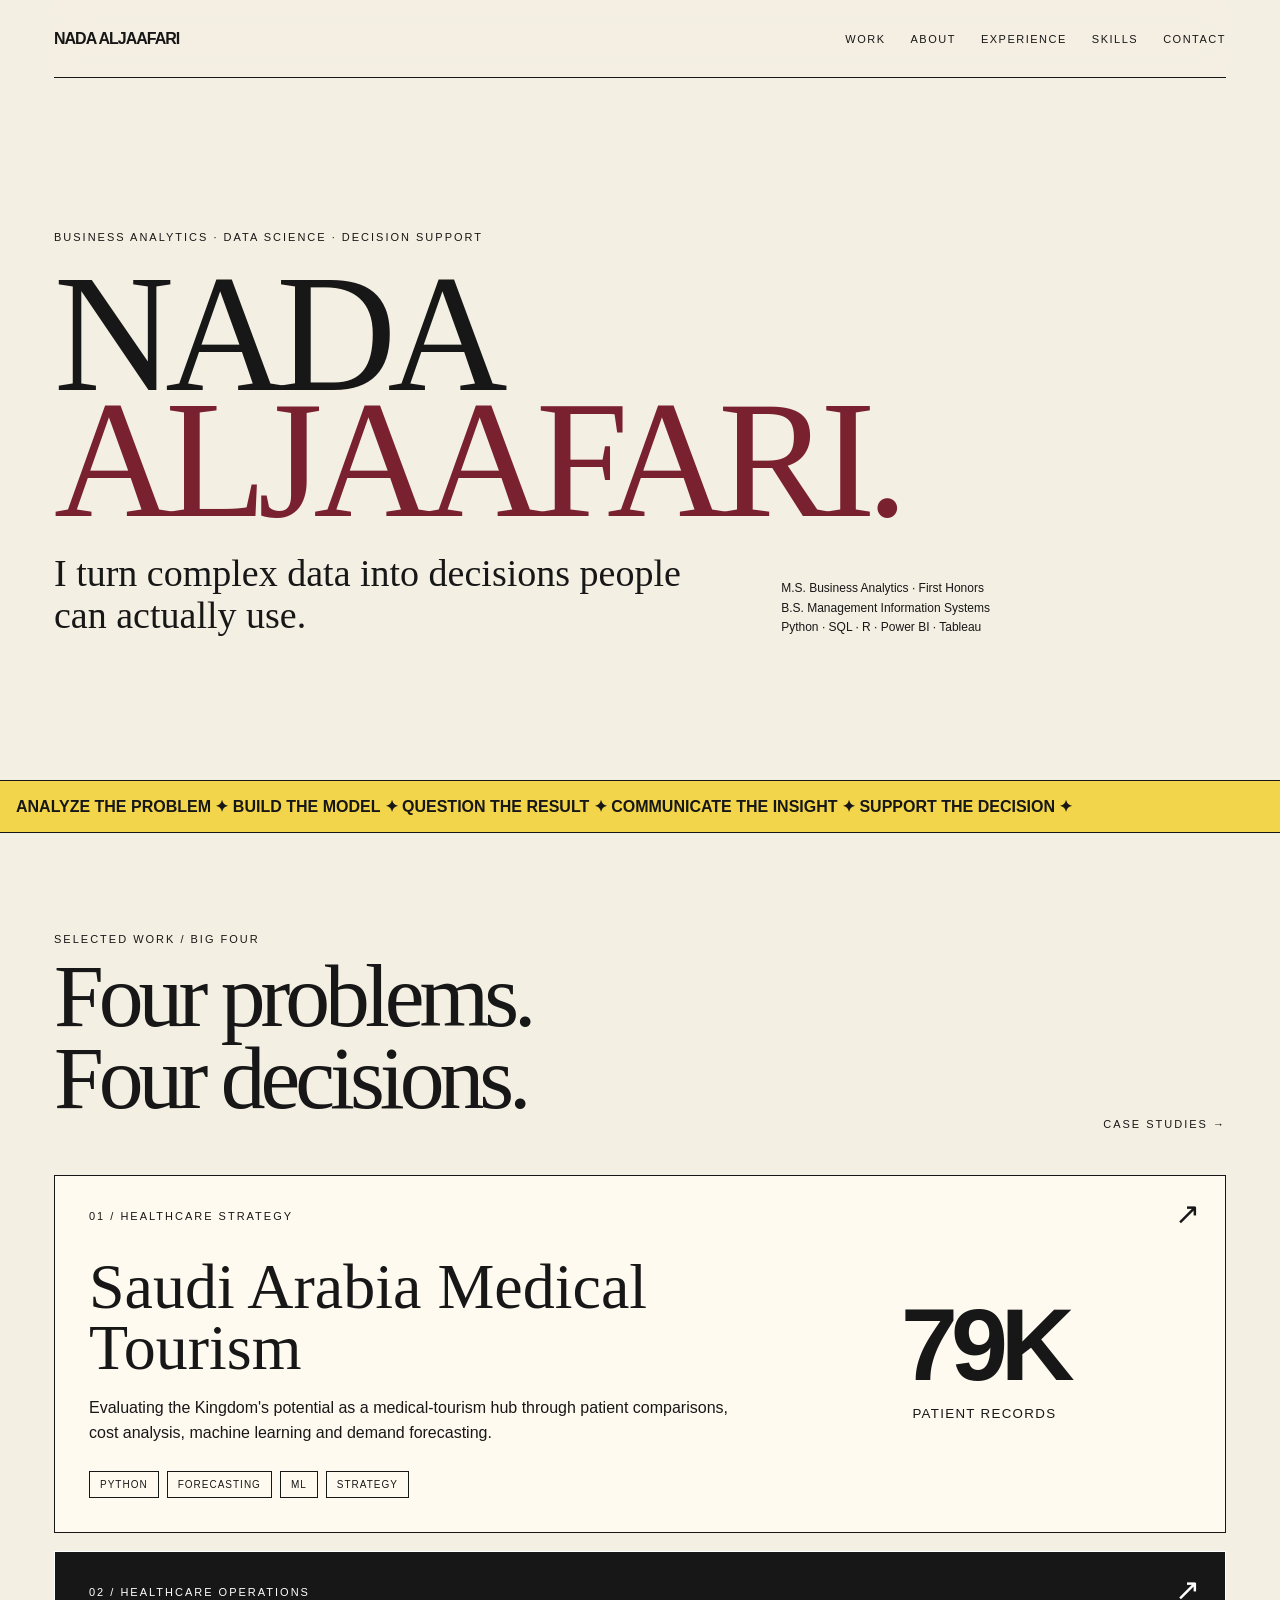
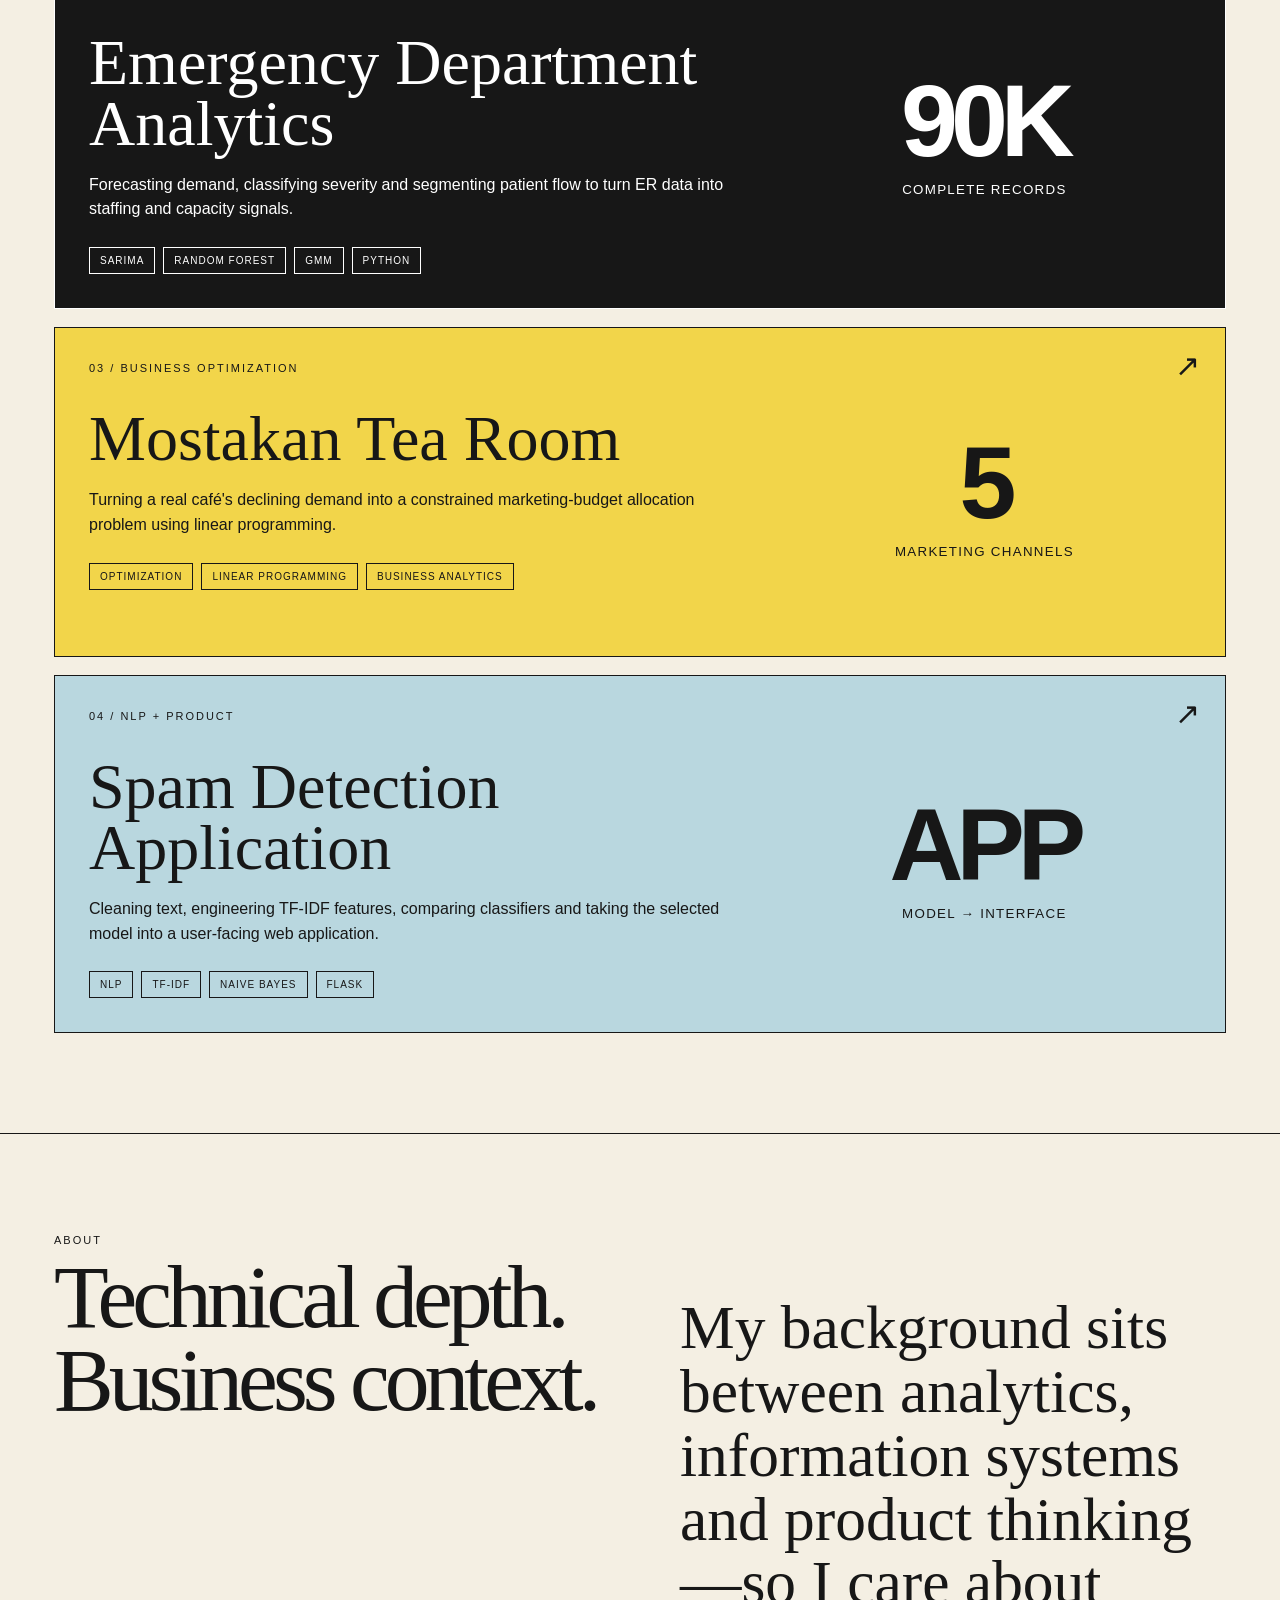
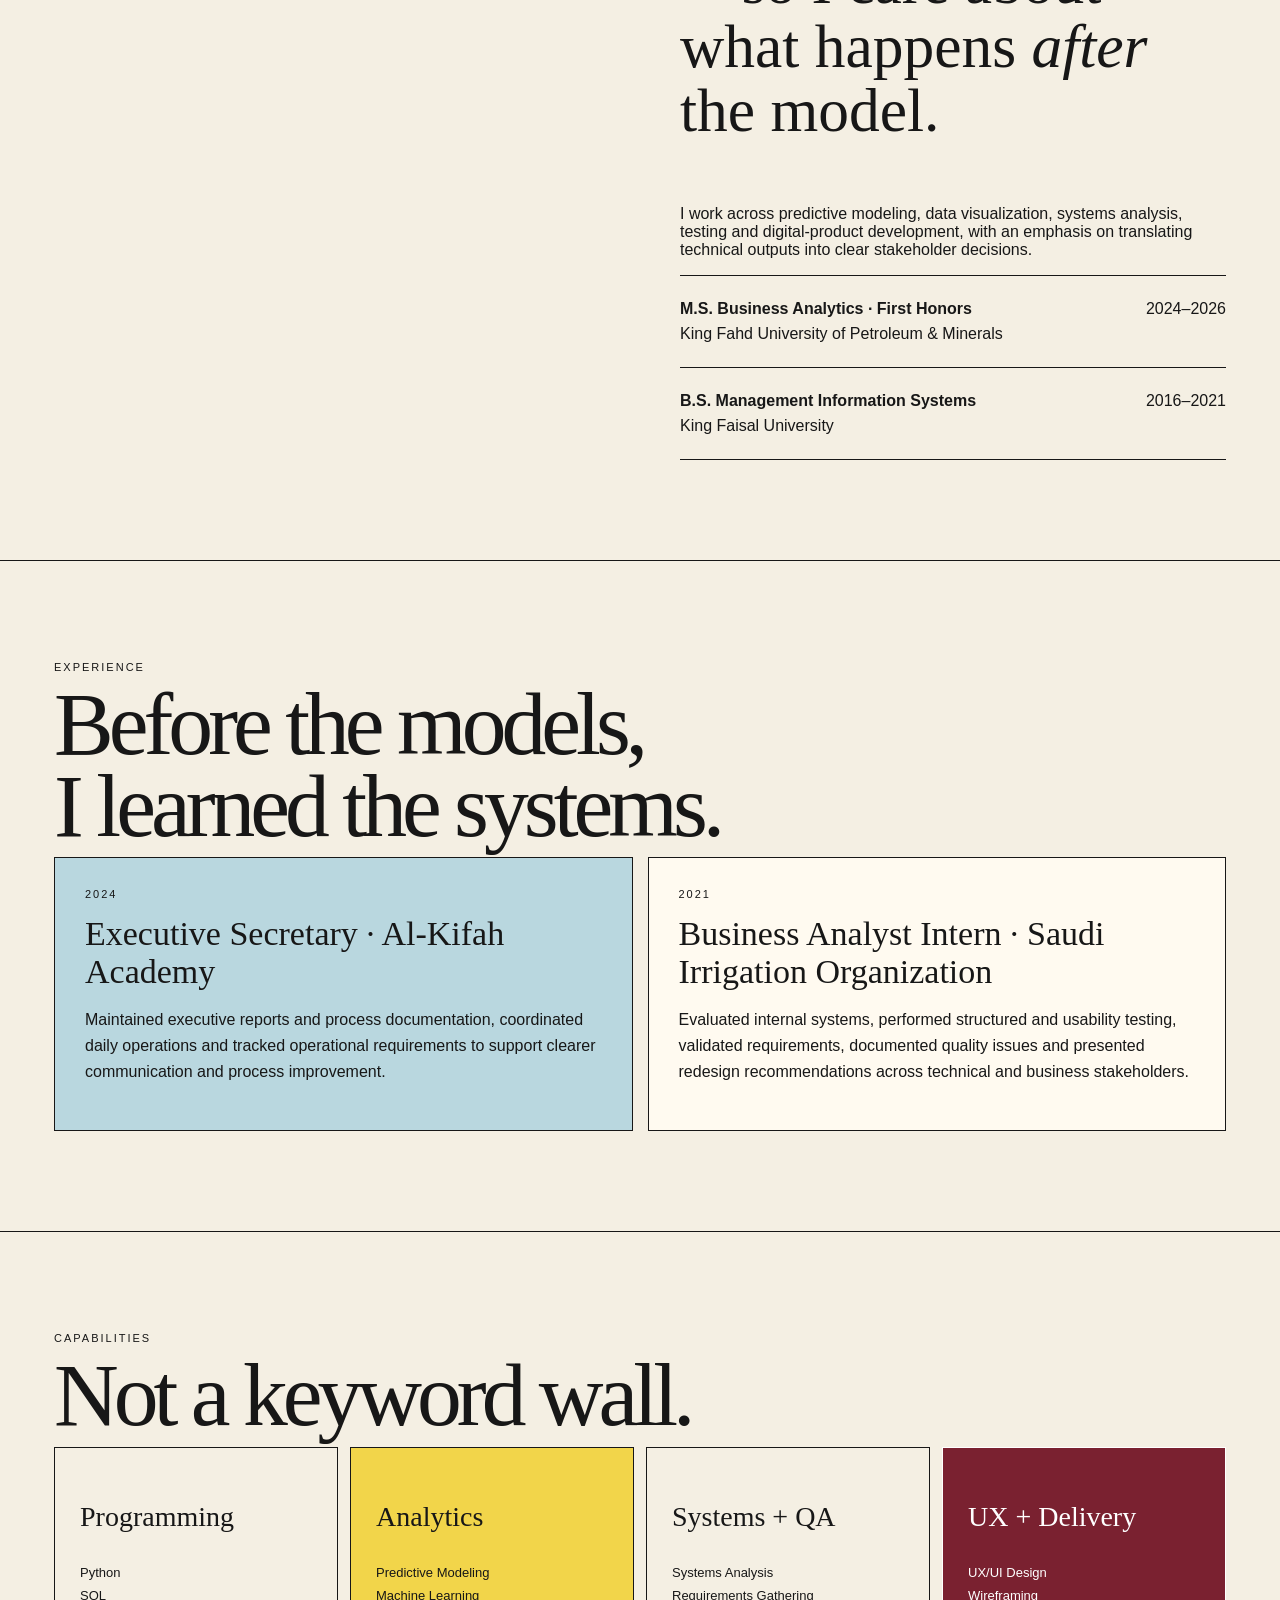
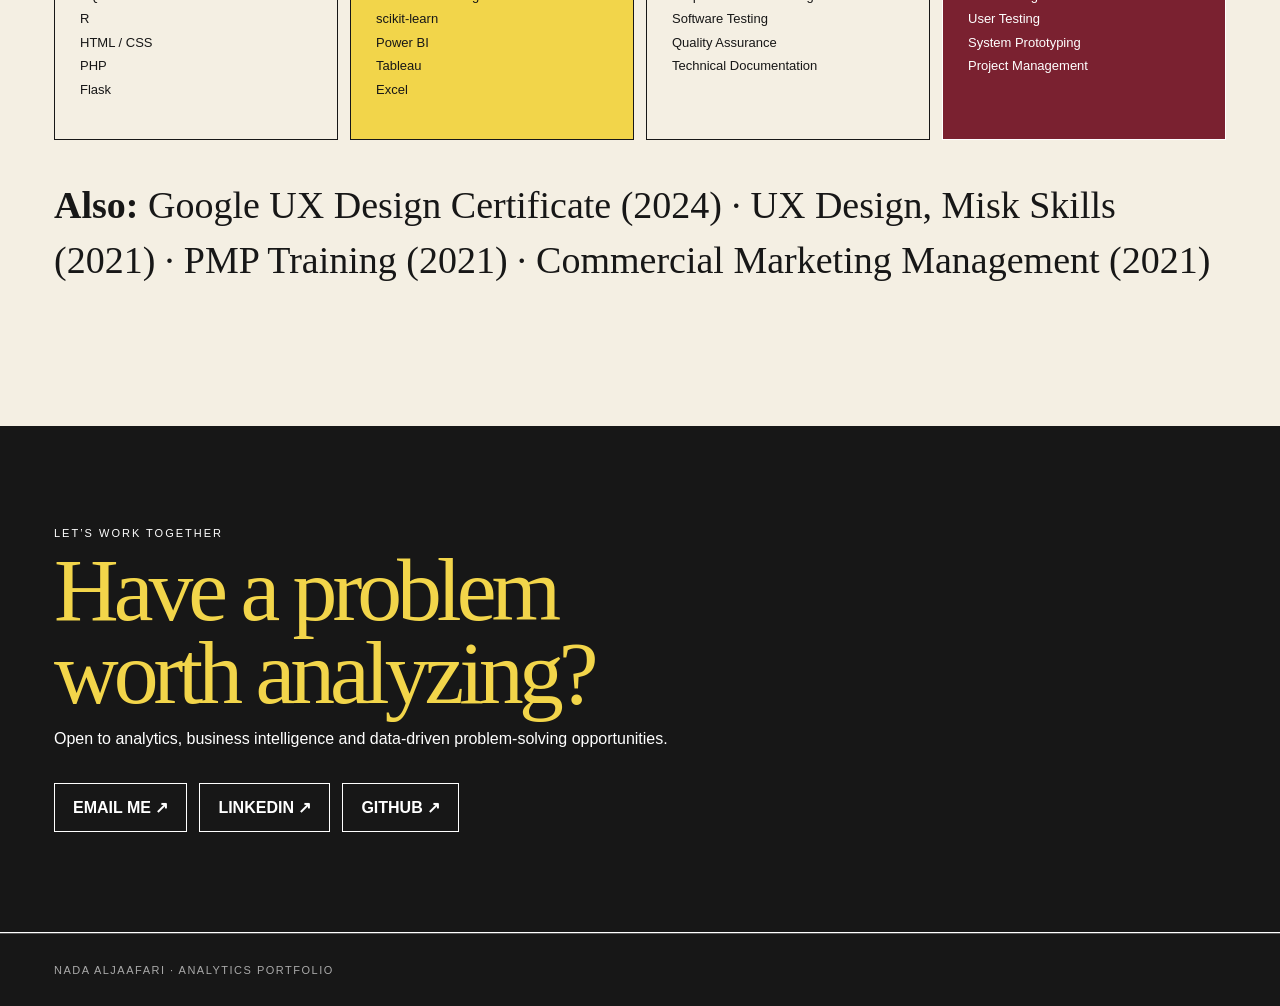
==== index.html @ ccdcbb14 "Launch Nada Analytics Portfolio" ====
<!doctype html>
<html lang="en">
<head>
<meta charset="utf-8"><meta name="viewport" content="width=device-width,initial-scale=1">
<title>Nada Aljaafari — Analytics Portfolio</title>
<meta name="description" content="Nada Aljaafari — Business Analytics, Data Science and Decision Support portfolio.">
<style>
:root{--cream:#f4efe3;--ink:#171717;--yellow:#f2d54a;--burg:#7a2130;--blue:#b9d7df;--white:#fffaf0}
*{box-sizing:border-box}html{scroll-behavior:smooth}body{margin:0;background:var(--cream);color:var(--ink);font-family:Arial,Helvetica,sans-serif}a{color:inherit;text-decoration:none}
.wrap{max-width:1240px;margin:auto;padding:0 34px}nav{height:78px;border-bottom:1px solid;display:flex;align-items:center;justify-content:space-between;position:sticky;top:0;background:rgba(244,239,227,.94);backdrop-filter:blur(12px);z-index:20}
.logo{font-weight:900;letter-spacing:-1px}.navlinks{display:flex;gap:25px;font-size:11px;text-transform:uppercase;letter-spacing:1.5px}
.hero{padding:75px 0 65px;min-height:78vh;display:flex;flex-direction:column;justify-content:center}.eyebrow{font-size:11px;text-transform:uppercase;letter-spacing:2px}
h1{font-family:Georgia,serif;font-weight:400;font-size:clamp(75px,13vw,180px);line-height:.76;letter-spacing:-9px;margin:28px 0}.accent{color:var(--burg)}
.intro{display:grid;grid-template-columns:1.5fr 1fr;gap:60px;align-items:end}.intro p{font-family:Georgia,serif;font-size:clamp(23px,3vw,38px);line-height:1.12;margin:0}.mini{font-size:12px;line-height:1.6}
.ticker{background:var(--yellow);border-top:1px solid;border-bottom:1px solid;padding:16px;overflow:hidden;white-space:nowrap;font-weight:800}
section{padding:100px 0;border-bottom:1px solid}.sectiontop{display:flex;justify-content:space-between;align-items:end;margin-bottom:45px}.label{font-size:11px;text-transform:uppercase;letter-spacing:2px}
h2{font-family:Georgia,serif;font-weight:400;font-size:clamp(48px,7vw,92px);letter-spacing:-5px;line-height:.92;margin:10px 0}
.projects{display:grid;gap:18px}.project{border:1px solid;padding:34px;min-height:330px;display:grid;grid-template-columns:1.25fr .75fr;position:relative;transition:.2s}.project:hover{transform:translateY(-5px);box-shadow:9px 9px 0 var(--ink)}
.project:nth-child(1){background:var(--white)}.project:nth-child(2){background:var(--ink);color:white}.project:nth-child(3){background:var(--yellow)}.project:nth-child(4){background:var(--blue)}
.num{font-size:11px;letter-spacing:2px}.project h3{font-family:Georgia,serif;font-size:clamp(38px,5vw,67px);font-weight:400;line-height:.95;margin:35px 0 18px}.project p{max-width:650px;line-height:1.55}.tags{display:flex;gap:8px;flex-wrap:wrap;margin-top:25px}.tag{border:1px solid;padding:7px 10px;font-size:10px;text-transform:uppercase;letter-spacing:1px}
.metric{align-self:center;justify-self:center;text-align:center}.metric b{font-size:clamp(60px,8vw,110px);letter-spacing:-7px;display:block}.metric small{text-transform:uppercase;letter-spacing:1.3px}.arrow{position:absolute;right:25px;top:20px;font-size:30px}
.aboutgrid{display:grid;grid-template-columns:1fr 1fr;gap:80px}.statement{font-family:Georgia,serif;font-size:clamp(34px,4.8vw,62px);line-height:1.04}.edu{border-top:1px solid}.row{padding:24px 0;border-bottom:1px solid;display:grid;grid-template-columns:1fr auto;gap:20px}.row b{display:block;margin-bottom:7px}
.experience{display:grid;grid-template-columns:1fr 1fr;gap:15px}.job{border:1px solid;padding:30px;min-height:260px}.job:first-child{background:var(--blue)}.job:last-child{background:var(--white)}.job h3{font-family:Georgia,serif;font-size:34px;font-weight:400;margin:15px 0}.job p{line-height:1.6}
.skills{display:grid;grid-template-columns:repeat(4,1fr);gap:12px}.skill{border:1px solid;padding:25px;min-height:220px}.skill:nth-child(2){background:var(--yellow)}.skill:nth-child(4){background:var(--burg);color:white}.skill h3{font-family:Georgia,serif;font-size:28px;font-weight:400}.skill p{line-height:1.8;font-size:13px}
.certline{font-family:Georgia,serif;font-size:clamp(25px,3vw,38px);line-height:1.45}
.contact{background:var(--ink);color:white;padding:100px 0}.contact h2{color:var(--yellow)}.buttons{display:flex;gap:12px;flex-wrap:wrap;margin-top:35px}.btn{border:1px solid white;padding:14px 18px;font-weight:800}.btn:hover{background:white;color:var(--ink)}
footer{background:var(--ink);color:#aaa;padding:30px 0;border-top:1px solid #555;font-size:11px;text-transform:uppercase;letter-spacing:1.5px}
@media(max-width:800px){.navlinks{display:none}.intro,.project,.aboutgrid,.experience,.skills{grid-template-columns:1fr}.metric{justify-self:start;text-align:left}.project{min-height:430px}h1{letter-spacing:-5px}}
</style>
</head>
<body>
<div class="wrap">
<nav><a class="logo" href="#">NADA ALJAAFARI</a><div class="navlinks"><a href="#work">Work</a><a href="#about">About</a><a href="#experience">Experience</a><a href="#skills">Skills</a><a href="#contact">Contact</a></div></nav>
<header class="hero">
<div class="eyebrow">Business Analytics · Data Science · Decision Support</div>
<h1>NADA<br><span class="accent">ALJAAFARI.</span></h1>
<div class="intro"><p>I turn complex data into decisions people can actually use.</p><div class="mini">M.S. Business Analytics · First Honors<br>B.S. Management Information Systems<br>Python · SQL · R · Power BI · Tableau</div></div>
</header>
</div>
<div class="ticker">ANALYZE THE PROBLEM ✦ BUILD THE MODEL ✦ QUESTION THE RESULT ✦ COMMUNICATE THE INSIGHT ✦ SUPPORT THE DECISION ✦</div>

<main>
<section id="work"><div class="wrap"><div class="sectiontop"><div><div class="label">Selected Work / Big Four</div><h2>Four problems.<br>Four decisions.</h2></div><div class="label">Case studies →</div></div>
<div class="projects">
<a class="project" href="medical-tourism.html"><span class="arrow">↗</span><div><div class="num">01 / HEALTHCARE STRATEGY</div><h3>Saudi Arabia Medical Tourism</h3><p>Evaluating the Kingdom's potential as a medical-tourism hub through patient comparisons, cost analysis, machine learning and demand forecasting.</p><div class="tags"><span class="tag">Python</span><span class="tag">Forecasting</span><span class="tag">ML</span><span class="tag">Strategy</span></div></div><div class="metric"><b>79K</b><small>patient records</small></div></a>
<a class="project" href="emergency-department.html"><span class="arrow">↗</span><div><div class="num">02 / HEALTHCARE OPERATIONS</div><h3>Emergency Department Analytics</h3><p>Forecasting demand, classifying severity and segmenting patient flow to turn ER data into staffing and capacity signals.</p><div class="tags"><span class="tag">SARIMA</span><span class="tag">Random Forest</span><span class="tag">GMM</span><span class="tag">Python</span></div></div><div class="metric"><b>90K</b><small>complete records</small></div></a>
<a class="project" href="mostakan.html"><span class="arrow">↗</span><div><div class="num">03 / BUSINESS OPTIMIZATION</div><h3>Mostakan Tea Room</h3><p>Turning a real café's declining demand into a constrained marketing-budget allocation problem using linear programming.</p><div class="tags"><span class="tag">Optimization</span><span class="tag">Linear Programming</span><span class="tag">Business Analytics</span></div></div><div class="metric"><b>5</b><small>marketing channels</small></div></a>
<a class="project" href="spam-detector.html"><span class="arrow">↗</span><div><div class="num">04 / NLP + PRODUCT</div><h3>Spam Detection Application</h3><p>Cleaning text, engineering TF-IDF features, comparing classifiers and taking the selected model into a user-facing web application.</p><div class="tags"><span class="tag">NLP</span><span class="tag">TF-IDF</span><span class="tag">Naive Bayes</span><span class="tag">Flask</span></div></div><div class="metric"><b>APP</b><small>model → interface</small></div></a>
</div></div></section>

<section id="about"><div class="wrap aboutgrid"><div><div class="label">About</div><h2>Technical depth.<br>Business context.</h2></div><div><p class="statement">My background sits between analytics, information systems and product thinking—so I care about what happens <i>after</i> the model.</p><p>I work across predictive modeling, data visualization, systems analysis, testing and digital-product development, with an emphasis on translating technical outputs into clear stakeholder decisions.</p>
<div class="edu"><div class="row"><div><b>M.S. Business Analytics · First Honors</b>King Fahd University of Petroleum & Minerals</div><span>2024–2026</span></div><div class="row"><div><b>B.S. Management Information Systems</b>King Faisal University</div><span>2016–2021</span></div></div></div></div></section>

<section id="experience"><div class="wrap"><div class="label">Experience</div><h2>Before the models,<br>I learned the systems.</h2><div class="experience">
<div class="job"><div class="label">2024</div><h3>Executive Secretary · Al-Kifah Academy</h3><p>Maintained executive reports and process documentation, coordinated daily operations and tracked operational requirements to support clearer communication and process improvement.</p></div>
<div class="job"><div class="label">2021</div><h3>Business Analyst Intern · Saudi Irrigation Organization</h3><p>Evaluated internal systems, performed structured and usability testing, validated requirements, documented quality issues and presented redesign recommendations across technical and business stakeholders.</p></div>
</div></div></section>

<section id="skills"><div class="wrap"><div class="label">Capabilities</div><h2>Not a keyword wall.</h2><div class="skills">
<div class="skill"><h3>Programming</h3><p>Python<br>SQL<br>R<br>HTML / CSS<br>PHP<br>Flask</p></div>
<div class="skill"><h3>Analytics</h3><p>Predictive Modeling<br>Machine Learning<br>scikit-learn<br>Power BI<br>Tableau<br>Excel</p></div>
<div class="skill"><h3>Systems + QA</h3><p>Systems Analysis<br>Requirements Gathering<br>Software Testing<br>Quality Assurance<br>Technical Documentation</p></div>
<div class="skill"><h3>UX + Delivery</h3><p>UX/UI Design<br>Wireframing<br>User Testing<br>System Prototyping<br>Project Management</p></div>
</div>
<p class="certline"><b>Also:</b> Google UX Design Certificate (2024) · UX Design, Misk Skills (2021) · PMP Training (2021) · Commercial Marketing Management (2021)</p>
</div></section>
</main>

<section class="contact" id="contact"><div class="wrap"><div class="label">Let’s work together</div><h2>Have a problem<br>worth analyzing?</h2><p>Open to analytics, business intelligence and data-driven problem-solving opportunities.</p><div class="buttons"><a class="btn" href="mailto:nadaljaafari@gmail.com">EMAIL ME ↗</a><a class="btn" href="https://www.linkedin.com/in/nadaaljaafari" target="_blank">LINKEDIN ↗</a><a class="btn" href="https://github.com/NadaMIS" target="_blank">GITHUB ↗</a></div></div></section>
<footer><div class="wrap">Nada Aljaafari · Analytics Portfolio</div></footer>
</body></html>
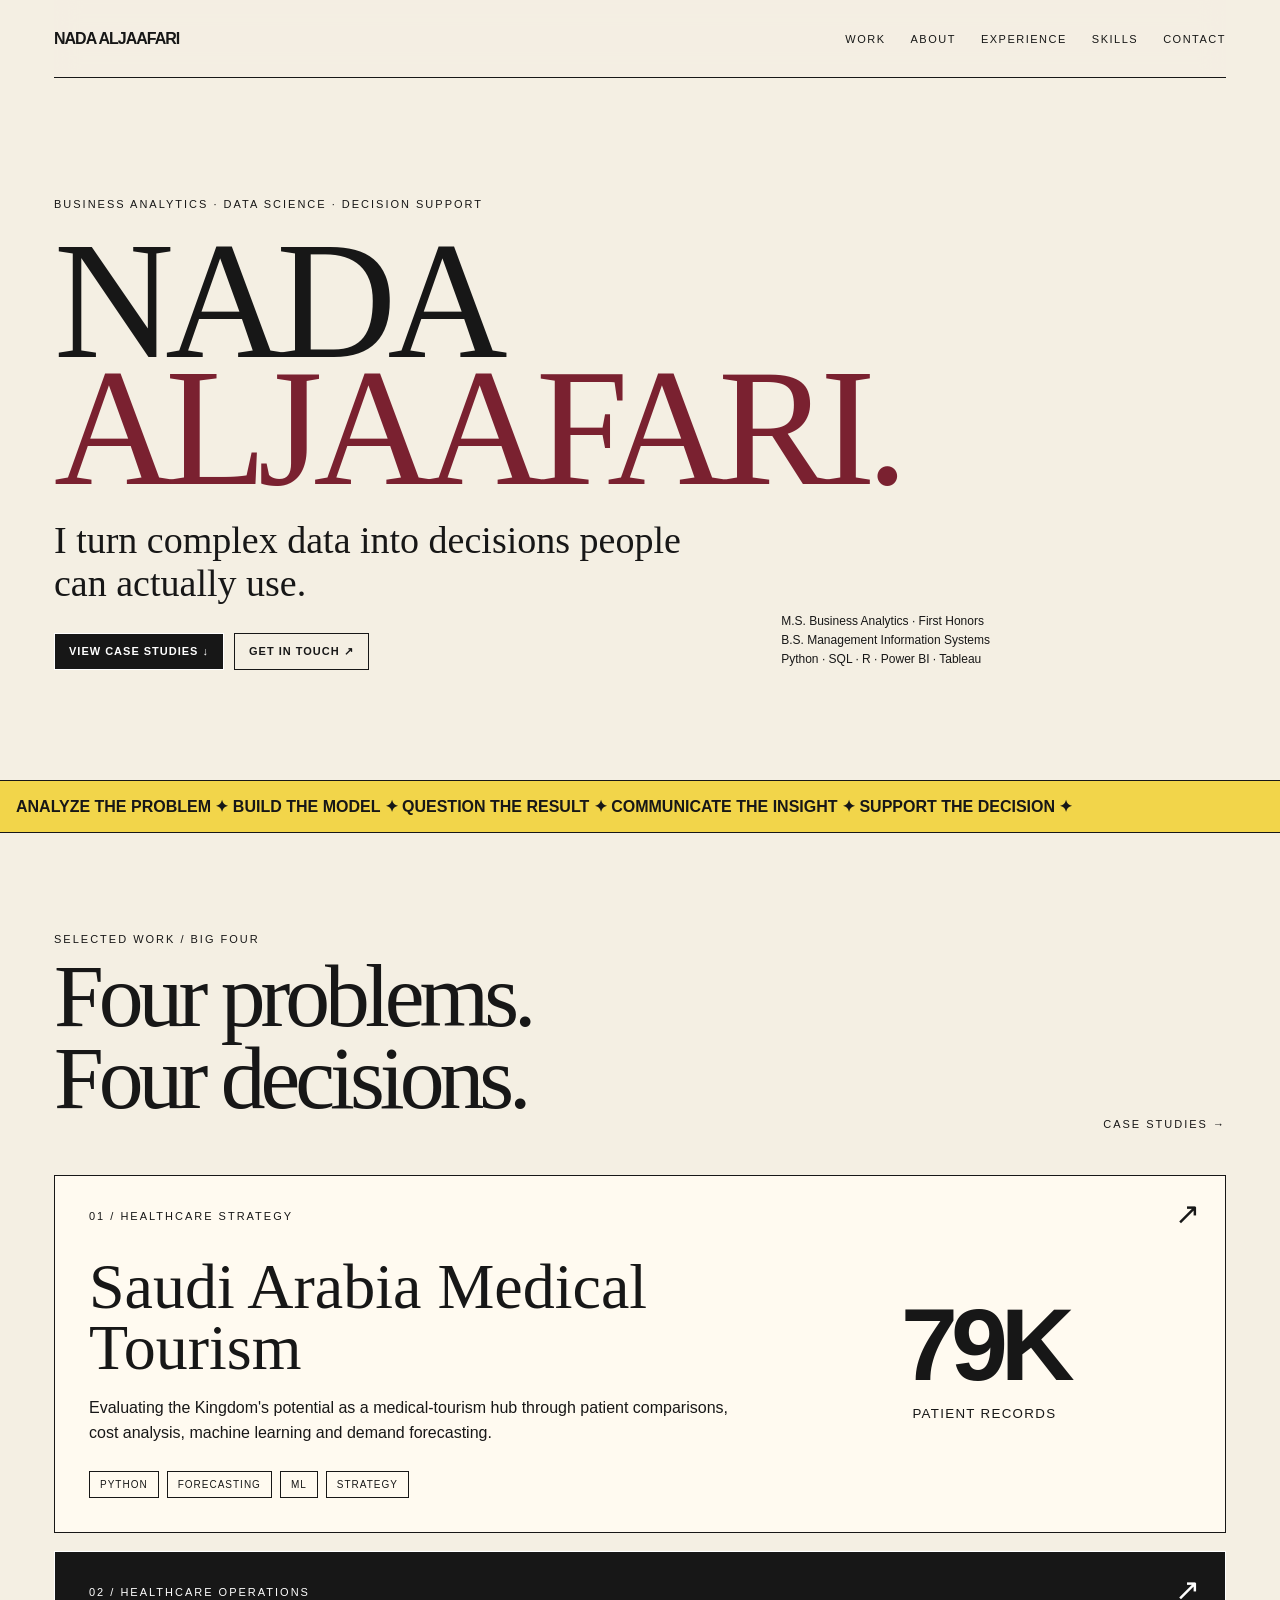
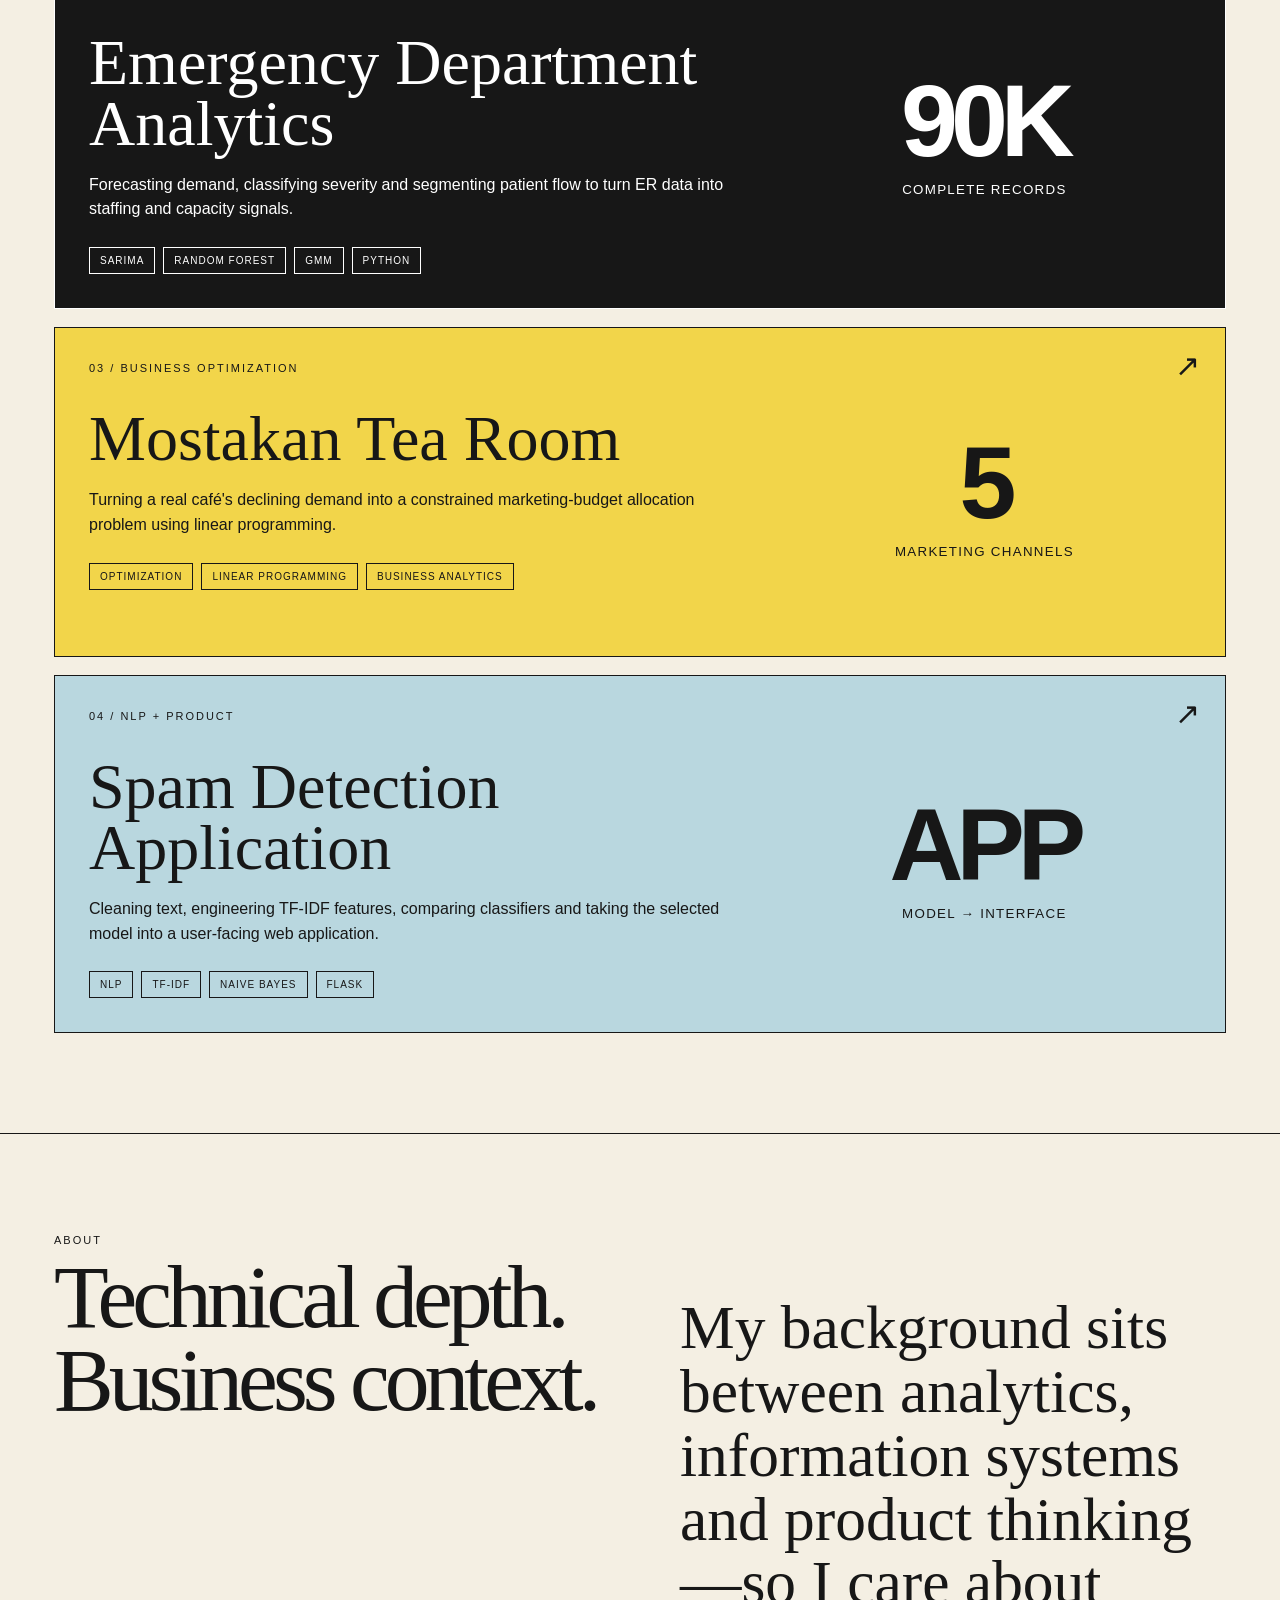
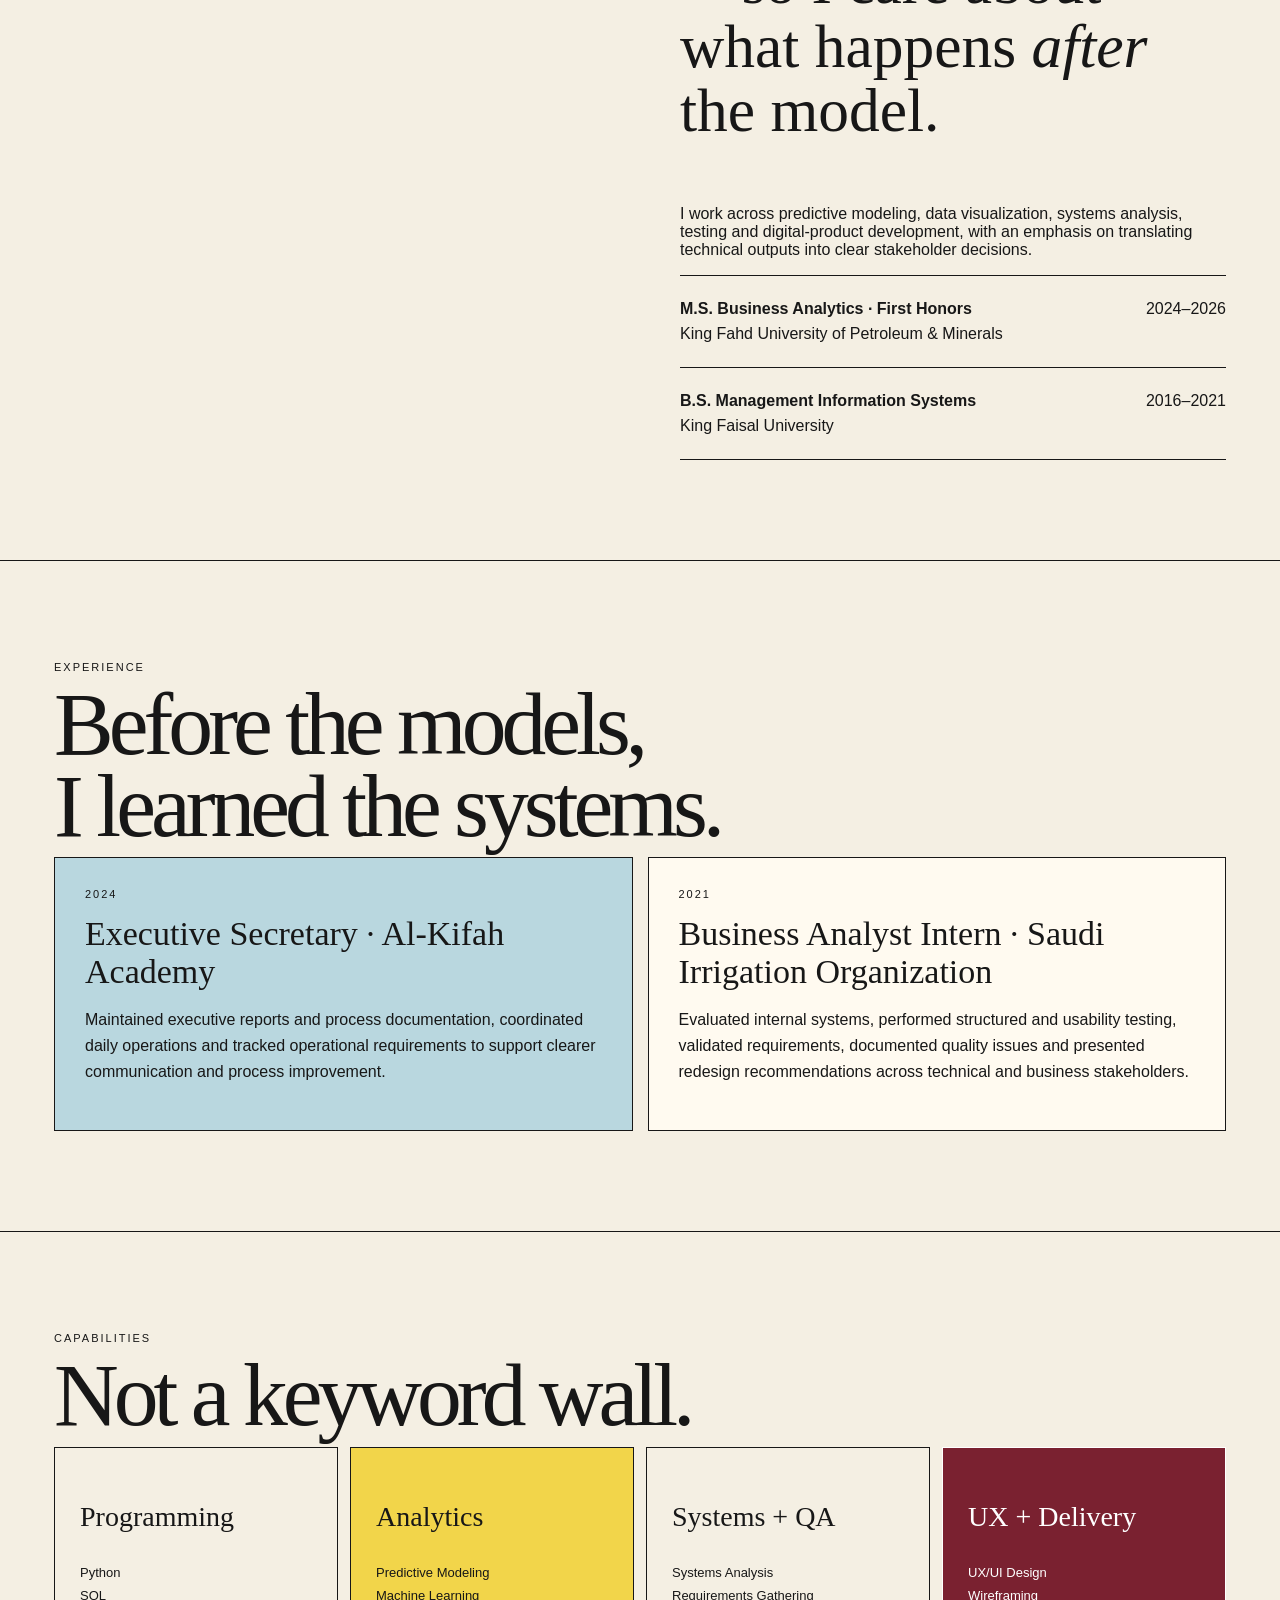
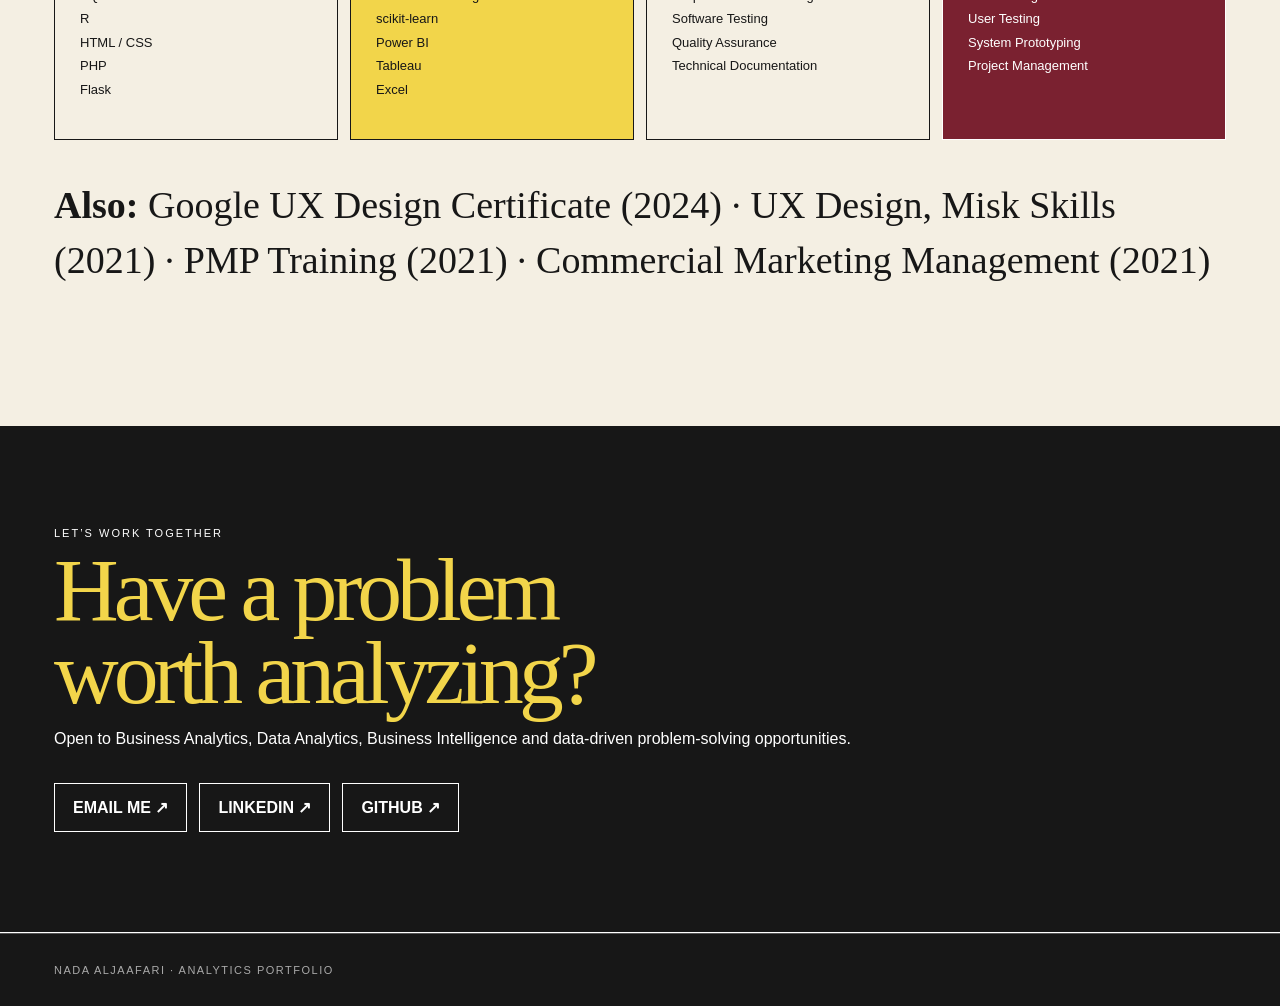
==== commit aefeb66d: "Add files via upload" ====
--- a/index.html
+++ b/index.html
@@ -3,7 +3,12 @@
 <head>
 <meta charset="utf-8"><meta name="viewport" content="width=device-width,initial-scale=1">
 <title>Nada Aljaafari — Analytics Portfolio</title>
-<meta name="description" content="Nada Aljaafari — Business Analytics, Data Science and Decision Support portfolio.">
+<meta name="description" content="Nada Aljaafari — Business Analytics and Data Science portfolio focused on healthcare analytics, forecasting, optimization, NLP and decision support.">
+<meta name="theme-color" content="#f4efe3">
+<meta property="og:title" content="Nada Aljaafari — Analytics Portfolio">
+<meta property="og:description" content="Business Analytics · Data Science · Decision Support. Selected case studies in healthcare strategy, operations, optimization and NLP.">
+<meta property="og:type" content="website">
+<meta property="og:url" content="https://nadamis.github.io/nada-portfolio/">
 <style>
 :root{--cream:#f4efe3;--ink:#171717;--yellow:#f2d54a;--burg:#7a2130;--blue:#b9d7df;--white:#fffaf0}
 *{box-sizing:border-box}html{scroll-behavior:smooth}body{margin:0;background:var(--cream);color:var(--ink);font-family:Arial,Helvetica,sans-serif}a{color:inherit;text-decoration:none}
@@ -23,7 +28,7 @@
 .experience{display:grid;grid-template-columns:1fr 1fr;gap:15px}.job{border:1px solid;padding:30px;min-height:260px}.job:first-child{background:var(--blue)}.job:last-child{background:var(--white)}.job h3{font-family:Georgia,serif;font-size:34px;font-weight:400;margin:15px 0}.job p{line-height:1.6}
 .skills{display:grid;grid-template-columns:repeat(4,1fr);gap:12px}.skill{border:1px solid;padding:25px;min-height:220px}.skill:nth-child(2){background:var(--yellow)}.skill:nth-child(4){background:var(--burg);color:white}.skill h3{font-family:Georgia,serif;font-size:28px;font-weight:400}.skill p{line-height:1.8;font-size:13px}
 .certline{font-family:Georgia,serif;font-size:clamp(25px,3vw,38px);line-height:1.45}
-.contact{background:var(--ink);color:white;padding:100px 0}.contact h2{color:var(--yellow)}.buttons{display:flex;gap:12px;flex-wrap:wrap;margin-top:35px}.btn{border:1px solid white;padding:14px 18px;font-weight:800}.btn:hover{background:white;color:var(--ink)}
+.contact{background:var(--ink);color:white;padding:100px 0}.contact h2{color:var(--yellow)}.buttons{display:flex;gap:12px;flex-wrap:wrap;margin-top:35px}.btn{border:1px solid white;padding:14px 18px;font-weight:800}.btn:hover{background:white;color:var(--ink)}.herocta{display:flex;gap:10px;flex-wrap:wrap;margin-top:28px}.herocta a{border:1px solid;padding:11px 14px;font-size:11px;font-weight:800;text-transform:uppercase;letter-spacing:1px}.herocta a:first-child{background:var(--ink);color:white}.herocta a:hover{transform:translateY(-2px)}
 footer{background:var(--ink);color:#aaa;padding:30px 0;border-top:1px solid #555;font-size:11px;text-transform:uppercase;letter-spacing:1.5px}
 @media(max-width:800px){.navlinks{display:none}.intro,.project,.aboutgrid,.experience,.skills{grid-template-columns:1fr}.metric{justify-self:start;text-align:left}.project{min-height:430px}h1{letter-spacing:-5px}}
 </style>
@@ -34,7 +39,7 @@
 <header class="hero">
 <div class="eyebrow">Business Analytics · Data Science · Decision Support</div>
 <h1>NADA<br><span class="accent">ALJAAFARI.</span></h1>
-<div class="intro"><p>I turn complex data into decisions people can actually use.</p><div class="mini">M.S. Business Analytics · First Honors<br>B.S. Management Information Systems<br>Python · SQL · R · Power BI · Tableau</div></div>
+<div class="intro"><div><p>I turn complex data into decisions people can actually use.</p><div class="herocta"><a href="#work">VIEW CASE STUDIES ↓</a><a href="#contact">GET IN TOUCH ↗</a></div></div><div class="mini">M.S. Business Analytics · First Honors<br>B.S. Management Information Systems<br>Python · SQL · R · Power BI · Tableau</div></div>
 </header>
 </div>
 <div class="ticker">ANALYZE THE PROBLEM ✦ BUILD THE MODEL ✦ QUESTION THE RESULT ✦ COMMUNICATE THE INSIGHT ✦ SUPPORT THE DECISION ✦</div>
@@ -66,6 +71,6 @@
 </div></section>
 </main>
 
-<section class="contact" id="contact"><div class="wrap"><div class="label">Let’s work together</div><h2>Have a problem<br>worth analyzing?</h2><p>Open to analytics, business intelligence and data-driven problem-solving opportunities.</p><div class="buttons"><a class="btn" href="mailto:nadaljaafari@gmail.com">EMAIL ME ↗</a><a class="btn" href="https://www.linkedin.com/in/nadaaljaafari" target="_blank">LINKEDIN ↗</a><a class="btn" href="https://github.com/NadaMIS" target="_blank">GITHUB ↗</a></div></div></section>
+<section class="contact" id="contact"><div class="wrap"><div class="label">Let’s work together</div><h2>Have a problem<br>worth analyzing?</h2><p>Open to Business Analytics, Data Analytics, Business Intelligence and data-driven problem-solving opportunities.</p><div class="buttons"><a class="btn" href="mailto:nadaljaafari@gmail.com">EMAIL ME ↗</a><a class="btn" href="https://www.linkedin.com/in/nadaaljaafari" target="_blank">LINKEDIN ↗</a><a class="btn" href="https://github.com/NadaMIS" target="_blank">GITHUB ↗</a></div></div></section>
 <footer><div class="wrap">Nada Aljaafari · Analytics Portfolio</div></footer>
 </body></html>
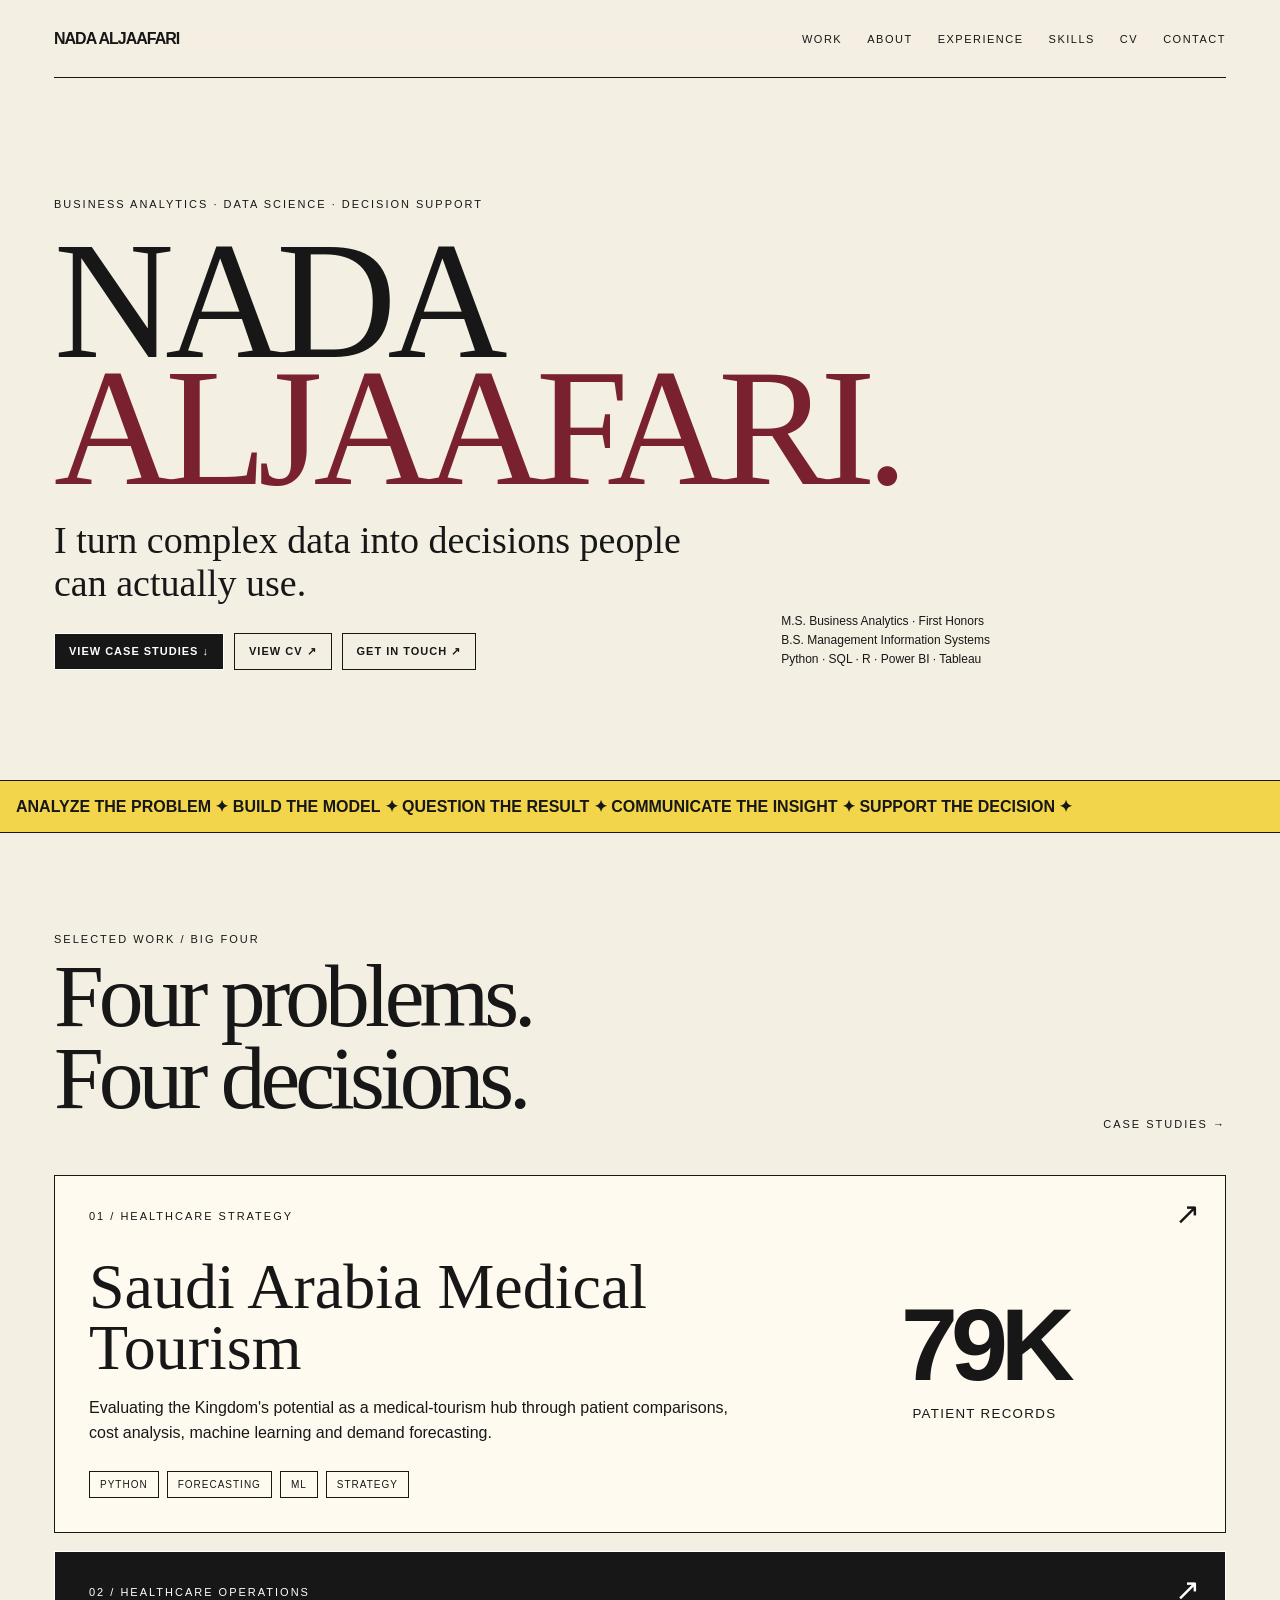
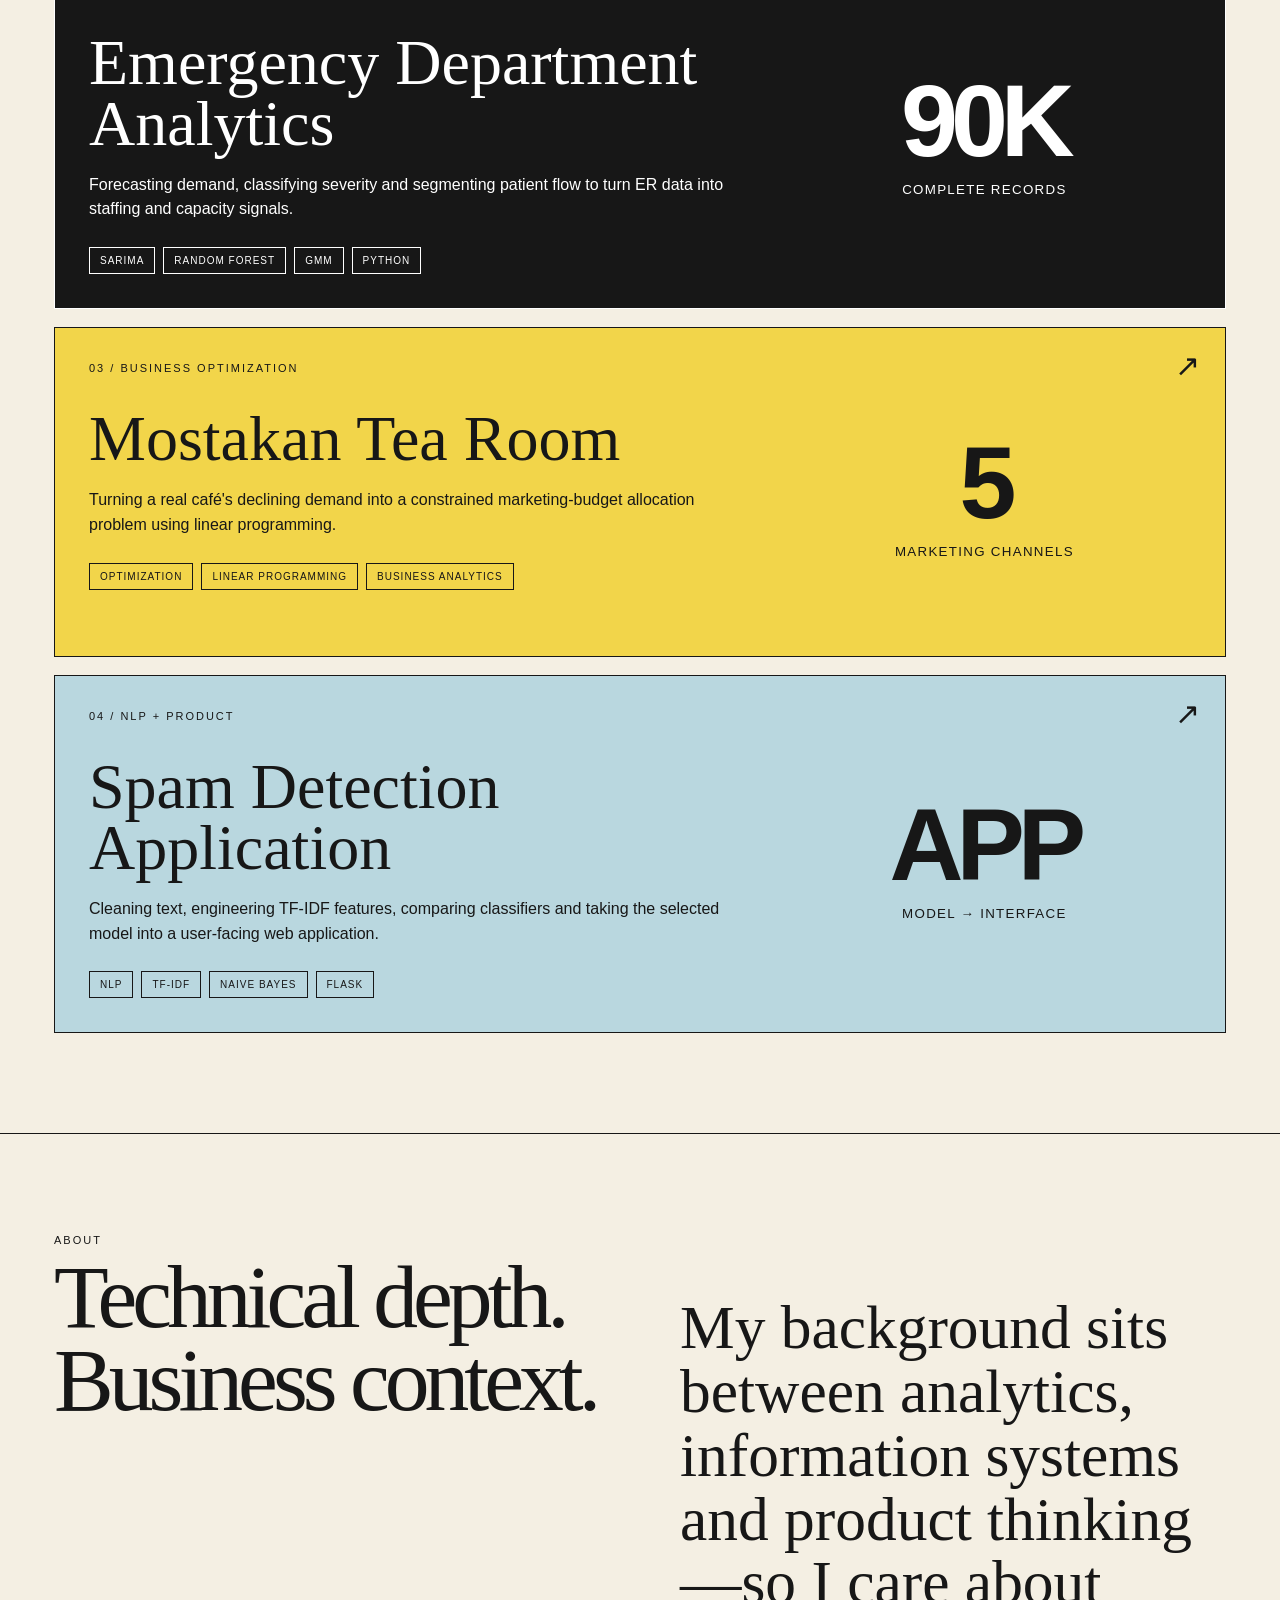
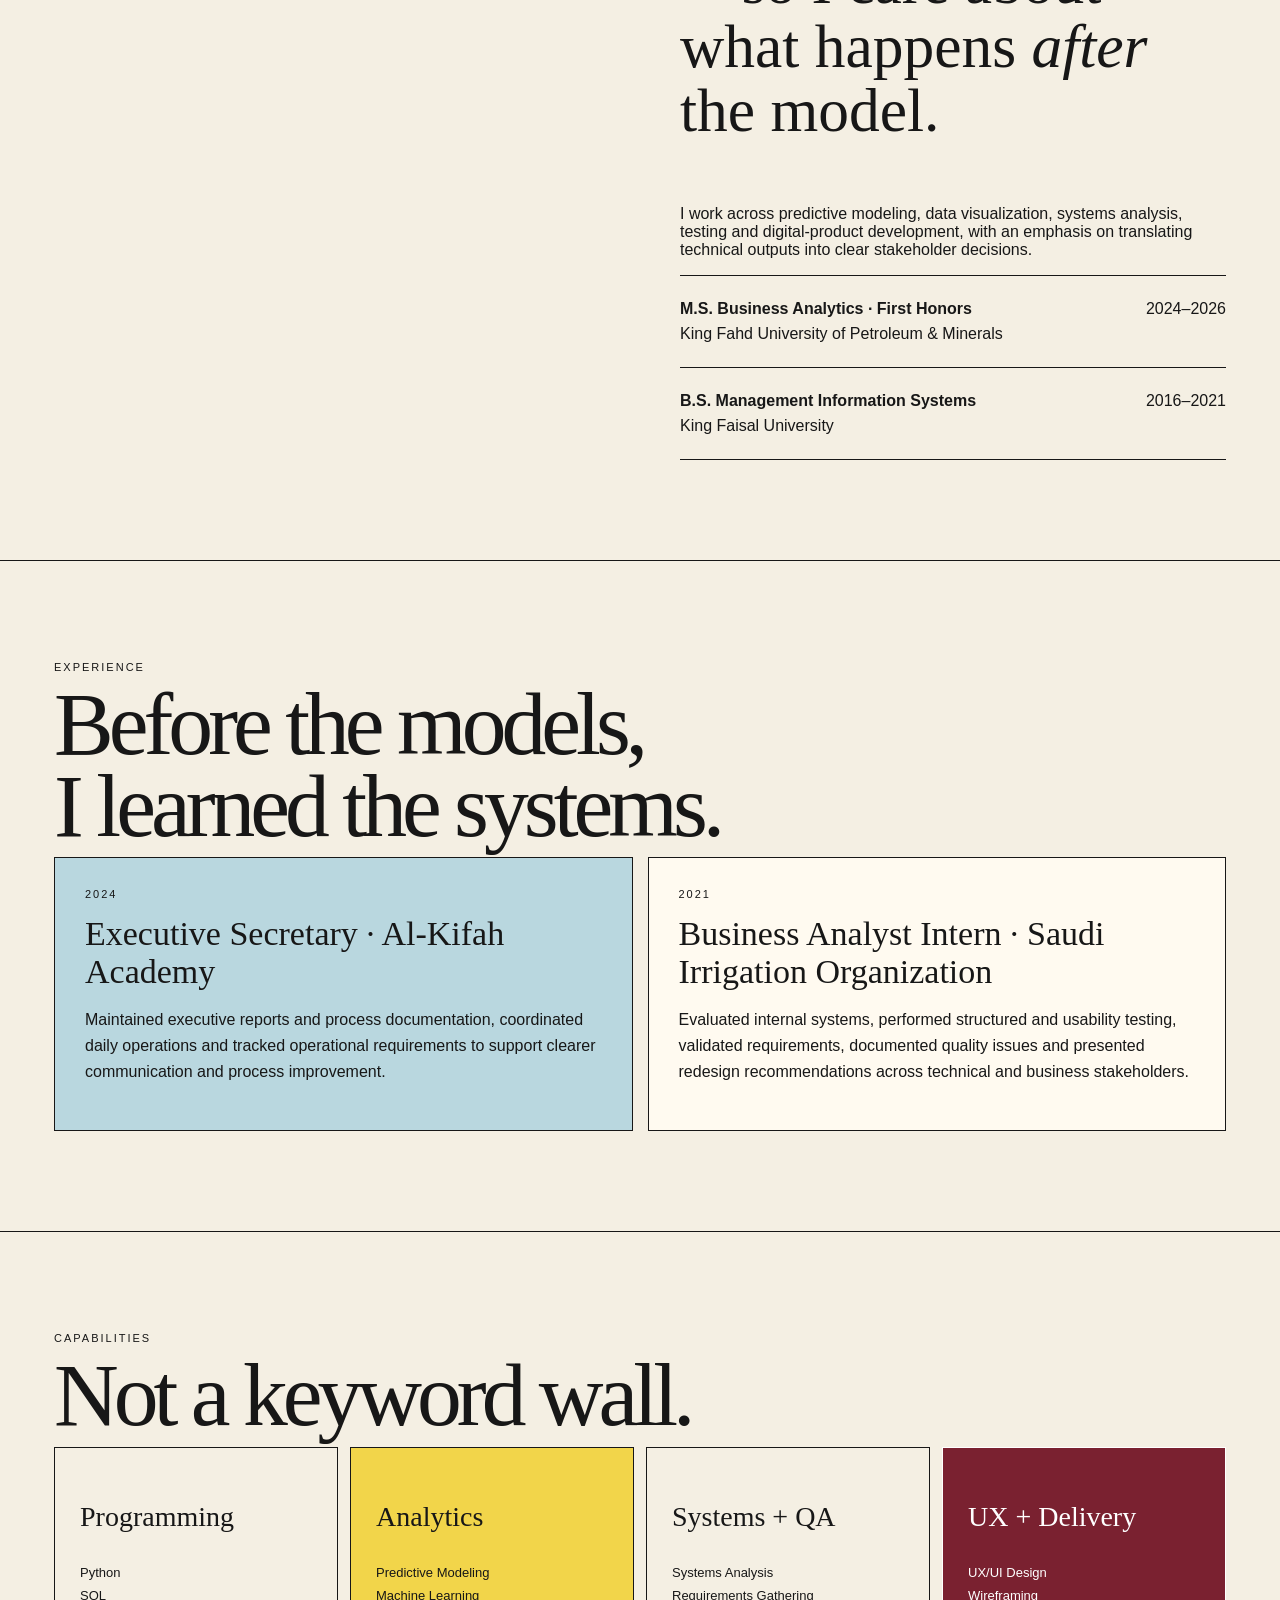
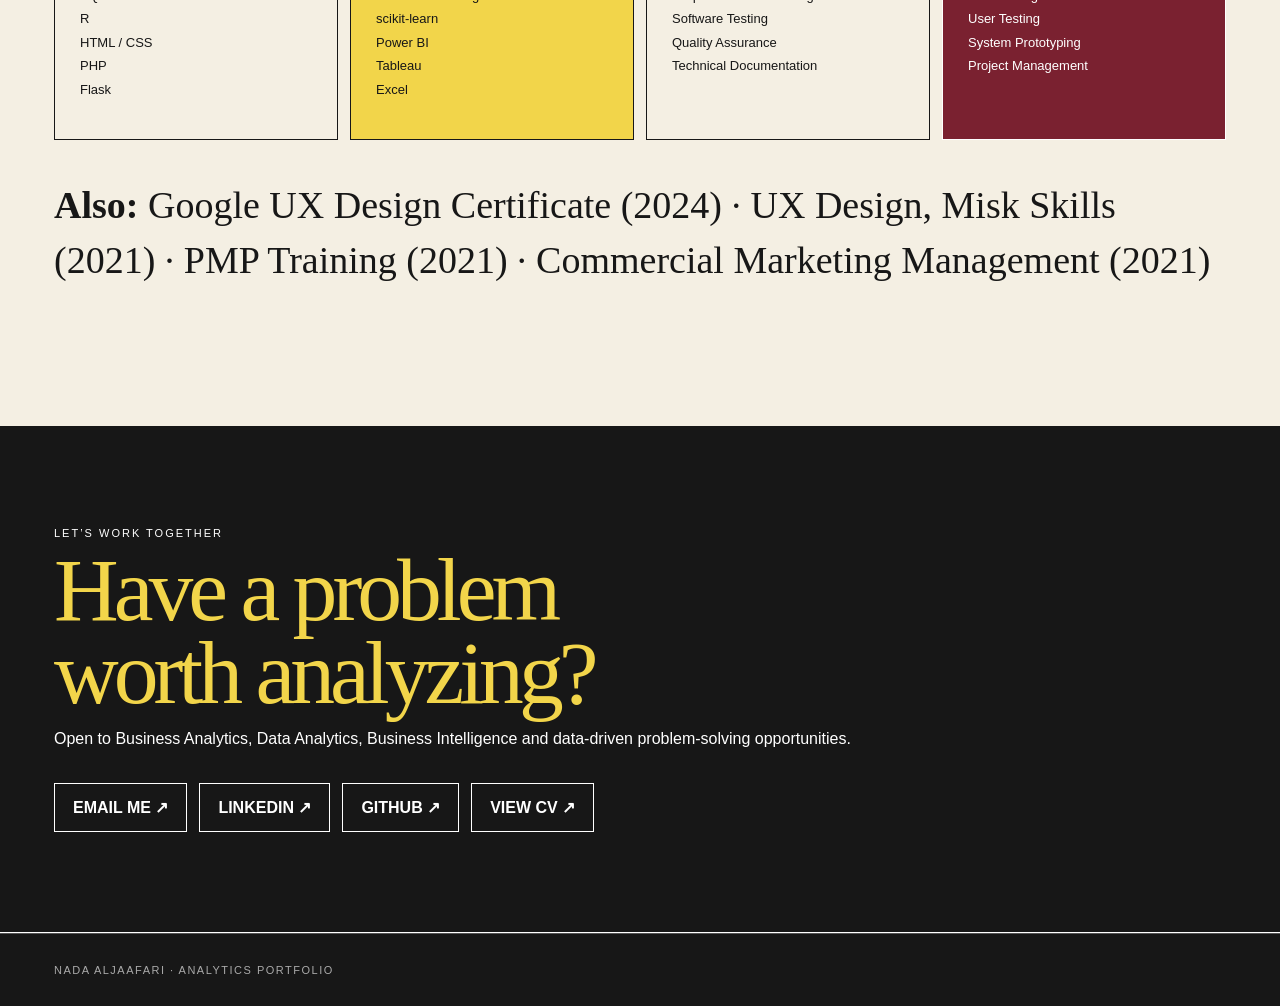
==== commit 80b1cdcc: "Last version" ====
--- a/index.html
+++ b/index.html
@@ -35,11 +35,11 @@
 </head>
 <body>
 <div class="wrap">
-<nav><a class="logo" href="#">NADA ALJAAFARI</a><div class="navlinks"><a href="#work">Work</a><a href="#about">About</a><a href="#experience">Experience</a><a href="#skills">Skills</a><a href="#contact">Contact</a></div></nav>
+<nav><a class="logo" href="#">NADA ALJAAFARI</a><div class="navlinks"><a href="#work">Work</a><a href="#about">About</a><a href="#experience">Experience</a><a href="#skills">Skills</a><a href="Nada_Aljaafari_CV.pdf" target="_blank">CV</a><a href="#contact">Contact</a></div></nav>
 <header class="hero">
 <div class="eyebrow">Business Analytics · Data Science · Decision Support</div>
 <h1>NADA<br><span class="accent">ALJAAFARI.</span></h1>
-<div class="intro"><div><p>I turn complex data into decisions people can actually use.</p><div class="herocta"><a href="#work">VIEW CASE STUDIES ↓</a><a href="#contact">GET IN TOUCH ↗</a></div></div><div class="mini">M.S. Business Analytics · First Honors<br>B.S. Management Information Systems<br>Python · SQL · R · Power BI · Tableau</div></div>
+<div class="intro"><div><p>I turn complex data into decisions people can actually use.</p><div class="herocta"><a href="#work">VIEW CASE STUDIES ↓</a><a href="Nada_Aljaafari_CV.pdf" target="_blank">VIEW CV ↗</a><a href="#contact">GET IN TOUCH ↗</a></div></div><div class="mini">M.S. Business Analytics · First Honors<br>B.S. Management Information Systems<br>Python · SQL · R · Power BI · Tableau</div></div>
 </header>
 </div>
 <div class="ticker">ANALYZE THE PROBLEM ✦ BUILD THE MODEL ✦ QUESTION THE RESULT ✦ COMMUNICATE THE INSIGHT ✦ SUPPORT THE DECISION ✦</div>
@@ -71,6 +71,6 @@
 </div></section>
 </main>
 
-<section class="contact" id="contact"><div class="wrap"><div class="label">Let’s work together</div><h2>Have a problem<br>worth analyzing?</h2><p>Open to Business Analytics, Data Analytics, Business Intelligence and data-driven problem-solving opportunities.</p><div class="buttons"><a class="btn" href="mailto:nadaljaafari@gmail.com">EMAIL ME ↗</a><a class="btn" href="https://www.linkedin.com/in/nadaaljaafari" target="_blank">LINKEDIN ↗</a><a class="btn" href="https://github.com/NadaMIS" target="_blank">GITHUB ↗</a></div></div></section>
+<section class="contact" id="contact"><div class="wrap"><div class="label">Let’s work together</div><h2>Have a problem<br>worth analyzing?</h2><p>Open to Business Analytics, Data Analytics, Business Intelligence and data-driven problem-solving opportunities.</p><div class="buttons"><a class="btn" href="mailto:nadaljaafari@gmail.com">EMAIL ME ↗</a><a class="btn" href="https://www.linkedin.com/in/nadaaljaafari" target="_blank">LINKEDIN ↗</a><a class="btn" href="https://github.com/NadaMIS" target="_blank">GITHUB ↗</a><a class="btn" href="Nada_Aljaafari_CV.pdf" target="_blank">VIEW CV ↗</a></div></div></section>
 <footer><div class="wrap">Nada Aljaafari · Analytics Portfolio</div></footer>
 </body></html>
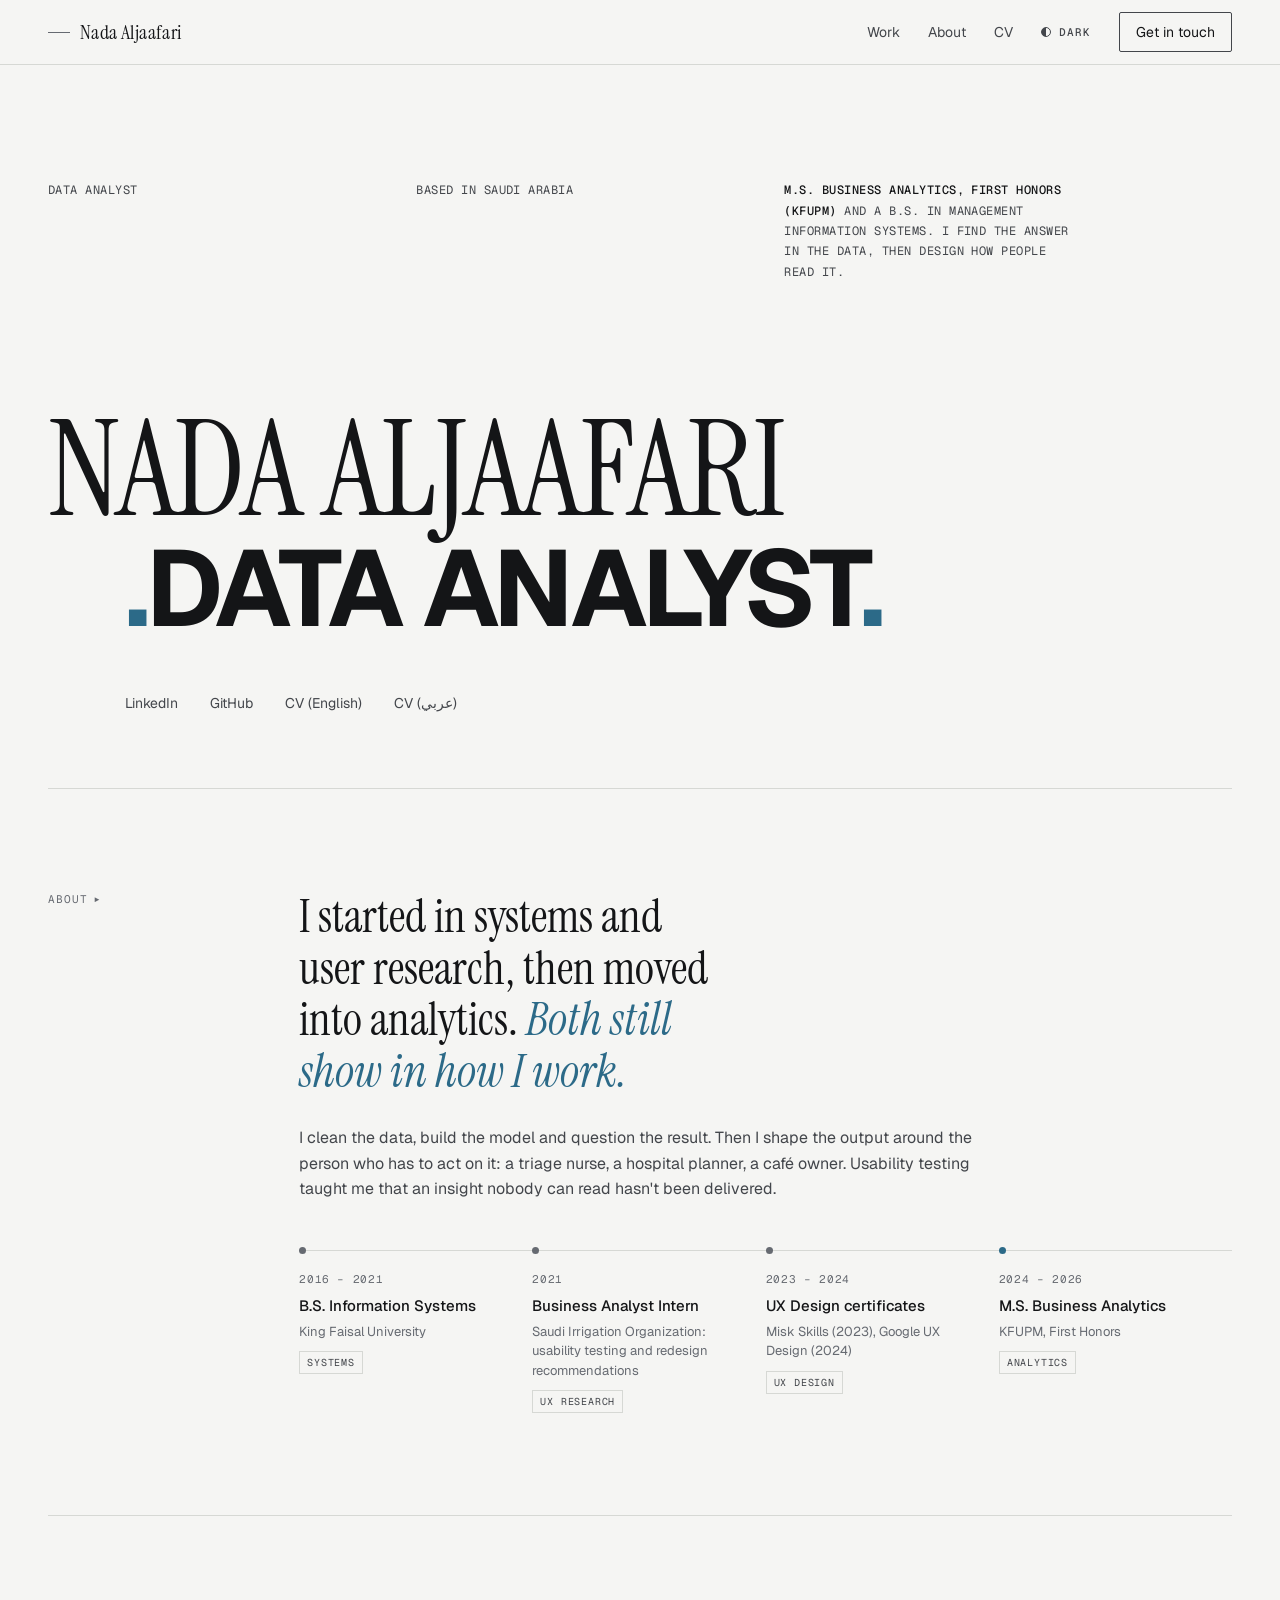
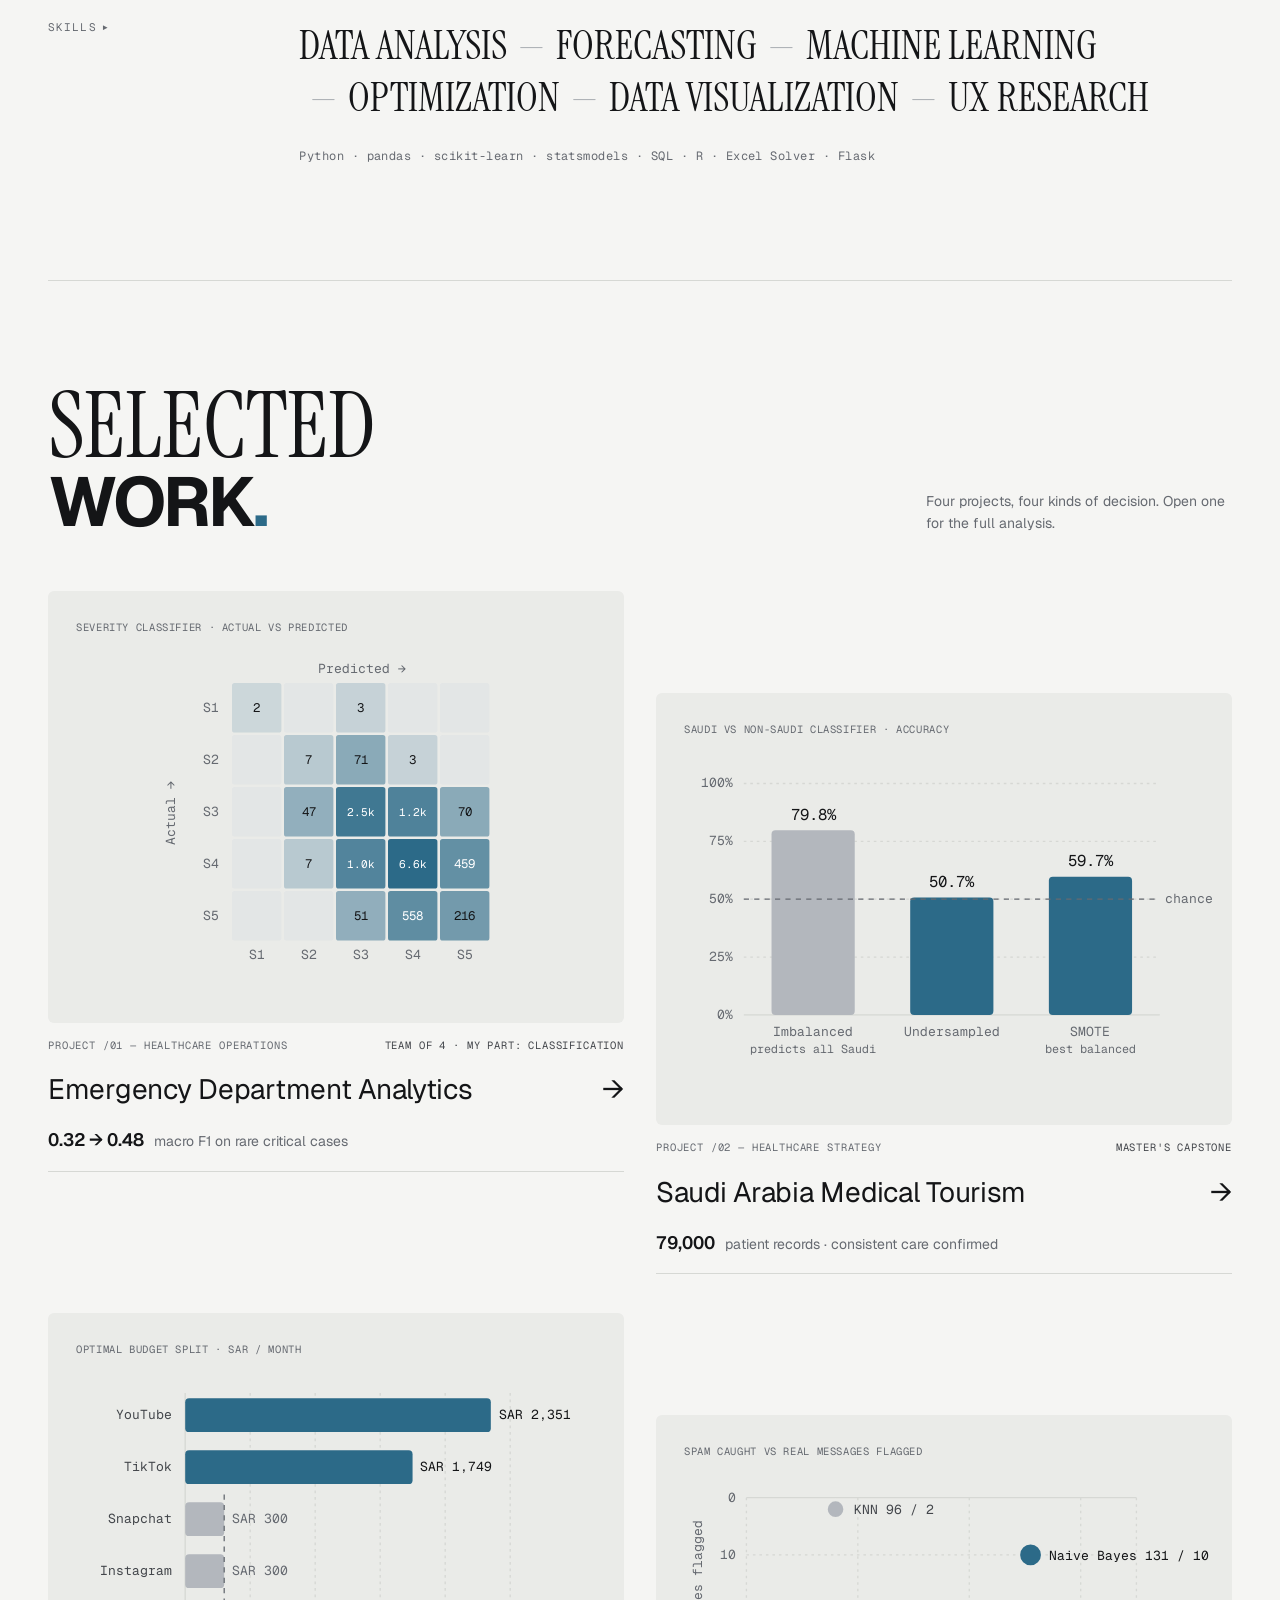
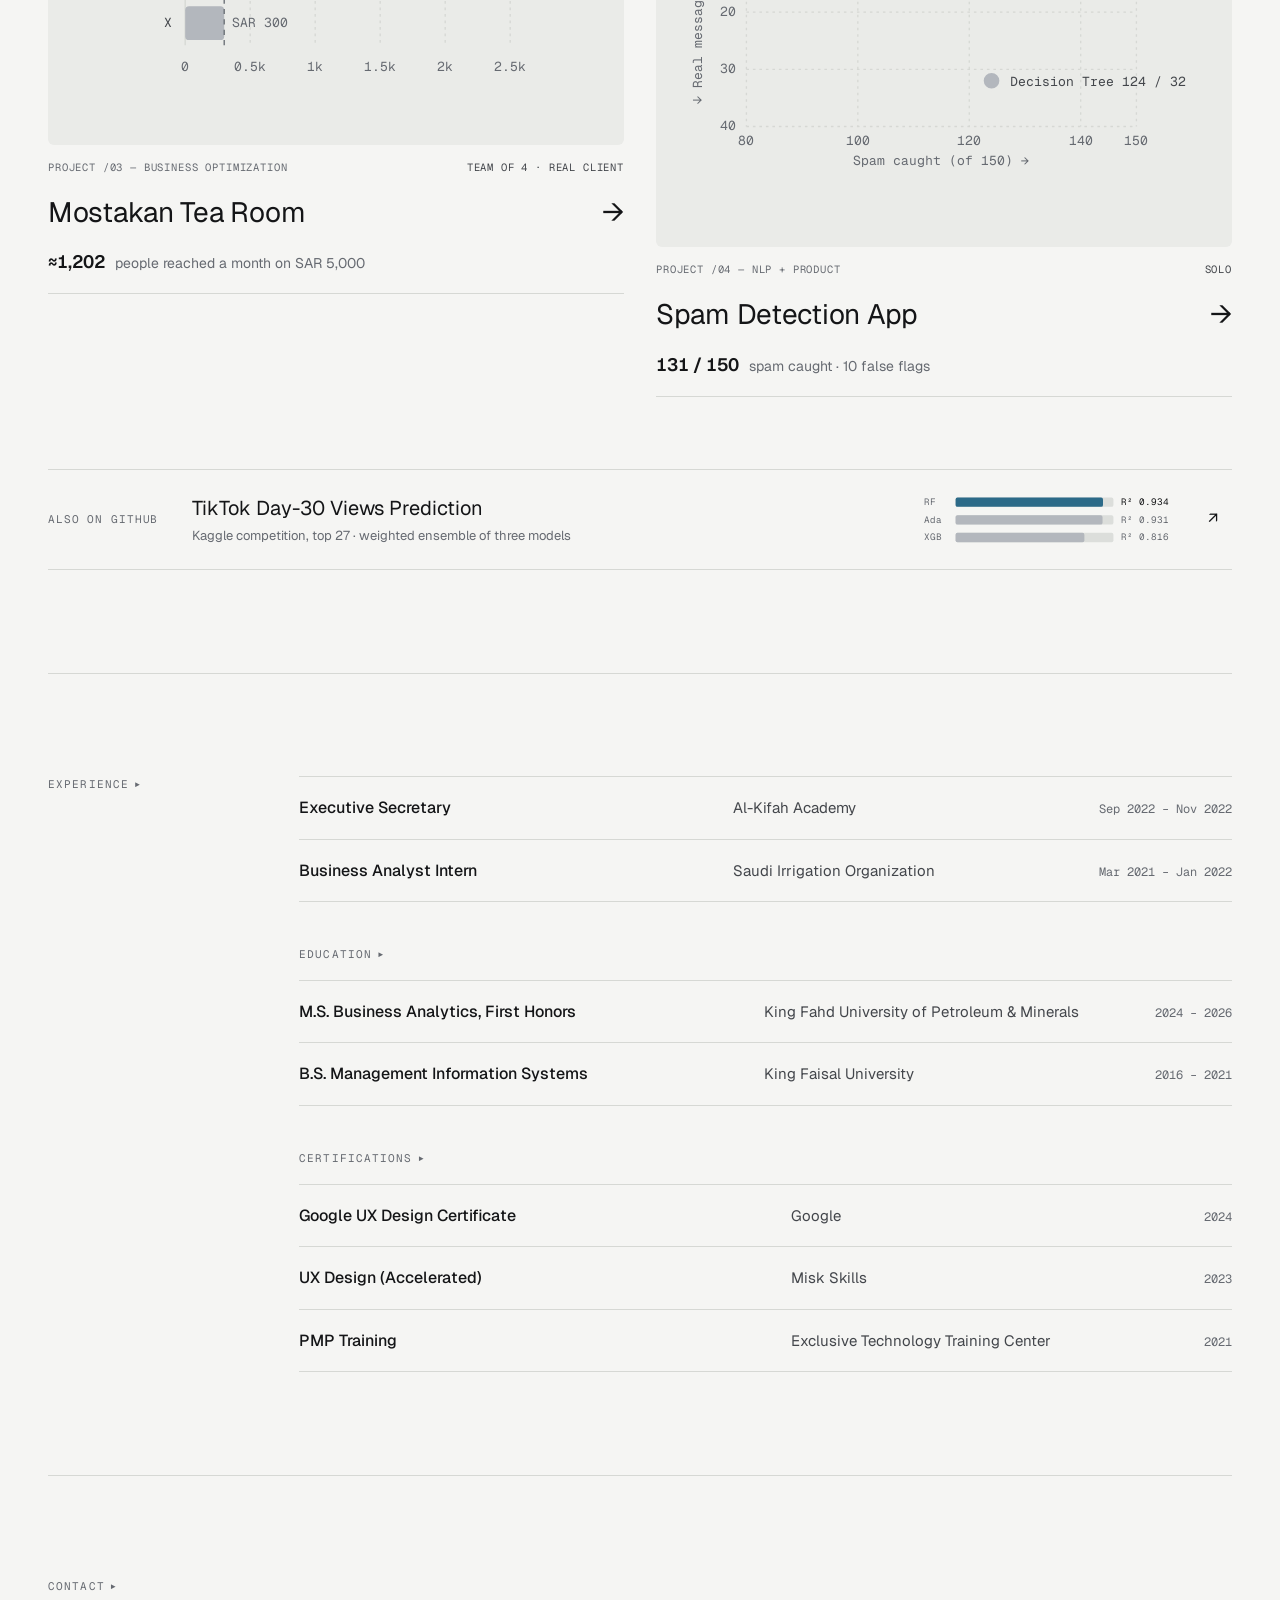
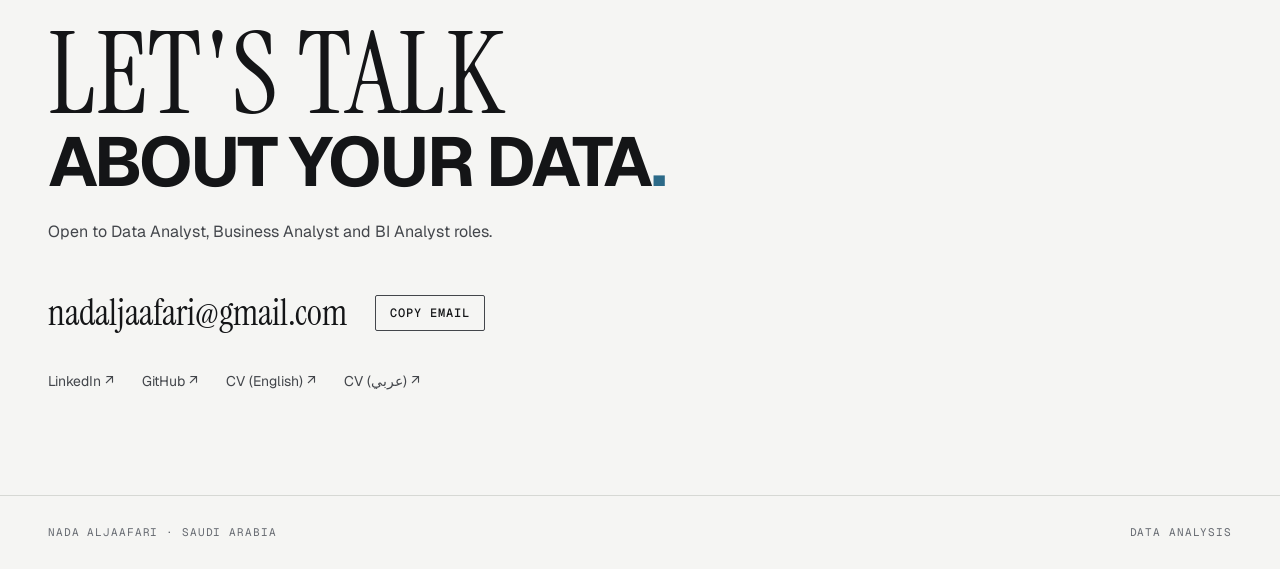
==== commit e1ed50ae: "Add files via upload the new version of my CV" ====
--- a/index.html
+++ b/index.html
@@ -1,76 +1,489 @@
 <!doctype html>
 <html lang="en">
 <head>
-<meta charset="utf-8"><meta name="viewport" content="width=device-width,initial-scale=1">
-<title>Nada Aljaafari — Analytics Portfolio</title>
-<meta name="description" content="Nada Aljaafari — Business Analytics and Data Science portfolio focused on healthcare analytics, forecasting, optimization, NLP and decision support.">
-<meta name="theme-color" content="#f4efe3">
-<meta property="og:title" content="Nada Aljaafari — Analytics Portfolio">
-<meta property="og:description" content="Business Analytics · Data Science · Decision Support. Selected case studies in healthcare strategy, operations, optimization and NLP.">
+<meta charset="utf-8">
+<meta name="viewport" content="width=device-width, initial-scale=1, viewport-fit=cover">
+<script>try{var t=localStorage.getItem("theme");if(t==="light"||t==="dark")document.documentElement.setAttribute("data-theme",t);}catch(e){}</script>
+<link rel="icon" href="favicon.svg" type="image/svg+xml">
+<meta name="theme-color" content="#111214">
 <meta property="og:type" content="website">
+<meta property="og:title" content="Nada Aljaafari · Data Analyst">
+<meta property="og:description" content="Nada Aljaafari: data analyst. Case studies in healthcare operations, strategy, optimization and NLP.">
 <meta property="og:url" content="https://nadamis.github.io/nada-portfolio/">
+<meta property="og:image" content="https://nadamis.github.io/nada-portfolio/og-image.png">
+<meta name="twitter:card" content="summary_large_image">
+<title>Nada Aljaafari · Data Analyst</title>
+<meta name="description" content="Nada Aljaafari: data analyst. Case studies in healthcare operations, strategy, optimization and NLP.">
+<link rel="preconnect" href="https://fonts.googleapis.com">
+<link rel="preconnect" href="https://fonts.gstatic.com" crossorigin>
+<link rel="stylesheet" href="https://fonts.googleapis.com/css2?family=Instrument+Serif:ital@0;1&family=Geist:wght@300;400;500;600;700&family=Geist+Mono:wght@400;500&display=swap">
 <style>
-:root{--cream:#f4efe3;--ink:#171717;--yellow:#f2d54a;--burg:#7a2130;--blue:#b9d7df;--white:#fffaf0}
-*{box-sizing:border-box}html{scroll-behavior:smooth}body{margin:0;background:var(--cream);color:var(--ink);font-family:Arial,Helvetica,sans-serif}a{color:inherit;text-decoration:none}
-.wrap{max-width:1240px;margin:auto;padding:0 34px}nav{height:78px;border-bottom:1px solid;display:flex;align-items:center;justify-content:space-between;position:sticky;top:0;background:rgba(244,239,227,.94);backdrop-filter:blur(12px);z-index:20}
-.logo{font-weight:900;letter-spacing:-1px}.navlinks{display:flex;gap:25px;font-size:11px;text-transform:uppercase;letter-spacing:1.5px}
-.hero{padding:75px 0 65px;min-height:78vh;display:flex;flex-direction:column;justify-content:center}.eyebrow{font-size:11px;text-transform:uppercase;letter-spacing:2px}
-h1{font-family:Georgia,serif;font-weight:400;font-size:clamp(75px,13vw,180px);line-height:.76;letter-spacing:-9px;margin:28px 0}.accent{color:var(--burg)}
-.intro{display:grid;grid-template-columns:1.5fr 1fr;gap:60px;align-items:end}.intro p{font-family:Georgia,serif;font-size:clamp(23px,3vw,38px);line-height:1.12;margin:0}.mini{font-size:12px;line-height:1.6}
-.ticker{background:var(--yellow);border-top:1px solid;border-bottom:1px solid;padding:16px;overflow:hidden;white-space:nowrap;font-weight:800}
-section{padding:100px 0;border-bottom:1px solid}.sectiontop{display:flex;justify-content:space-between;align-items:end;margin-bottom:45px}.label{font-size:11px;text-transform:uppercase;letter-spacing:2px}
-h2{font-family:Georgia,serif;font-weight:400;font-size:clamp(48px,7vw,92px);letter-spacing:-5px;line-height:.92;margin:10px 0}
-.projects{display:grid;gap:18px}.project{border:1px solid;padding:34px;min-height:330px;display:grid;grid-template-columns:1.25fr .75fr;position:relative;transition:.2s}.project:hover{transform:translateY(-5px);box-shadow:9px 9px 0 var(--ink)}
-.project:nth-child(1){background:var(--white)}.project:nth-child(2){background:var(--ink);color:white}.project:nth-child(3){background:var(--yellow)}.project:nth-child(4){background:var(--blue)}
-.num{font-size:11px;letter-spacing:2px}.project h3{font-family:Georgia,serif;font-size:clamp(38px,5vw,67px);font-weight:400;line-height:.95;margin:35px 0 18px}.project p{max-width:650px;line-height:1.55}.tags{display:flex;gap:8px;flex-wrap:wrap;margin-top:25px}.tag{border:1px solid;padding:7px 10px;font-size:10px;text-transform:uppercase;letter-spacing:1px}
-.metric{align-self:center;justify-self:center;text-align:center}.metric b{font-size:clamp(60px,8vw,110px);letter-spacing:-7px;display:block}.metric small{text-transform:uppercase;letter-spacing:1.3px}.arrow{position:absolute;right:25px;top:20px;font-size:30px}
-.aboutgrid{display:grid;grid-template-columns:1fr 1fr;gap:80px}.statement{font-family:Georgia,serif;font-size:clamp(34px,4.8vw,62px);line-height:1.04}.edu{border-top:1px solid}.row{padding:24px 0;border-bottom:1px solid;display:grid;grid-template-columns:1fr auto;gap:20px}.row b{display:block;margin-bottom:7px}
-.experience{display:grid;grid-template-columns:1fr 1fr;gap:15px}.job{border:1px solid;padding:30px;min-height:260px}.job:first-child{background:var(--blue)}.job:last-child{background:var(--white)}.job h3{font-family:Georgia,serif;font-size:34px;font-weight:400;margin:15px 0}.job p{line-height:1.6}
-.skills{display:grid;grid-template-columns:repeat(4,1fr);gap:12px}.skill{border:1px solid;padding:25px;min-height:220px}.skill:nth-child(2){background:var(--yellow)}.skill:nth-child(4){background:var(--burg);color:white}.skill h3{font-family:Georgia,serif;font-size:28px;font-weight:400}.skill p{line-height:1.8;font-size:13px}
-.certline{font-family:Georgia,serif;font-size:clamp(25px,3vw,38px);line-height:1.45}
-.contact{background:var(--ink);color:white;padding:100px 0}.contact h2{color:var(--yellow)}.buttons{display:flex;gap:12px;flex-wrap:wrap;margin-top:35px}.btn{border:1px solid white;padding:14px 18px;font-weight:800}.btn:hover{background:white;color:var(--ink)}.herocta{display:flex;gap:10px;flex-wrap:wrap;margin-top:28px}.herocta a{border:1px solid;padding:11px 14px;font-size:11px;font-weight:800;text-transform:uppercase;letter-spacing:1px}.herocta a:first-child{background:var(--ink);color:white}.herocta a:hover{transform:translateY(-2px)}
-footer{background:var(--ink);color:#aaa;padding:30px 0;border-top:1px solid #555;font-size:11px;text-transform:uppercase;letter-spacing:1.5px}
-@media(max-width:800px){.navlinks{display:none}.intro,.project,.aboutgrid,.experience,.skills{grid-template-columns:1fr}.metric{justify-self:start;text-align:left}.project{min-height:430px}h1{letter-spacing:-5px}}
+:root{
+  color-scheme: dark;
+  --bg:#111214; --panel:#17191c; --panel-2:#1c1f23; --track:#1f2429;
+  --ink:#eceae4; --ink-2:#b9bbbd; --muted:#8c9097; --faint:#5b6068;
+  --rule:#2a2d31; --accent:#9cc3d5; --accent-ink:#0f1a20; --context:#4a4f56; --heat-lo:#1f252a;
+  --serif:"Instrument Serif", "Times New Roman", Georgia, serif;
+  --sans:"Geist", "Helvetica Neue", Arial, sans-serif;
+  --mono:"Geist Mono", ui-monospace, "SFMono-Regular", Menlo, monospace;
+  --gutter:clamp(16px, 4vw, 48px);
+}
+@media (prefers-color-scheme: light){
+  :root:not([data-theme="dark"]){
+    color-scheme: light;
+    --bg:#f5f5f3; --panel:#eaebe8; --panel-2:#e2e3e0; --track:#dcdedb;
+    --ink:#141517; --ink-2:#43464b; --muted:#666a71; --faint:#a9adb3;
+    --rule:#d6d8d4; --accent:#2c6a88; --accent-ink:#ffffff; --context:#b3b7bd; --heat-lo:#e3e6e6;
+  }
+}
+:root[data-theme="light"]{
+  color-scheme: light;
+  --bg:#f5f5f3; --panel:#eaebe8; --panel-2:#e2e3e0; --track:#dcdedb;
+  --ink:#141517; --ink-2:#43464b; --muted:#666a71; --faint:#a9adb3;
+  --rule:#d6d8d4; --accent:#2c6a88; --accent-ink:#ffffff; --context:#b3b7bd; --heat-lo:#e3e6e6;
+}
+*{box-sizing:border-box}
+html{scroll-behavior:smooth}
+body{margin:0;background:var(--bg);color:var(--ink);font-family:var(--sans);font-size:16px;line-height:1.6;-webkit-font-smoothing:antialiased}
+a{color:inherit;text-decoration:none}
+a:focus-visible,button:focus-visible{outline:2px solid var(--accent);outline-offset:3px}
+.wrap{max-width:1280px;margin-inline:auto;padding-inline:var(--gutter)}
+.mono{font-family:var(--mono);font-size:11px;letter-spacing:.08em;text-transform:uppercase;color:var(--muted)}
+.label{font-family:var(--mono);font-size:11px;letter-spacing:.1em;text-transform:uppercase;color:var(--muted)}
+.label::after{content:" ►";font-size:8px;vertical-align:1px}
+hr.rule{border:0;height:1px;background:var(--rule);margin:0;position:relative}
+
+/* nav */
+nav{position:sticky;top:env(safe-area-inset-top,0px);z-index:10;background:color-mix(in srgb,var(--bg) 88%,transparent);backdrop-filter:blur(10px);border-bottom:1px solid var(--rule)}
+nav .wrap{display:flex;align-items:center;justify-content:space-between;gap:16px;height:64px}
+.brand{font-family:var(--serif);font-size:20px;letter-spacing:.02em;display:flex;align-items:center;gap:10px}
+.brand::before{content:"";width:22px;height:1px;background:var(--muted)}
+.navlinks{display:flex;align-items:center;gap:28px;font-size:14px}
+.navlinks a:not(.btn){color:var(--ink-2)}
+.navlinks a:not(.btn):hover{color:var(--ink)}
+.theme{font:500 11px var(--mono);letter-spacing:.08em;text-transform:uppercase;background:none;color:var(--ink-2);border:0;cursor:pointer;padding:6px 0;display:flex;align-items:center;gap:8px}
+.theme:hover{color:var(--ink)}
+.theme .dot{width:10px;height:10px;border-radius:50%;border:1px solid currentColor;background:linear-gradient(90deg,currentColor 50%,transparent 50%)}
+.btn{border:1px solid var(--ink-2);padding:8px 16px;border-radius:2px;font-size:14px;transition:background .2s,color .2s}
+.btn:hover{background:var(--ink);color:var(--bg)}
+
+/* hero */
+.hero{padding-block:clamp(48px,9vw,120px) clamp(40px,6vw,72px)}
+.hero-meta{display:grid;grid-template-columns:1fr 1fr 1.3fr;gap:24px;align-items:start;margin-bottom:clamp(48px,10vw,140px)}
+.hero-meta p{margin:0;font-family:var(--mono);font-size:12px;line-height:1.7;letter-spacing:.04em;text-transform:uppercase;color:var(--ink-2);max-width:42ch}
+.hero-meta p b{color:var(--ink);font-weight:500}
+h1{margin:0;font-weight:400;line-height:.9}
+h1 .serif{display:block;font-family:var(--serif);font-size:clamp(52px,10.5vw,152px);letter-spacing:-.01em;text-transform:uppercase}
+h1 .sans{display:block;font-family:var(--sans);font-weight:700;font-size:clamp(40px,8.4vw,120px);letter-spacing:-.035em;text-transform:uppercase;padding-left:clamp(0px,6vw,96px);margin-top:.08em}
+h1 .dot{color:var(--accent)}
+.hero-links{display:flex;flex-wrap:wrap;gap:12px 32px;margin-top:clamp(32px,5vw,56px);padding-left:clamp(0px,6vw,96px);font-size:14px}
+.hero-links a{color:var(--ink-2);border-bottom:1px solid transparent}
+.hero-links a:hover{color:var(--ink);border-color:var(--ink)}
+
+@media (prefers-reduced-motion: no-preference){
+  .rise{animation:rise .9s cubic-bezier(.2,.7,.2,1) both}
+  .d1{animation-delay:.08s}.d2{animation-delay:.18s}.d3{animation-delay:.3s}.d4{animation-delay:.42s}
+  @keyframes rise{from{opacity:.001;transform:translateY(18px)}to{opacity:1;transform:none}}
+}
+
+/* sections */
+section{padding-block:clamp(56px,8vw,112px)}
+.row{display:grid;grid-template-columns:200px 1fr;gap:clamp(24px,4vw,64px)}
+.statement{font-family:var(--serif);font-size:clamp(28px,3.6vw,46px);line-height:1.12;margin:0 0 28px;max-width:24ch;text-wrap:balance}
+.statement em{color:var(--accent);font-style:italic}
+.body{color:var(--ink-2);max-width:62ch;margin:0}
+
+.timeline{list-style:none;margin:48px 0 0;padding:0;display:grid;grid-template-columns:repeat(4,1fr);border-top:1px solid var(--rule)}
+.timeline li{padding:20px 20px 0 0;position:relative}
+.timeline li::before{content:"";position:absolute;top:-4px;left:0;width:7px;height:7px;border-radius:50%;background:var(--muted)}
+.timeline li.now::before{background:var(--accent)}
+.timeline .yr{font-family:var(--mono);font-size:11px;color:var(--muted);letter-spacing:.06em}
+.timeline b{display:block;font-weight:500;margin:6px 0 4px;font-size:15px}
+.timeline span{display:block;font-size:13px;color:var(--muted);line-height:1.5}
+.timeline .tag{display:inline-block;margin-top:10px;font-family:var(--mono);font-size:10px;letter-spacing:.08em;text-transform:uppercase;padding:3px 7px;border:1px solid var(--rule);color:var(--ink-2)}
+
+.skills{font-family:var(--serif);font-size:clamp(24px,3.2vw,40px);line-height:1.3;margin:0;text-transform:uppercase;text-wrap:balance}
+.skills i{font-style:normal;color:var(--faint);padding-inline:.25em}
+.tools{margin-top:24px;font-family:var(--mono);font-size:12px;color:var(--muted);letter-spacing:.04em}
+
+/* work */
+.work-head{display:flex;justify-content:space-between;align-items:end;gap:24px;margin-bottom:clamp(32px,5vw,56px)}
+h2{margin:0;font-weight:400;line-height:.95}
+h2 .serif{display:block;font-family:var(--serif);font-size:clamp(44px,7vw,96px);text-transform:uppercase}
+h2 .sans{display:block;font-weight:700;font-size:clamp(34px,5.4vw,74px);letter-spacing:-.035em;text-transform:uppercase}
+.work-head p{max-width:34ch;color:var(--muted);font-size:14px;margin:0}
+.grid{display:grid;grid-template-columns:1fr 1fr;gap:clamp(24px,3vw,40px) clamp(20px,2.5vw,32px)}
+.tile{display:flex;flex-direction:column;gap:14px}
+.tile:nth-child(even){margin-top:clamp(0px,8vw,120px)}
+.panel{background:var(--panel);border-radius:6px;aspect-ratio:4/3;max-width:100%;display:flex;flex-direction:column;padding:clamp(16px,2.4vw,28px);transition:background .3s}
+.tile:hover .panel{background:var(--panel-2)}
+.panel .cap{font-family:var(--mono);font-size:10.5px;letter-spacing:.06em;text-transform:uppercase;color:var(--muted);display:flex;justify-content:space-between;gap:12px}
+.panel .cap b{color:var(--ink-2);font-weight:500}
+.panel svg{flex:1;width:100%;height:auto;min-height:0;margin-top:10px;overflow:visible}
+.meta{display:flex;justify-content:space-between;gap:12px;font-family:var(--mono);font-size:10.5px;letter-spacing:.08em;text-transform:uppercase;color:var(--muted)}
+.meta .team{color:var(--ink-2)}
+.tile h3{margin:0;font-weight:400;font-size:clamp(22px,2.2vw,28px);letter-spacing:-.01em;display:flex;justify-content:space-between;align-items:baseline;gap:16px}
+.tile h3 .arrow{font-family:var(--sans);transition:transform .25s}
+.tile:hover h3 .arrow{transform:translateX(6px)}
+.result{margin:0;padding-bottom:16px;border-bottom:1px solid var(--rule);color:var(--muted);font-size:14px}
+.result b{color:var(--ink);font-weight:600;font-size:18px;margin-right:6px;font-variant-numeric:tabular-nums}
+
+svg text{font-family:var(--mono);font-size:10px;fill:var(--muted)}
+svg .v{fill:var(--ink-2)}
+svg .hi{fill:var(--ink)}
+svg .axis{stroke:var(--rule);stroke-width:1}
+svg .grid-l{stroke:var(--rule);stroke-width:1;stroke-dasharray:2 3}
+svg .ref{stroke:var(--muted);stroke-width:1;stroke-dasharray:4 4}
+svg rect.m, svg circle.m{transition:opacity .2s}
+svg:hover .m{opacity:.55}
+svg .m:hover{opacity:1}
+
+.more{margin-top:clamp(40px,6vw,72px);border-top:1px solid var(--rule)}
+.more a{display:grid;grid-template-columns:120px 1fr minmax(160px,260px) 24px;gap:24px;align-items:center;padding-block:22px;border-bottom:1px solid var(--rule)}
+.more a:hover{background:linear-gradient(90deg,transparent,var(--panel),transparent)}
+.more b{font-weight:400;font-size:20px}
+.more small{display:block;color:var(--muted);font-size:13px;margin-top:2px}
+.more svg{width:100%;height:auto}
+
+/* experience list */
+.list{border-top:1px solid var(--rule)}
+.item{display:grid;grid-template-columns:1.2fr 1fr auto;gap:24px;padding-block:18px;border-bottom:1px solid var(--rule);align-items:baseline}
+.item b{font-weight:500}
+.item span{color:var(--ink-2);font-size:15px}
+.item time{font-family:var(--mono);font-size:12px;color:var(--muted);font-variant-numeric:tabular-nums;white-space:nowrap}
+.sub{margin:44px 0 16px}
+
+/* contact */
+.contact h2 .serif{font-size:clamp(52px,9vw,128px)}
+.contact-row{display:flex;flex-wrap:wrap;align-items:center;gap:16px 28px;margin-top:40px}
+.email{font-family:var(--serif);font-size:clamp(24px,3vw,36px);user-select:all}
+.copy{font:500 12px var(--mono);letter-spacing:.08em;text-transform:uppercase;background:none;color:var(--ink);border:1px solid var(--ink-2);padding:9px 14px;border-radius:2px;cursor:pointer}
+.copy:hover{background:var(--ink);color:var(--bg)}
+.contact-links{display:flex;flex-wrap:wrap;gap:12px 28px;margin-top:28px;font-size:14px;color:var(--ink-2)}
+.contact-links a:hover{color:var(--ink)}
+footer{border-top:1px solid var(--rule);padding-block:28px}
+footer .wrap{display:flex;justify-content:space-between;gap:16px;flex-wrap:wrap}
+
+@media (max-width: 900px){
+  .hero-meta{grid-template-columns:1fr 1fr}
+  .hero-meta p:last-child{grid-column:1/-1}
+  .row{grid-template-columns:1fr}
+  .timeline{grid-template-columns:1fr 1fr;row-gap:28px}
+  .grid{grid-template-columns:1fr}
+  .tile:nth-child(even){margin-top:0}
+  .work-head{flex-direction:column;align-items:start}
+  .item{grid-template-columns:1fr auto}
+  .item span{grid-column:1/-1;grid-row:2}
+  .more a{grid-template-columns:1fr 24px}
+  .more a .mono, .more a svg{display:none}
+}
+@media (max-width: 560px){
+  .navlinks a:not(.btn){display:none}
+  .navlinks{gap:18px}
+  .timeline{grid-template-columns:1fr}
+  .hero-meta{grid-template-columns:1fr}
+}
 </style>
 </head>
 <body>
-<div class="wrap">
-<nav><a class="logo" href="#">NADA ALJAAFARI</a><div class="navlinks"><a href="#work">Work</a><a href="#about">About</a><a href="#experience">Experience</a><a href="#skills">Skills</a><a href="Nada_Aljaafari_CV.pdf" target="_blank">CV</a><a href="#contact">Contact</a></div></nav>
-<header class="hero">
-<div class="eyebrow">Business Analytics · Data Science · Decision Support</div>
-<h1>NADA<br><span class="accent">ALJAAFARI.</span></h1>
-<div class="intro"><div><p>I turn complex data into decisions people can actually use.</p><div class="herocta"><a href="#work">VIEW CASE STUDIES ↓</a><a href="Nada_Aljaafari_CV.pdf" target="_blank">VIEW CV ↗</a><a href="#contact">GET IN TOUCH ↗</a></div></div><div class="mini">M.S. Business Analytics · First Honors<br>B.S. Management Information Systems<br>Python · SQL · R · Power BI · Tableau</div></div>
-</header>
-</div>
-<div class="ticker">ANALYZE THE PROBLEM ✦ BUILD THE MODEL ✦ QUESTION THE RESULT ✦ COMMUNICATE THE INSIGHT ✦ SUPPORT THE DECISION ✦</div>
-
-<main>
-<section id="work"><div class="wrap"><div class="sectiontop"><div><div class="label">Selected Work / Big Four</div><h2>Four problems.<br>Four decisions.</h2></div><div class="label">Case studies →</div></div>
-<div class="projects">
-<a class="project" href="medical-tourism.html"><span class="arrow">↗</span><div><div class="num">01 / HEALTHCARE STRATEGY</div><h3>Saudi Arabia Medical Tourism</h3><p>Evaluating the Kingdom's potential as a medical-tourism hub through patient comparisons, cost analysis, machine learning and demand forecasting.</p><div class="tags"><span class="tag">Python</span><span class="tag">Forecasting</span><span class="tag">ML</span><span class="tag">Strategy</span></div></div><div class="metric"><b>79K</b><small>patient records</small></div></a>
-<a class="project" href="emergency-department.html"><span class="arrow">↗</span><div><div class="num">02 / HEALTHCARE OPERATIONS</div><h3>Emergency Department Analytics</h3><p>Forecasting demand, classifying severity and segmenting patient flow to turn ER data into staffing and capacity signals.</p><div class="tags"><span class="tag">SARIMA</span><span class="tag">Random Forest</span><span class="tag">GMM</span><span class="tag">Python</span></div></div><div class="metric"><b>90K</b><small>complete records</small></div></a>
-<a class="project" href="mostakan.html"><span class="arrow">↗</span><div><div class="num">03 / BUSINESS OPTIMIZATION</div><h3>Mostakan Tea Room</h3><p>Turning a real café's declining demand into a constrained marketing-budget allocation problem using linear programming.</p><div class="tags"><span class="tag">Optimization</span><span class="tag">Linear Programming</span><span class="tag">Business Analytics</span></div></div><div class="metric"><b>5</b><small>marketing channels</small></div></a>
-<a class="project" href="spam-detector.html"><span class="arrow">↗</span><div><div class="num">04 / NLP + PRODUCT</div><h3>Spam Detection Application</h3><p>Cleaning text, engineering TF-IDF features, comparing classifiers and taking the selected model into a user-facing web application.</p><div class="tags"><span class="tag">NLP</span><span class="tag">TF-IDF</span><span class="tag">Naive Bayes</span><span class="tag">Flask</span></div></div><div class="metric"><b>APP</b><small>model → interface</small></div></a>
-</div></div></section>
-
-<section id="about"><div class="wrap aboutgrid"><div><div class="label">About</div><h2>Technical depth.<br>Business context.</h2></div><div><p class="statement">My background sits between analytics, information systems and product thinking—so I care about what happens <i>after</i> the model.</p><p>I work across predictive modeling, data visualization, systems analysis, testing and digital-product development, with an emphasis on translating technical outputs into clear stakeholder decisions.</p>
-<div class="edu"><div class="row"><div><b>M.S. Business Analytics · First Honors</b>King Fahd University of Petroleum & Minerals</div><span>2024–2026</span></div><div class="row"><div><b>B.S. Management Information Systems</b>King Faisal University</div><span>2016–2021</span></div></div></div></div></section>
-
-<section id="experience"><div class="wrap"><div class="label">Experience</div><h2>Before the models,<br>I learned the systems.</h2><div class="experience">
-<div class="job"><div class="label">2024</div><h3>Executive Secretary · Al-Kifah Academy</h3><p>Maintained executive reports and process documentation, coordinated daily operations and tracked operational requirements to support clearer communication and process improvement.</p></div>
-<div class="job"><div class="label">2021</div><h3>Business Analyst Intern · Saudi Irrigation Organization</h3><p>Evaluated internal systems, performed structured and usability testing, validated requirements, documented quality issues and presented redesign recommendations across technical and business stakeholders.</p></div>
-</div></div></section>
-
-<section id="skills"><div class="wrap"><div class="label">Capabilities</div><h2>Not a keyword wall.</h2><div class="skills">
-<div class="skill"><h3>Programming</h3><p>Python<br>SQL<br>R<br>HTML / CSS<br>PHP<br>Flask</p></div>
-<div class="skill"><h3>Analytics</h3><p>Predictive Modeling<br>Machine Learning<br>scikit-learn<br>Power BI<br>Tableau<br>Excel</p></div>
-<div class="skill"><h3>Systems + QA</h3><p>Systems Analysis<br>Requirements Gathering<br>Software Testing<br>Quality Assurance<br>Technical Documentation</p></div>
-<div class="skill"><h3>UX + Delivery</h3><p>UX/UI Design<br>Wireframing<br>User Testing<br>System Prototyping<br>Project Management</p></div>
-</div>
-<p class="certline"><b>Also:</b> Google UX Design Certificate (2024) · UX Design, Misk Skills (2021) · PMP Training (2021) · Commercial Marketing Management (2021)</p>
-</div></section>
+<nav>
+  <div class="wrap">
+    <a class="brand" href="#top">Nada Aljaafari</a>
+    <div class="navlinks">
+      <a href="#work">Work</a>
+      <a href="#about">About</a>
+      <a href="Nada_Aljaafari_CV.pdf">CV</a>
+      <button class="theme" id="theme" type="button" aria-label="Switch colour mode"><span class="dot"></span><span id="themeLabel">Light</span></button>
+      <a class="btn" href="#contact">Get in touch</a>
+    </div>
+  </div>
+</nav>
+
+<main id="top">
+  <header class="hero wrap">
+    <div class="hero-meta rise">
+      <p>Data analyst</p>
+      <p>Based in Saudi Arabia</p>
+      <p><b>M.S. Business Analytics, First Honors (KFUPM)</b> and a B.S. in Management Information Systems. I find the answer in the data, then design how people read it.</p>
+    </div>
+    <h1>
+      <span class="serif rise d1">Nada Aljaafari</span>
+      <span class="sans rise d2"><span class="dot">.</span>Data Analyst<span class="dot">.</span></span>
+    </h1>
+    <div class="hero-links rise d3">
+      <a href="https://www.linkedin.com/in/nadaaljaafari">LinkedIn</a>
+      <a href="https://github.com/NadaMIS">GitHub</a>
+      <a href="Nada_Aljaafari_CV.pdf">CV (English)</a>
+      <a href="Nada_Aljaafari_CV_AR.pdf">CV (عربي)</a>
+    </div>
+  </header>
+
+  <div class="wrap"><hr class="rule"></div>
+
+  <section id="about" class="wrap">
+    <div class="row">
+      <div class="label">About</div>
+      <div>
+        <p class="statement">I started in systems and user research, then moved into analytics. <em>Both still show in how I work.</em></p>
+        <p class="body">I clean the data, build the model and question the result. Then I shape the output around the person who has to act on it: a triage nurse, a hospital planner, a café owner. Usability testing taught me that an insight nobody can read hasn't been delivered.</p>
+        <ol class="timeline">
+          <li><span class="yr">2016 – 2021</span><b>B.S. Information Systems</b><span>King Faisal University</span><span class="tag">Systems</span></li>
+          <li><span class="yr">2021</span><b>Business Analyst Intern</b><span>Saudi Irrigation Organization: usability testing and redesign recommendations</span><span class="tag">UX research</span></li>
+          <li><span class="yr">2023 – 2024</span><b>UX Design certificates</b><span>Misk Skills (2023), Google UX Design (2024)</span><span class="tag">UX design</span></li>
+          <li class="now"><span class="yr">2024 – 2026</span><b>M.S. Business Analytics</b><span>KFUPM, First Honors</span><span class="tag">Analytics</span></li>
+        </ol>
+      </div>
+    </div>
+  </section>
+
+  <div class="wrap"><hr class="rule"></div>
+
+  <section class="wrap">
+    <div class="row">
+      <div class="label">Skills</div>
+      <div>
+        <p class="skills">Data analysis<i>—</i>Forecasting<i>—</i>Machine learning<i>—</i>Optimization<i>—</i>Data visualization<i>—</i>UX research</p>
+        <p class="tools">Python · pandas · scikit-learn · statsmodels · SQL · R · Excel Solver · Flask</p>
+      </div>
+    </div>
+  </section>
+
+  <div class="wrap"><hr class="rule"></div>
+
+  <section id="work" class="wrap">
+    <div class="work-head">
+      <h2><span class="serif">Selected</span><span class="sans">Work<span style="color:var(--accent)">.</span></span></h2>
+      <p>Four projects, four kinds of decision. Open one for the full analysis.</p>
+    </div>
+
+    <div class="grid">
+      <!-- 01 ED -->
+      <a class="tile" href="emergency-department.html">
+        <div class="panel">
+          <div class="cap"><span>Severity classifier · actual vs predicted</span></div>
+          <svg id="cm" viewBox="0 0 400 250" role="img" aria-label="Confusion matrix of the severity classifier"></svg>
+        </div>
+        <div class="meta"><span>Project /01 — Healthcare operations</span><span class="team">Team of 4 · my part: classification</span></div>
+        <h3>Emergency Department Analytics <span class="arrow">→</span></h3>
+        <p class="result"><b>0.32 → 0.48</b> macro F1 on rare critical cases</p>
+      </a>
+
+      <!-- 02 Medical -->
+      <a class="tile" href="medical-tourism.html">
+        <div class="panel">
+          <div class="cap"><span>Saudi vs non-Saudi classifier · accuracy</span></div>
+          <svg id="origin" viewBox="0 0 400 250" role="img" aria-label="Classifier accuracy: imbalanced 79.8 percent, undersampled 50.7 percent, SMOTE 59.7 percent, chance 50 percent"></svg>
+        </div>
+        <div class="meta"><span>Project /02 — Healthcare strategy</span><span class="team">Master's capstone</span></div>
+        <h3>Saudi Arabia Medical Tourism <span class="arrow">→</span></h3>
+        <p class="result"><b>79,000</b> patient records · consistent care confirmed</p>
+      </a>
+
+      <!-- 03 Mostakan -->
+      <a class="tile" href="mostakan.html">
+        <div class="panel">
+          <div class="cap"><span>Optimal budget split · SAR / month</span></div>
+          <svg id="lp" viewBox="0 0 400 250" role="img" aria-label="Budget allocation: YouTube 2,351, TikTok 1,749, Snapchat, Instagram and X 300 each"></svg>
+        </div>
+        <div class="meta"><span>Project /03 — Business optimization</span><span class="team">Team of 4 · real client</span></div>
+        <h3>Mostakan Tea Room <span class="arrow">→</span></h3>
+        <p class="result"><b>≈1,202</b> people reached a month on SAR 5,000</p>
+      </a>
+
+      <!-- 04 Spam -->
+      <a class="tile" href="spam-detector.html">
+        <div class="panel">
+          <div class="cap"><span>Spam caught vs real messages flagged</span></div>
+          <svg id="spam" viewBox="0 0 400 250" role="img" aria-label="Naive Bayes caught 131 of 150 spam with 10 false flags; Decision Tree 124 with 32; KNN 96 with 2"></svg>
+        </div>
+        <div class="meta"><span>Project /04 — NLP + product</span><span class="team">Solo</span></div>
+        <h3>Spam Detection App <span class="arrow">→</span></h3>
+        <p class="result"><b>131 / 150</b> spam caught · 10 false flags</p>
+      </a>
+    </div>
+
+    <div class="more">
+      <a href="https://github.com/NadaMIS/tiktok-viral-prediction">
+        <span class="mono">Also on GitHub</span>
+        <span><b>TikTok Day-30 Views Prediction</b><small>Kaggle competition, top 27 · weighted ensemble of three models</small></span>
+        <svg id="tt" viewBox="0 0 280 60" role="img" aria-label="Validation R squared: Random Forest 0.934, AdaBoost 0.931, XGBoost 0.816"></svg>
+        <span>↗</span>
+      </a>
+    </div>
+  </section>
+
+  <div class="wrap"><hr class="rule"></div>
+
+  <section class="wrap">
+    <div class="row">
+      <div class="label">Experience</div>
+      <div>
+        <div class="list">
+          <div class="item"><b>Executive Secretary</b><span>Al-Kifah Academy</span><time>Sep 2022 – Nov 2022</time></div>
+          <div class="item"><b>Business Analyst Intern</b><span>Saudi Irrigation Organization</span><time>Mar 2021 – Jan 2022</time></div>
+        </div>
+        <div class="label sub">Education</div>
+        <div class="list">
+          <div class="item"><b>M.S. Business Analytics, First Honors</b><span>King Fahd University of Petroleum &amp; Minerals</span><time>2024 – 2026</time></div>
+          <div class="item"><b>B.S. Management Information Systems</b><span>King Faisal University</span><time>2016 – 2021</time></div>
+        </div>
+        <div class="label sub">Certifications</div>
+        <div class="list">
+          <div class="item"><b>Google UX Design Certificate</b><span>Google</span><time>2024</time></div>
+          <div class="item"><b>UX Design (Accelerated)</b><span>Misk Skills</span><time>2023</time></div>
+          <div class="item"><b>PMP Training</b><span>Exclusive Technology Training Center</span><time>2021</time></div>
+        </div>
+      </div>
+    </div>
+  </section>
+
+  <div class="wrap"><hr class="rule"></div>
+
+  <section id="contact" class="wrap contact">
+    <div class="label">Contact</div>
+    <h2 style="margin-top:24px"><span class="serif">Let's talk</span><span class="sans">about your data<span style="color:var(--accent)">.</span></span></h2>
+    <p class="body" style="margin-top:24px">Open to Data Analyst, Business Analyst and BI Analyst roles.</p>
+    <div class="contact-row">
+      <span class="email" id="email">nadaljaafari@gmail.com</span>
+      <button class="copy" id="copy" type="button">Copy email</button>
+    </div>
+    <div class="contact-links">
+      <a href="https://www.linkedin.com/in/nadaaljaafari">LinkedIn ↗</a>
+      <a href="https://github.com/NadaMIS">GitHub ↗</a>
+      <a href="Nada_Aljaafari_CV.pdf">CV (English) ↗</a>
+      <a href="Nada_Aljaafari_CV_AR.pdf">CV (عربي) ↗</a>
+    </div>
+  </section>
 </main>
 
-<section class="contact" id="contact"><div class="wrap"><div class="label">Let’s work together</div><h2>Have a problem<br>worth analyzing?</h2><p>Open to Business Analytics, Data Analytics, Business Intelligence and data-driven problem-solving opportunities.</p><div class="buttons"><a class="btn" href="mailto:nadaljaafari@gmail.com">EMAIL ME ↗</a><a class="btn" href="https://www.linkedin.com/in/nadaaljaafari" target="_blank">LINKEDIN ↗</a><a class="btn" href="https://github.com/NadaMIS" target="_blank">GITHUB ↗</a><a class="btn" href="Nada_Aljaafari_CV.pdf" target="_blank">VIEW CV ↗</a></div></div></section>
-<footer><div class="wrap">Nada Aljaafari · Analytics Portfolio</div></footer>
-</body></html>+<footer>
+  <div class="wrap mono"><span>Nada Aljaafari · Saudi Arabia</span><span>Data analysis</span></div>
+</footer>
+
+<script>
+const NS="http://www.w3.org/2000/svg";
+function el(tag, attrs, parent, text){const e=document.createElementNS(NS,tag);for(const k in attrs)e.setAttribute(k,attrs[k]);if(text!=null)e.textContent=text;if(parent)parent.appendChild(e);return e;}
+function tip(e,t){el("title",{},e,t);}
+let C={};
+function readTokens(){const css=getComputedStyle(document.documentElement);const g=n=>css.getPropertyValue(n).trim();C={accent:g("--accent"),ctx:g("--context"),panel:g("--panel"),ink:g("--ink"),accentInk:g("--accent-ink"),track:g("--track"),heatLo:g("--heat-lo")};}
+const hex=h=>[1,3,5].map(i=>parseInt(h.slice(i,i+2),16));
+const draws=[];
+
+/* 01 confusion matrix (RF + SMOTE, test set) */
+draws.push(function(){
+  const s=document.getElementById("cm");
+  const M=[[2,0,3,0,0],[0,7,71,3,0],[0,47,2475,1199,70],[0,7,1047,6570,459],[0,0,51,558,216]];
+  const L=["S1","S2","S3","S4","S5"], cell=38, gap=2, x0=120, y0=20;
+  const max=Math.log10(6571);
+  // sequential: panel -> accent, log scale on counts
+  const lo=hex(C.heatLo), hi=hex(C.accent);
+  const mix=(t)=>"rgb("+lo.map((v,i)=>Math.round(v+(hi[i]-v)*t)).join(",")+")";
+  el("text",{x:x0+2.5*(cell+gap),y:y0-8,"text-anchor":"middle"},s,"Predicted →");
+  el("text",{x:x0-44,y:y0+2.5*(cell+gap),"text-anchor":"middle",transform:`rotate(-90 ${x0-44} ${y0+2.5*(cell+gap)})`},s,"Actual →");
+  M.forEach((r,i)=>{
+    el("text",{x:x0-10,y:y0+i*(cell+gap)+cell/2+3,"text-anchor":"end"},s,L[i]);
+    r.forEach((v,j)=>{
+      const t=v?Math.log10(v+1)/max:0;
+      const rc=el("rect",{class:"m",x:x0+j*(cell+gap),y:y0+i*(cell+gap),width:cell,height:cell,rx:2,fill:mix(t)},s);
+      tip(rc,`Actual ${L[i]}, predicted ${L[j]}: ${v.toLocaleString()}`);
+      if(v) el("text",{x:x0+j*(cell+gap)+cell/2,y:y0+i*(cell+gap)+cell/2+3,"text-anchor":"middle",style:`fill:${t>.62?C.accentInk:C.ink};font-size:${v>999?8.5:9.5}px`},s,v>999?(v/1000).toFixed(1)+"k":v);
+    });
+  });
+  M.forEach((_,j)=>el("text",{x:x0+j*(cell+gap)+cell/2,y:y0+5*(cell+gap)+12,"text-anchor":"middle"},s,L[j]));
+});
+
+/* 02 origin classifier accuracy */
+draws.push(function(){
+  const s=document.getElementById("origin");
+  const d=[["Imbalanced","79.8","predicts all Saudi",79.8,false],["Undersampled","50.7","",50.7,true],["SMOTE","59.7","best balanced",59.7,true]];
+  const x0=46,y0=18,h=178,w=320,top=100;
+  const y=v=>y0+h-(v/top)*h;
+  [0,25,50,75,100].forEach(v=>{el("line",{x1:x0,x2:x0+w,y1:y(v),y2:y(v),class:v?"grid-l":"axis"},s);el("text",{x:x0-8,y:y(v)+3,"text-anchor":"end"},s,v+"%");});
+  const bw=64,step=w/3;
+  d.forEach((r,i)=>{
+    const bx=x0+step*i+(step-bw)/2;
+    const rc=el("rect",{class:"m",x:bx,y:y(r[3]),width:bw,height:y(0)-y(r[3]),rx:3,fill:r[4]?C.accent:C.ctx},s);
+    tip(rc,`${r[0]}: ${r[1]}% accuracy`);
+    el("text",{x:bx+bw/2,y:y(r[3])-8,"text-anchor":"middle",class:"hi",style:"font-size:12px"},s,r[1]+"%");
+    el("text",{x:bx+bw/2,y:y0+h+16,"text-anchor":"middle"},s,r[0]);
+    if(r[2]) el("text",{x:bx+bw/2,y:y0+h+29,"text-anchor":"middle",style:"font-size:9px"},s,r[2]);
+  });
+  el("line",{x1:x0,x2:x0+w,y1:y(50),y2:y(50),class:"ref"},s);
+  el("text",{x:x0+w+4,y:y(50)+3},s,"chance");
+});
+
+/* 03 LP allocation */
+draws.push(function(){
+  const s=document.getElementById("lp");
+  const d=[["YouTube",2351,true],["TikTok",1749,true],["Snapchat",300,false],["Instagram",300,false],["X",300,false]];
+  const x0=84,w=250,y0=14,bh=26,gap=14,max=2500;
+  const x=v=>x0+(v/max)*w;
+  [0,500,1000,1500,2000,2500].forEach(v=>{el("line",{x1:x(v),x2:x(v),y1:y0-4,y2:y0+5*(bh+gap)-gap+4,class:v?"grid-l":"axis"},s);el("text",{x:x(v),y:y0+5*(bh+gap)+10,"text-anchor":"middle"},s,v?(v/1000)+"k":"0");});
+  d.forEach((r,i)=>{
+    const yy=y0+i*(bh+gap);
+    el("text",{x:x0-10,y:yy+bh/2+3,"text-anchor":"end",class:"v"},s,r[0]);
+    const rc=el("rect",{class:"m",x:x0,y:yy,width:x(r[1])-x0,height:bh,rx:3,fill:r[2]?C.accent:C.ctx},s);
+    tip(rc,`${r[0]}: SAR ${r[1].toLocaleString()}`);
+    el("text",{x:x(r[1])+6,y:yy+bh/2+3,class:r[2]?"hi":""},s,"SAR "+r[1].toLocaleString());
+  });
+  el("line",{x1:x(300),x2:x(300),y1:y0+2*(bh+gap)-6,y2:y0+5*(bh+gap)-gap+4,class:"ref"},s);
+});
+
+/* 04 spam trade-off scatter */
+draws.push(function(){
+  const s=document.getElementById("spam");
+  const d=[["Naive Bayes",131,10,true],["Decision Tree",124,32,false],["KNN",96,2,false]];
+  const x0=48,y0=12,w=300,h=176;
+  const x=v=>x0+((v-80)/70)*w, y=v=>y0+(v/40)*h;
+  [80,100,120,140,150].forEach(v=>{el("line",{x1:x(v),x2:x(v),y1:y0,y2:y0+h,class:"grid-l"},s);el("text",{x:x(v),y:y0+h+14,"text-anchor":"middle"},s,v);});
+  [0,10,20,30,40].forEach(v=>{el("line",{x1:x0,x2:x0+w,y1:y(v),y2:y(v),class:v?"grid-l":"axis"},s);el("text",{x:x0-8,y:y(v)+3,"text-anchor":"end"},s,v);});
+  el("text",{x:x0+w/2,y:y0+h+30,"text-anchor":"middle"},s,"Spam caught (of 150) →");
+  el("text",{x:14,y:y0+h/2,"text-anchor":"middle",transform:`rotate(-90 14 ${y0+h/2})`},s,"↓ Real messages flagged");
+  d.forEach(r=>{
+    const c=el("circle",{class:"m",cx:x(r[1]),cy:y(r[2]),r:r[3]?9:7,fill:r[3]?C.accent:C.ctx,stroke:C.panel,"stroke-width":2},s);
+    tip(c,`${r[0]}: caught ${r[1]} spam, flagged ${r[2]} real messages`);
+    const right=r[1]<140;
+    el("text",{x:x(r[1])+(right?14:-14),y:y(r[2])+4,"text-anchor":right?"start":"end",class:r[3]?"hi":"v"},s,`${r[0]} ${r[1]} / ${r[2]}`);
+  });
+});
+
+/* TikTok mini bars */
+draws.push(function(){
+  const s=document.getElementById("tt");
+  const d=[["RF",.934,true],["Ada",.931,false],["XGB",.816,false]];
+  d.forEach((r,i)=>{
+    const yy=4+i*19;
+    el("text",{x:0,y:yy+10},s,r[0]);
+    el("rect",{x:34,y:yy+2,width:170,height:10,rx:2,fill:C.track},s);
+    const rc=el("rect",{class:"m",x:34,y:yy+2,width:170*r[1],height:10,rx:2,fill:r[2]?C.accent:C.ctx},s);
+    tip(rc,`${r[0]} R² ${r[1]}`);
+    el("text",{x:212,y:yy+10,class:r[2]?"hi":""},s,"R² "+r[1].toFixed(3));
+  });
+});
+
+function drawAll(){readTokens();["cm","origin","lp","spam","tt"].forEach(id=>{document.getElementById(id).textContent=""});draws.forEach(f=>f());}
+
+/* theme toggle */
+(function(){
+  const root=document.documentElement, btn=document.getElementById("theme"), label=document.getElementById("themeLabel");
+  const current=()=>root.getAttribute("data-theme")||(matchMedia("(prefers-color-scheme: light)").matches?"light":"dark");
+  const sync=()=>{label.textContent=current()==="dark"?"Light":"Dark";};
+  let saved=null; try{saved=localStorage.getItem("theme");}catch(_){}
+  if(saved==="light"||saved==="dark") root.setAttribute("data-theme",saved);
+  btn.addEventListener("click",()=>{const next=current()==="dark"?"light":"dark";root.setAttribute("data-theme",next);try{localStorage.setItem("theme",next);}catch(_){}});
+  matchMedia("(prefers-color-scheme: light)").addEventListener("change",()=>{sync();drawAll();});
+  new MutationObserver(()=>{sync();drawAll();}).observe(root,{attributes:true,attributeFilter:["data-theme"]});
+  sync();
+})();
+drawAll();
+
+/* copy email */
+document.getElementById("copy").addEventListener("click",async e=>{
+  const b=e.currentTarget, t="nadaljaafari@gmail.com";
+  try{await navigator.clipboard.writeText(t);b.textContent="Copied";}
+  catch(_){const r=document.createRange();r.selectNodeContents(document.getElementById("email"));const sel=getSelection();sel.removeAllRanges();sel.addRange(r);b.textContent="Selected, press ⌘C";}
+  setTimeout(()=>b.textContent="Copy email",2200);
+});
+</script>
+</body>
+</html>
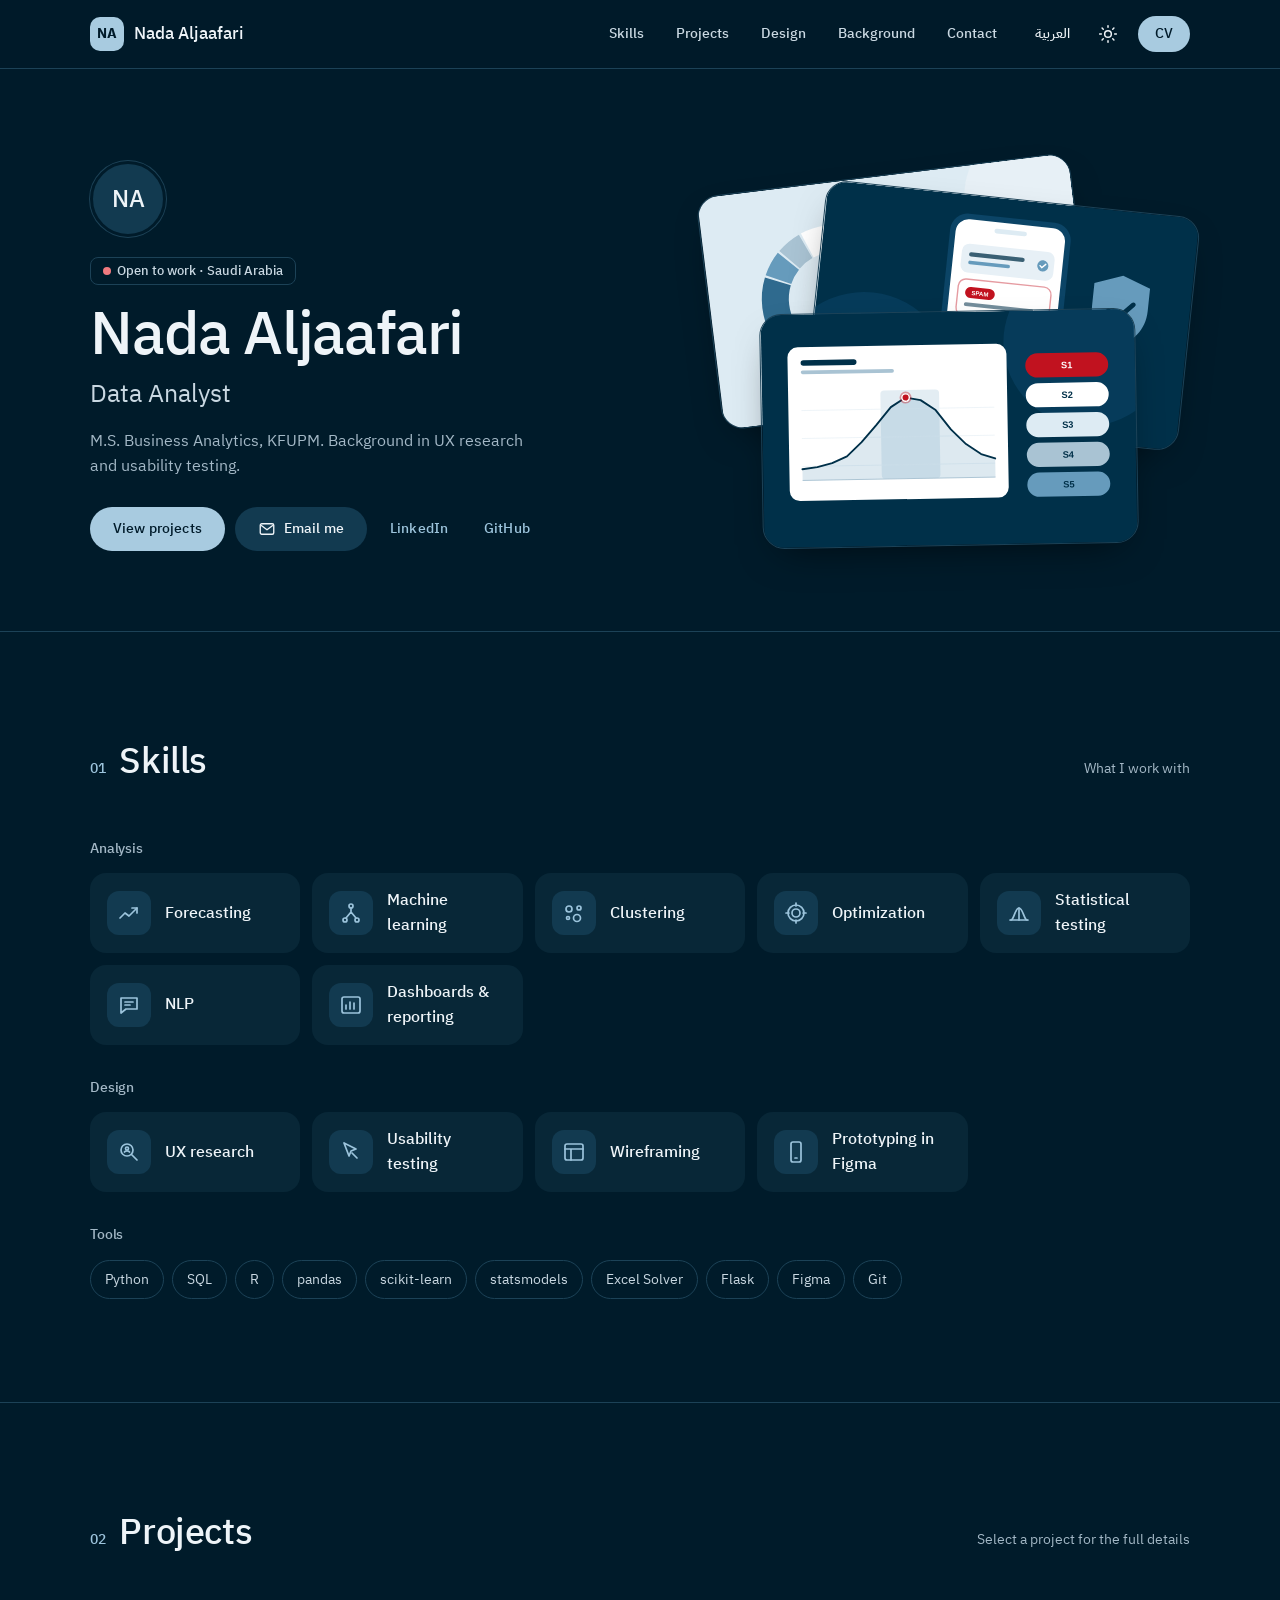
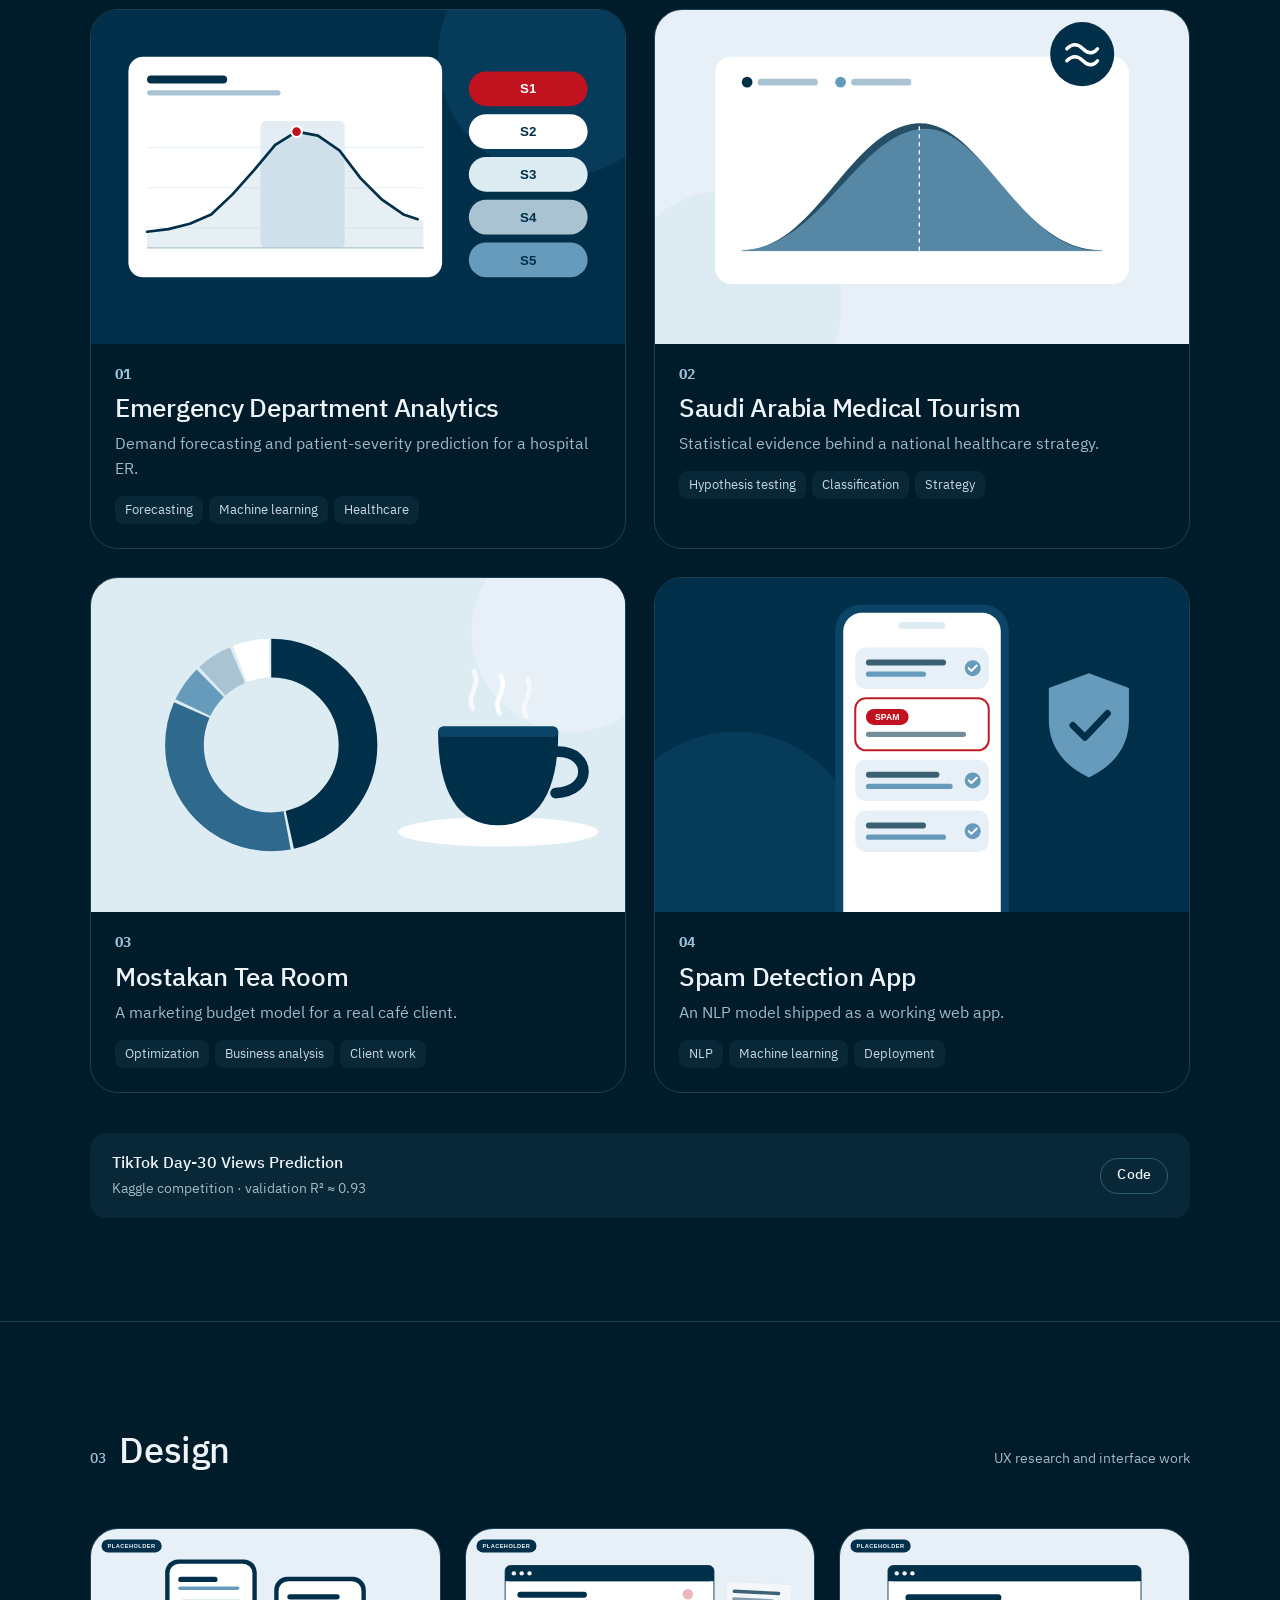
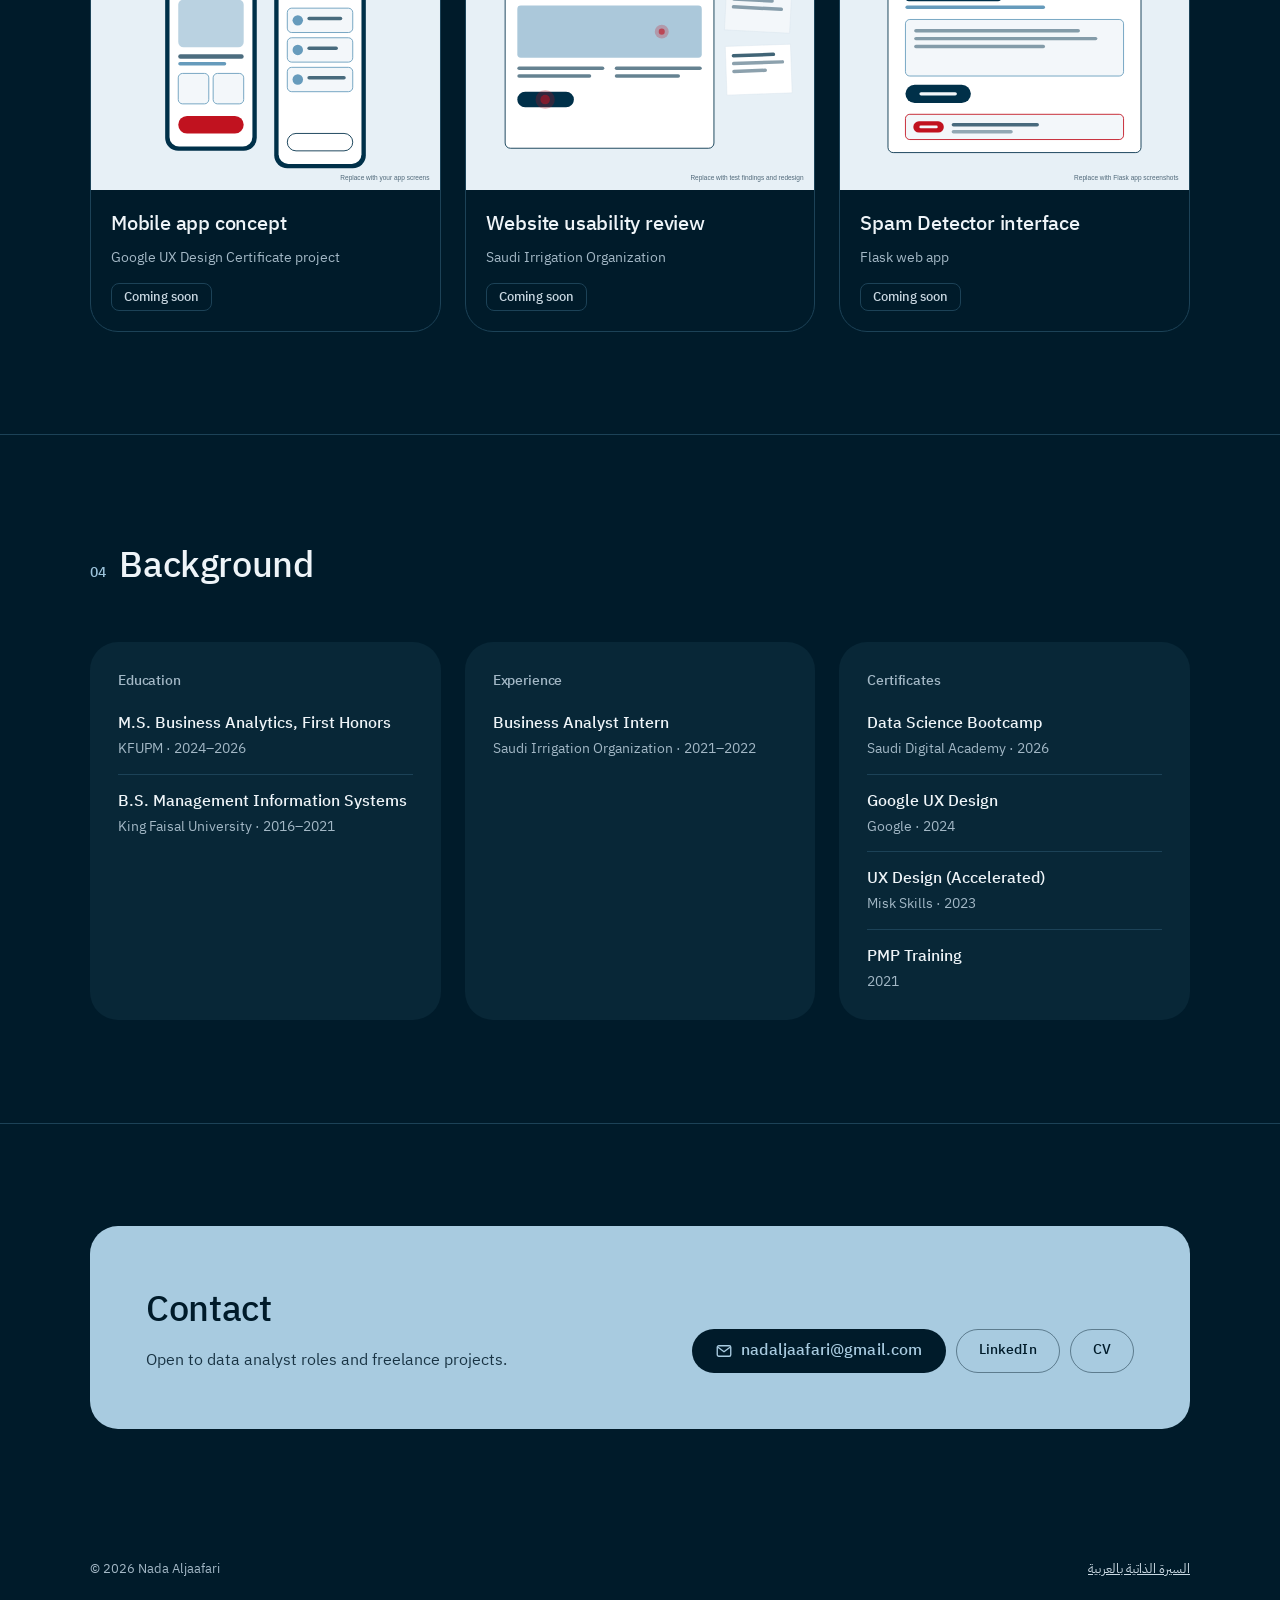
==== commit fe21e8a8: "Add files via upload" ====
--- a/index.html
+++ b/index.html
@@ -3,487 +3,245 @@
 <head>
 <meta charset="utf-8">
 <meta name="viewport" content="width=device-width, initial-scale=1, viewport-fit=cover">
-<script>try{var t=localStorage.getItem("theme");if(t==="light"||t==="dark")document.documentElement.setAttribute("data-theme",t);}catch(e){}</script>
+<title>Nada Aljaafari · Data Analyst</title>
+<script>document.documentElement.lang="en";document.documentElement.dir="ltr"</script>
+<meta name="description" content="Nada Aljaafari, data analyst. Projects in healthcare operations, strategy, marketing optimization and NLP, plus UX and interface work.">
+<meta name="theme-color" content="#001B2A">
 <link rel="icon" href="favicon.svg" type="image/svg+xml">
-<meta name="theme-color" content="#111214">
+<link rel="alternate" hreflang="en" href="https://nadamis.github.io/nada-portfolio/">
+<link rel="alternate" hreflang="ar" href="https://nadamis.github.io/nada-portfolio/ar/">
 <meta property="og:type" content="website">
 <meta property="og:title" content="Nada Aljaafari · Data Analyst">
-<meta property="og:description" content="Nada Aljaafari: data analyst. Case studies in healthcare operations, strategy, optimization and NLP.">
+<meta property="og:description" content="Data analyst. M.S. Business Analytics, KFUPM.">
 <meta property="og:url" content="https://nadamis.github.io/nada-portfolio/">
 <meta property="og:image" content="https://nadamis.github.io/nada-portfolio/og-image.png">
 <meta name="twitter:card" content="summary_large_image">
-<title>Nada Aljaafari · Data Analyst</title>
-<meta name="description" content="Nada Aljaafari: data analyst. Case studies in healthcare operations, strategy, optimization and NLP.">
+<script>try{if(localStorage.getItem("mode")==="light")document.documentElement.setAttribute("data-mode","light")}catch(e){}</script>
 <link rel="preconnect" href="https://fonts.googleapis.com">
 <link rel="preconnect" href="https://fonts.gstatic.com" crossorigin>
-<link rel="stylesheet" href="https://fonts.googleapis.com/css2?family=Instrument+Serif:ital@0;1&family=Geist:wght@300;400;500;600;700&family=Geist+Mono:wght@400;500&display=swap">
-<style>
-:root{
-  color-scheme: dark;
-  --bg:#111214; --panel:#17191c; --panel-2:#1c1f23; --track:#1f2429;
-  --ink:#eceae4; --ink-2:#b9bbbd; --muted:#8c9097; --faint:#5b6068;
-  --rule:#2a2d31; --accent:#9cc3d5; --accent-ink:#0f1a20; --context:#4a4f56; --heat-lo:#1f252a;
-  --serif:"Instrument Serif", "Times New Roman", Georgia, serif;
-  --sans:"Geist", "Helvetica Neue", Arial, sans-serif;
-  --mono:"Geist Mono", ui-monospace, "SFMono-Regular", Menlo, monospace;
-  --gutter:clamp(16px, 4vw, 48px);
-}
-@media (prefers-color-scheme: light){
-  :root:not([data-theme="dark"]){
-    color-scheme: light;
-    --bg:#f5f5f3; --panel:#eaebe8; --panel-2:#e2e3e0; --track:#dcdedb;
-    --ink:#141517; --ink-2:#43464b; --muted:#666a71; --faint:#a9adb3;
-    --rule:#d6d8d4; --accent:#2c6a88; --accent-ink:#ffffff; --context:#b3b7bd; --heat-lo:#e3e6e6;
-  }
-}
-:root[data-theme="light"]{
-  color-scheme: light;
-  --bg:#f5f5f3; --panel:#eaebe8; --panel-2:#e2e3e0; --track:#dcdedb;
-  --ink:#141517; --ink-2:#43464b; --muted:#666a71; --faint:#a9adb3;
-  --rule:#d6d8d4; --accent:#2c6a88; --accent-ink:#ffffff; --context:#b3b7bd; --heat-lo:#e3e6e6;
-}
-*{box-sizing:border-box}
-html{scroll-behavior:smooth}
-body{margin:0;background:var(--bg);color:var(--ink);font-family:var(--sans);font-size:16px;line-height:1.6;-webkit-font-smoothing:antialiased}
-a{color:inherit;text-decoration:none}
-a:focus-visible,button:focus-visible{outline:2px solid var(--accent);outline-offset:3px}
-.wrap{max-width:1280px;margin-inline:auto;padding-inline:var(--gutter)}
-.mono{font-family:var(--mono);font-size:11px;letter-spacing:.08em;text-transform:uppercase;color:var(--muted)}
-.label{font-family:var(--mono);font-size:11px;letter-spacing:.1em;text-transform:uppercase;color:var(--muted)}
-.label::after{content:" ►";font-size:8px;vertical-align:1px}
-hr.rule{border:0;height:1px;background:var(--rule);margin:0;position:relative}
-
-/* nav */
-nav{position:sticky;top:env(safe-area-inset-top,0px);z-index:10;background:color-mix(in srgb,var(--bg) 88%,transparent);backdrop-filter:blur(10px);border-bottom:1px solid var(--rule)}
-nav .wrap{display:flex;align-items:center;justify-content:space-between;gap:16px;height:64px}
-.brand{font-family:var(--serif);font-size:20px;letter-spacing:.02em;display:flex;align-items:center;gap:10px}
-.brand::before{content:"";width:22px;height:1px;background:var(--muted)}
-.navlinks{display:flex;align-items:center;gap:28px;font-size:14px}
-.navlinks a:not(.btn){color:var(--ink-2)}
-.navlinks a:not(.btn):hover{color:var(--ink)}
-.theme{font:500 11px var(--mono);letter-spacing:.08em;text-transform:uppercase;background:none;color:var(--ink-2);border:0;cursor:pointer;padding:6px 0;display:flex;align-items:center;gap:8px}
-.theme:hover{color:var(--ink)}
-.theme .dot{width:10px;height:10px;border-radius:50%;border:1px solid currentColor;background:linear-gradient(90deg,currentColor 50%,transparent 50%)}
-.btn{border:1px solid var(--ink-2);padding:8px 16px;border-radius:2px;font-size:14px;transition:background .2s,color .2s}
-.btn:hover{background:var(--ink);color:var(--bg)}
-
-/* hero */
-.hero{padding-block:clamp(48px,9vw,120px) clamp(40px,6vw,72px)}
-.hero-meta{display:grid;grid-template-columns:1fr 1fr 1.3fr;gap:24px;align-items:start;margin-bottom:clamp(48px,10vw,140px)}
-.hero-meta p{margin:0;font-family:var(--mono);font-size:12px;line-height:1.7;letter-spacing:.04em;text-transform:uppercase;color:var(--ink-2);max-width:42ch}
-.hero-meta p b{color:var(--ink);font-weight:500}
-h1{margin:0;font-weight:400;line-height:.9}
-h1 .serif{display:block;font-family:var(--serif);font-size:clamp(52px,10.5vw,152px);letter-spacing:-.01em;text-transform:uppercase}
-h1 .sans{display:block;font-family:var(--sans);font-weight:700;font-size:clamp(40px,8.4vw,120px);letter-spacing:-.035em;text-transform:uppercase;padding-left:clamp(0px,6vw,96px);margin-top:.08em}
-h1 .dot{color:var(--accent)}
-.hero-links{display:flex;flex-wrap:wrap;gap:12px 32px;margin-top:clamp(32px,5vw,56px);padding-left:clamp(0px,6vw,96px);font-size:14px}
-.hero-links a{color:var(--ink-2);border-bottom:1px solid transparent}
-.hero-links a:hover{color:var(--ink);border-color:var(--ink)}
-
-@media (prefers-reduced-motion: no-preference){
-  .rise{animation:rise .9s cubic-bezier(.2,.7,.2,1) both}
-  .d1{animation-delay:.08s}.d2{animation-delay:.18s}.d3{animation-delay:.3s}.d4{animation-delay:.42s}
-  @keyframes rise{from{opacity:.001;transform:translateY(18px)}to{opacity:1;transform:none}}
-}
-
-/* sections */
-section{padding-block:clamp(56px,8vw,112px)}
-.row{display:grid;grid-template-columns:200px 1fr;gap:clamp(24px,4vw,64px)}
-.statement{font-family:var(--serif);font-size:clamp(28px,3.6vw,46px);line-height:1.12;margin:0 0 28px;max-width:24ch;text-wrap:balance}
-.statement em{color:var(--accent);font-style:italic}
-.body{color:var(--ink-2);max-width:62ch;margin:0}
-
-.timeline{list-style:none;margin:48px 0 0;padding:0;display:grid;grid-template-columns:repeat(4,1fr);border-top:1px solid var(--rule)}
-.timeline li{padding:20px 20px 0 0;position:relative}
-.timeline li::before{content:"";position:absolute;top:-4px;left:0;width:7px;height:7px;border-radius:50%;background:var(--muted)}
-.timeline li.now::before{background:var(--accent)}
-.timeline .yr{font-family:var(--mono);font-size:11px;color:var(--muted);letter-spacing:.06em}
-.timeline b{display:block;font-weight:500;margin:6px 0 4px;font-size:15px}
-.timeline span{display:block;font-size:13px;color:var(--muted);line-height:1.5}
-.timeline .tag{display:inline-block;margin-top:10px;font-family:var(--mono);font-size:10px;letter-spacing:.08em;text-transform:uppercase;padding:3px 7px;border:1px solid var(--rule);color:var(--ink-2)}
-
-.skills{font-family:var(--serif);font-size:clamp(24px,3.2vw,40px);line-height:1.3;margin:0;text-transform:uppercase;text-wrap:balance}
-.skills i{font-style:normal;color:var(--faint);padding-inline:.25em}
-.tools{margin-top:24px;font-family:var(--mono);font-size:12px;color:var(--muted);letter-spacing:.04em}
-
-/* work */
-.work-head{display:flex;justify-content:space-between;align-items:end;gap:24px;margin-bottom:clamp(32px,5vw,56px)}
-h2{margin:0;font-weight:400;line-height:.95}
-h2 .serif{display:block;font-family:var(--serif);font-size:clamp(44px,7vw,96px);text-transform:uppercase}
-h2 .sans{display:block;font-weight:700;font-size:clamp(34px,5.4vw,74px);letter-spacing:-.035em;text-transform:uppercase}
-.work-head p{max-width:34ch;color:var(--muted);font-size:14px;margin:0}
-.grid{display:grid;grid-template-columns:1fr 1fr;gap:clamp(24px,3vw,40px) clamp(20px,2.5vw,32px)}
-.tile{display:flex;flex-direction:column;gap:14px}
-.tile:nth-child(even){margin-top:clamp(0px,8vw,120px)}
-.panel{background:var(--panel);border-radius:6px;aspect-ratio:4/3;max-width:100%;display:flex;flex-direction:column;padding:clamp(16px,2.4vw,28px);transition:background .3s}
-.tile:hover .panel{background:var(--panel-2)}
-.panel .cap{font-family:var(--mono);font-size:10.5px;letter-spacing:.06em;text-transform:uppercase;color:var(--muted);display:flex;justify-content:space-between;gap:12px}
-.panel .cap b{color:var(--ink-2);font-weight:500}
-.panel svg{flex:1;width:100%;height:auto;min-height:0;margin-top:10px;overflow:visible}
-.meta{display:flex;justify-content:space-between;gap:12px;font-family:var(--mono);font-size:10.5px;letter-spacing:.08em;text-transform:uppercase;color:var(--muted)}
-.meta .team{color:var(--ink-2)}
-.tile h3{margin:0;font-weight:400;font-size:clamp(22px,2.2vw,28px);letter-spacing:-.01em;display:flex;justify-content:space-between;align-items:baseline;gap:16px}
-.tile h3 .arrow{font-family:var(--sans);transition:transform .25s}
-.tile:hover h3 .arrow{transform:translateX(6px)}
-.result{margin:0;padding-bottom:16px;border-bottom:1px solid var(--rule);color:var(--muted);font-size:14px}
-.result b{color:var(--ink);font-weight:600;font-size:18px;margin-right:6px;font-variant-numeric:tabular-nums}
-
-svg text{font-family:var(--mono);font-size:10px;fill:var(--muted)}
-svg .v{fill:var(--ink-2)}
-svg .hi{fill:var(--ink)}
-svg .axis{stroke:var(--rule);stroke-width:1}
-svg .grid-l{stroke:var(--rule);stroke-width:1;stroke-dasharray:2 3}
-svg .ref{stroke:var(--muted);stroke-width:1;stroke-dasharray:4 4}
-svg rect.m, svg circle.m{transition:opacity .2s}
-svg:hover .m{opacity:.55}
-svg .m:hover{opacity:1}
-
-.more{margin-top:clamp(40px,6vw,72px);border-top:1px solid var(--rule)}
-.more a{display:grid;grid-template-columns:120px 1fr minmax(160px,260px) 24px;gap:24px;align-items:center;padding-block:22px;border-bottom:1px solid var(--rule)}
-.more a:hover{background:linear-gradient(90deg,transparent,var(--panel),transparent)}
-.more b{font-weight:400;font-size:20px}
-.more small{display:block;color:var(--muted);font-size:13px;margin-top:2px}
-.more svg{width:100%;height:auto}
-
-/* experience list */
-.list{border-top:1px solid var(--rule)}
-.item{display:grid;grid-template-columns:1.2fr 1fr auto;gap:24px;padding-block:18px;border-bottom:1px solid var(--rule);align-items:baseline}
-.item b{font-weight:500}
-.item span{color:var(--ink-2);font-size:15px}
-.item time{font-family:var(--mono);font-size:12px;color:var(--muted);font-variant-numeric:tabular-nums;white-space:nowrap}
-.sub{margin:44px 0 16px}
-
-/* contact */
-.contact h2 .serif{font-size:clamp(52px,9vw,128px)}
-.contact-row{display:flex;flex-wrap:wrap;align-items:center;gap:16px 28px;margin-top:40px}
-.email{font-family:var(--serif);font-size:clamp(24px,3vw,36px);user-select:all}
-.copy{font:500 12px var(--mono);letter-spacing:.08em;text-transform:uppercase;background:none;color:var(--ink);border:1px solid var(--ink-2);padding:9px 14px;border-radius:2px;cursor:pointer}
-.copy:hover{background:var(--ink);color:var(--bg)}
-.contact-links{display:flex;flex-wrap:wrap;gap:12px 28px;margin-top:28px;font-size:14px;color:var(--ink-2)}
-.contact-links a:hover{color:var(--ink)}
-footer{border-top:1px solid var(--rule);padding-block:28px}
-footer .wrap{display:flex;justify-content:space-between;gap:16px;flex-wrap:wrap}
-
-@media (max-width: 900px){
-  .hero-meta{grid-template-columns:1fr 1fr}
-  .hero-meta p:last-child{grid-column:1/-1}
-  .row{grid-template-columns:1fr}
-  .timeline{grid-template-columns:1fr 1fr;row-gap:28px}
-  .grid{grid-template-columns:1fr}
-  .tile:nth-child(even){margin-top:0}
-  .work-head{flex-direction:column;align-items:start}
-  .item{grid-template-columns:1fr auto}
-  .item span{grid-column:1/-1;grid-row:2}
-  .more a{grid-template-columns:1fr 24px}
-  .more a .mono, .more a svg{display:none}
-}
-@media (max-width: 560px){
-  .navlinks a:not(.btn){display:none}
-  .navlinks{gap:18px}
-  .timeline{grid-template-columns:1fr}
-  .hero-meta{grid-template-columns:1fr}
-}
-</style>
+<link rel="stylesheet" href="https://fonts.googleapis.com/css2?family=Google+Sans:wght@400;500;700&family=IBM+Plex+Sans+Arabic:wght@400;500;700&display=swap">
+<link rel="stylesheet" href="assets/css/site.css">
 </head>
 <body>
-<nav>
+<a class="skip" href="#main">Skip to content</a>
+
+<header class="site-header">
+  <div class="wrap bar">
+    <a class="brand" href="#top"><span class="mono" aria-hidden="true">NA</span><span class="name">Nada Aljaafari</span></a>
+    <nav class="nav" id="nav" aria-label="Main">
+      <ul class="nav-links">
+        <li><a href="#skills">Skills</a></li>
+        <li><a href="#projects">Projects</a></li>
+        <li><a href="#design">Design</a></li>
+        <li><a href="#background">Background</a></li>
+        <li><a href="#contact">Contact</a></li>
+        <li class="nav-only-mobile"><a href="Nada_Aljaafari_CV.pdf">CV</a></li>
+      </ul>
+    </nav>
+    <div class="tools">
+      <a class="lang" href="ar/index.html" hreflang="ar" lang="ar">العربية</a>
+      <button class="icon-btn theme-toggle" type="button" aria-label="Switch to light mode">
+        <svg class="moon" viewBox="0 0 24 24" fill="none" stroke="currentColor" stroke-width="1.8" stroke-linecap="round" stroke-linejoin="round" aria-hidden="true"><path d="M20 14.5A8 8 0 0 1 9.5 4a8 8 0 1 0 10.5 10.5Z"/></svg>
+        <svg class="sun" viewBox="0 0 24 24" fill="none" stroke="currentColor" stroke-width="1.8" stroke-linecap="round" aria-hidden="true"><circle cx="12" cy="12" r="4"/><path d="M12 2v2M12 20v2M4.9 4.9l1.4 1.4M17.7 17.7l1.4 1.4M2 12h2M20 12h2M4.9 19.1l1.4-1.4M17.7 6.3l1.4-1.4"/></svg>
+      </button>
+      <button class="icon-btn menu-toggle" type="button" aria-expanded="false" aria-controls="nav" aria-label="Menu">
+        <svg viewBox="0 0 24 24" fill="none" stroke="currentColor" stroke-width="1.8" stroke-linecap="round" aria-hidden="true"><path d="M4 7h16M4 12h16M4 17h16"/></svg>
+      </button>
+      <a class="btn btn-filled btn-sm nav-cta" href="Nada_Aljaafari_CV.pdf">CV</a>
+    </div>
+  </div>
+</header>
+
+<main id="main">
+  <!-- Hero -->
+  <section class="wrap hero" id="top" aria-labelledby="hero-h">
+    <div class="hero-seq">
+      <div class="avatar" aria-hidden="true">NA</div>
+      <p class="chip status"><span class="dot"></span>Open to work · Saudi Arabia</p>
+      <h1 id="hero-h">Nada Aljaafari</h1>
+      <p class="role">Data Analyst</p>
+      <p class="intro">M.S. Business Analytics, KFUPM. Background in UX research and usability testing.</p>
+      <div class="actions">
+        <a class="btn btn-filled" href="#projects">View projects</a>
+        <a class="btn btn-tonal" href="mailto:nadaljaafari@gmail.com">
+          <svg viewBox="0 0 24 24" fill="none" stroke="currentColor" stroke-width="1.8" stroke-linejoin="round" aria-hidden="true"><rect x="3" y="5" width="18" height="14" rx="2"/><path d="m4 7 8 6 8-6"/></svg>Email me</a>
+        <a class="btn btn-text" href="https://www.linkedin.com/in/nadaaljaafari">LinkedIn</a>
+        <a class="btn btn-text" href="https://github.com/NadaMIS">GitHub</a>
+      </div>
+    </div>
+    <a class="hero-deck" href="#projects" aria-label="See projects">
+      <img class="d1" src="assets/img/cover-mostakan.svg" width="800" height="500" alt="">
+      <img class="d2" src="assets/img/cover-spam.svg" width="800" height="500" alt="">
+      <img class="d3" src="assets/img/cover-er.svg" width="800" height="500" alt="">
+    </a>
+  </section>
+
+  <!-- Skills -->
+  <section class="section" id="skills" aria-labelledby="skills-h">
+    <div class="wrap">
+      <div class="sec-head">
+        <h2 id="skills-h"><span class="sec-num">01</span>Skills</h2>
+        <p>What I work with</p>
+      </div>
+      <h3 class="skill-group">Analysis</h3>
+      <ul class="skill-grid">
+        <li class="skill reveal"><span class="skill-ic"><svg viewBox="0 0 24 24" fill="none" stroke="currentColor" stroke-width="1.7" stroke-linecap="round" stroke-linejoin="round" aria-hidden="true"><path pathLength="100" d="M3 17l5-5 4 3 8-8"/><path pathLength="100" d="M15 7h5v5"/></svg></span>Forecasting</li>
+        <li class="skill reveal"><span class="skill-ic"><svg viewBox="0 0 24 24" fill="none" stroke="currentColor" stroke-width="1.7" stroke-linecap="round" stroke-linejoin="round" aria-hidden="true"><circle pathLength="100" cx="12" cy="5" r="2"/><circle pathLength="100" cx="6" cy="19" r="2"/><circle pathLength="100" cx="18" cy="19" r="2"/><path pathLength="100" d="M12 7v4M12 11l-5 6M12 11l5 6"/></svg></span>Machine learning</li>
+        <li class="skill reveal"><span class="skill-ic"><svg viewBox="0 0 24 24" fill="none" stroke="currentColor" stroke-width="1.7" stroke-linecap="round" stroke-linejoin="round" aria-hidden="true"><circle pathLength="100" cx="7" cy="8" r="3"/><circle pathLength="100" cx="17" cy="7" r="2"/><circle pathLength="100" cx="15" cy="17" r="3.5"/><circle pathLength="100" cx="6" cy="17" r="1.5"/></svg></span>Clustering</li>
+        <li class="skill reveal"><span class="skill-ic"><svg viewBox="0 0 24 24" fill="none" stroke="currentColor" stroke-width="1.7" stroke-linecap="round" stroke-linejoin="round" aria-hidden="true"><circle pathLength="100" cx="12" cy="12" r="8"/><circle pathLength="100" cx="12" cy="12" r="4"/><path pathLength="100" d="M12 2v3M12 19v3M2 12h3M19 12h3"/></svg></span>Optimization</li>
+        <li class="skill reveal"><span class="skill-ic"><svg viewBox="0 0 24 24" fill="none" stroke="currentColor" stroke-width="1.7" stroke-linecap="round" stroke-linejoin="round" aria-hidden="true"><path pathLength="100" d="M3 19h18"/><path pathLength="100" d="M4 19c3 0 4-12 8-12s5 12 8 12"/><path pathLength="100" d="M12 7v12"/></svg></span>Statistical testing</li>
+        <li class="skill reveal"><span class="skill-ic"><svg viewBox="0 0 24 24" fill="none" stroke="currentColor" stroke-width="1.7" stroke-linecap="round" stroke-linejoin="round" aria-hidden="true"><path pathLength="100" d="M4 5h16v11H9l-5 4z"/><path pathLength="100" d="M8 9h8M8 12h5"/></svg></span>NLP</li>
+        <li class="skill reveal"><span class="skill-ic"><svg viewBox="0 0 24 24" fill="none" stroke="currentColor" stroke-width="1.7" stroke-linecap="round" stroke-linejoin="round" aria-hidden="true"><rect pathLength="100" x="3" y="4" width="18" height="16" rx="2"/><path pathLength="100" d="M7 16v-4M11 16V9M15 16v-6M19 8"/></svg></span>Dashboards &amp; reporting</li>
+      </ul>
+      <h3 class="skill-group">Design</h3>
+      <ul class="skill-grid">
+        <li class="skill reveal"><span class="skill-ic"><svg viewBox="0 0 24 24" fill="none" stroke="currentColor" stroke-width="1.7" stroke-linecap="round" stroke-linejoin="round" aria-hidden="true"><circle pathLength="100" cx="10" cy="10" r="6"/><path pathLength="100" d="M14.5 14.5L20 20"/><path pathLength="100" d="M7.5 12c.8-1.5 4.2-1.5 5 0"/><circle pathLength="100" cx="10" cy="8.5" r="1.5"/></svg></span>UX research</li>
+        <li class="skill reveal"><span class="skill-ic"><svg viewBox="0 0 24 24" fill="none" stroke="currentColor" stroke-width="1.7" stroke-linecap="round" stroke-linejoin="round" aria-hidden="true"><path pathLength="100" d="M5 3l12 6-5 2-2 5z"/><path pathLength="100" d="M13 13l5 5"/></svg></span>Usability testing</li>
+        <li class="skill reveal"><span class="skill-ic"><svg viewBox="0 0 24 24" fill="none" stroke="currentColor" stroke-width="1.7" stroke-linecap="round" stroke-linejoin="round" aria-hidden="true"><rect pathLength="100" x="3" y="4" width="18" height="16" rx="2"/><path pathLength="100" d="M3 9h18M9 9v11"/></svg></span>Wireframing</li>
+        <li class="skill reveal"><span class="skill-ic"><svg viewBox="0 0 24 24" fill="none" stroke="currentColor" stroke-width="1.7" stroke-linecap="round" stroke-linejoin="round" aria-hidden="true"><rect pathLength="100" x="7" y="2" width="10" height="20" rx="2"/><path pathLength="100" d="M11 18h2"/></svg></span>Prototyping in Figma</li>
+      </ul>
+      <h3 class="skill-group">Tools</h3>
+      <ul class="tool-row reveal" lang="en" dir="ltr"><li>Python</li><li>SQL</li><li>R</li><li>pandas</li><li>scikit-learn</li><li>statsmodels</li><li>Excel Solver</li><li>Flask</li><li>Figma</li><li>Git</li></ul>
+    </div>
+  </section>
+
+  <!-- Projects -->
+  <section class="section" id="projects" aria-labelledby="projects-h">
+    <div class="wrap">
+      <div class="sec-head">
+        <h2 id="projects-h"><span class="sec-num">02</span>Projects</h2>
+        <p>Select a project for the full details</p>
+      </div>
+
+      <ul class="pcards">
+        <li class="pcard reveal">
+          <img src="assets/img/cover-er.svg" width="800" height="500" alt="Illustration: ER arrivals peaking midday and a triage severity scale" loading="lazy">
+          <div class="body">
+            <span class="num">01</span>
+            <h3><a href="emergency-department.html">Emergency Department Analytics</a></h3>
+            <p>Demand forecasting and patient-severity prediction for a hospital ER.</p>
+            <ul class="tags"><li>Forecasting</li><li>Machine learning</li><li>Healthcare</li></ul>
+          </div>
+        </li>
+        <li class="pcard reveal">
+          <img src="assets/img/cover-medical.svg" width="800" height="500" alt="Illustration: two overlapping patient distributions" loading="lazy">
+          <div class="body">
+            <span class="num">02</span>
+            <h3><a href="medical-tourism.html">Saudi Arabia Medical Tourism</a></h3>
+            <p>Statistical evidence behind a national healthcare strategy.</p>
+            <ul class="tags"><li>Hypothesis testing</li><li>Classification</li><li>Strategy</li></ul>
+          </div>
+        </li>
+        <li class="pcard reveal">
+          <img src="assets/img/cover-mostakan.svg" width="800" height="500" alt="Illustration: tea cup beside a budget donut chart" loading="lazy">
+          <div class="body">
+            <span class="num">03</span>
+            <h3><a href="mostakan.html">Mostakan Tea Room</a></h3>
+            <p>A marketing budget model for a real café client.</p>
+            <ul class="tags"><li>Optimization</li><li>Business analysis</li><li>Client work</li></ul>
+          </div>
+        </li>
+        <li class="pcard reveal">
+          <img src="assets/img/cover-spam.svg" width="800" height="500" alt="Illustration: phone inbox with one message flagged as spam" loading="lazy">
+          <div class="body">
+            <span class="num">04</span>
+            <h3><a href="spam-detector.html">Spam Detection App</a></h3>
+            <p>An NLP model shipped as a working web app.</p>
+            <ul class="tags"><li>NLP</li><li>Machine learning</li><li>Deployment</li></ul>
+          </div>
+        </li>
+      </ul>
+
+      <div class="more-row">
+        <div><b>TikTok Day-30 Views Prediction</b><br><span>Kaggle competition · validation R² ≈ 0.93</span></div>
+        <a class="btn btn-outlined btn-sm" href="https://github.com/NadaMIS/tiktok-viral-prediction">Code</a>
+      </div>
+    </div>
+  </section>
+
+  <!-- Design -->
+  <section class="section" id="design" aria-labelledby="design-h">
+    <div class="wrap">
+      <div class="sec-head">
+        <h2 id="design-h"><span class="sec-num">03</span>Design</h2>
+        <p>UX research and interface work</p>
+      </div>
+      <ul class="designs">
+        <li class="design reveal">
+          <img src="assets/img/placeholder-mobile-app.svg" width="800" height="600" alt="Placeholder: two mobile app screens" loading="lazy">
+          <div class="body"><h3>Mobile app concept</h3><p>Google UX Design Certificate project</p><span class="chip">Coming soon</span></div>
+        </li>
+        <li class="design reveal">
+          <img src="assets/img/placeholder-usability.svg" width="800" height="600" alt="Placeholder: website with usability findings" loading="lazy">
+          <div class="body"><h3>Website usability review</h3><p>Saudi Irrigation Organization</p><span class="chip">Coming soon</span></div>
+        </li>
+        <li class="design reveal">
+          <img src="assets/img/placeholder-spam-ui.svg" width="800" height="600" alt="Placeholder: spam checker web app screen" loading="lazy">
+          <div class="body"><h3>Spam Detector interface</h3><p>Flask web app</p><span class="chip">Coming soon</span></div>
+        </li>
+      </ul>
+    </div>
+  </section>
+
+  <!-- Background -->
+  <section class="section" id="background" aria-labelledby="background-h">
+    <div class="wrap">
+      <div class="sec-head">
+        <h2 id="background-h"><span class="sec-num">04</span>Background</h2>
+      </div>
+      <div class="bg-grid">
+        <div class="bg-card reveal">
+          <h3>Education</h3>
+          <ul>
+            <li><div><b>M.S. Business Analytics, First Honors</b><span>KFUPM · 2024–2026</span></div></li>
+            <li><div><b>B.S. Management Information Systems</b><span>King Faisal University · 2016–2021</span></div></li>
+          </ul>
+        </div>
+        <div class="bg-card reveal">
+          <h3>Experience</h3>
+          <ul>
+            <li><div><b>Business Analyst Intern</b><span>Saudi Irrigation Organization · 2021–2022</span></div></li>
+          </ul>
+        </div>
+        <div class="bg-card reveal">
+          <h3>Certificates</h3>
+          <ul>
+            <li><div><b>Data Science Bootcamp</b><span>Saudi Digital Academy · 2026</span></div></li>
+            <li><div><b>Google UX Design</b><span>Google · 2024</span></div></li>
+            <li><div><b>UX Design (Accelerated)</b><span>Misk Skills · 2023</span></div></li>
+            <li><div><b>PMP Training</b><span>2021</span></div></li>
+          </ul>
+        </div>
+      </div>
+    </div>
+  </section>
+
+  <!-- Contact -->
+  <section class="section" id="contact" aria-labelledby="contact-h">
+    <div class="wrap">
+      <div class="contact-card">
+        <div>
+          <h2 id="contact-h">Contact</h2>
+          <p>Open to data analyst roles and freelance projects.</p>
+        </div>
+        <div class="actions">
+          <a class="btn btn-filled email-btn" href="mailto:nadaljaafari@gmail.com">
+            <svg viewBox="0 0 24 24" fill="none" stroke="currentColor" stroke-width="1.8" stroke-linejoin="round" aria-hidden="true"><rect x="3" y="5" width="18" height="14" rx="2"/><path d="m4 7 8 6 8-6"/></svg>nadaljaafari@gmail.com</a>
+          <a class="btn btn-outlined" href="https://www.linkedin.com/in/nadaaljaafari">LinkedIn</a>
+          <a class="btn btn-outlined" href="Nada_Aljaafari_CV.pdf">CV</a>
+        </div>
+      </div>
+    </div>
+  </section>
+</main>
+
+<footer class="site-footer">
   <div class="wrap">
-    <a class="brand" href="#top">Nada Aljaafari</a>
-    <div class="navlinks">
-      <a href="#work">Work</a>
-      <a href="#about">About</a>
-      <a href="Nada_Aljaafari_CV.pdf">CV</a>
-      <button class="theme" id="theme" type="button" aria-label="Switch colour mode"><span class="dot"></span><span id="themeLabel">Light</span></button>
-      <a class="btn" href="#contact">Get in touch</a>
-    </div>
+    <span>© 2026 Nada Aljaafari</span>
+    <a href="Nada_Aljaafari_CV_AR.pdf" hreflang="ar" lang="ar">السيرة الذاتية بالعربية</a>
   </div>
-</nav>
-
-<main id="top">
-  <header class="hero wrap">
-    <div class="hero-meta rise">
-      <p>Data analyst</p>
-      <p>Based in Saudi Arabia</p>
-      <p><b>M.S. Business Analytics, First Honors (KFUPM)</b> and a B.S. in Management Information Systems. I find the answer in the data, then design how people read it.</p>
-    </div>
-    <h1>
-      <span class="serif rise d1">Nada Aljaafari</span>
-      <span class="sans rise d2"><span class="dot">.</span>Data Analyst<span class="dot">.</span></span>
-    </h1>
-    <div class="hero-links rise d3">
-      <a href="https://www.linkedin.com/in/nadaaljaafari">LinkedIn</a>
-      <a href="https://github.com/NadaMIS">GitHub</a>
-      <a href="Nada_Aljaafari_CV.pdf">CV (English)</a>
-      <a href="Nada_Aljaafari_CV_AR.pdf">CV (عربي)</a>
-    </div>
-  </header>
-
-  <div class="wrap"><hr class="rule"></div>
-
-  <section id="about" class="wrap">
-    <div class="row">
-      <div class="label">About</div>
-      <div>
-        <p class="statement">I started in systems and user research, then moved into analytics. <em>Both still show in how I work.</em></p>
-        <p class="body">I clean the data, build the model and question the result. Then I shape the output around the person who has to act on it: a triage nurse, a hospital planner, a café owner. Usability testing taught me that an insight nobody can read hasn't been delivered.</p>
-        <ol class="timeline">
-          <li><span class="yr">2016 – 2021</span><b>B.S. Information Systems</b><span>King Faisal University</span><span class="tag">Systems</span></li>
-          <li><span class="yr">2021</span><b>Business Analyst Intern</b><span>Saudi Irrigation Organization: usability testing and redesign recommendations</span><span class="tag">UX research</span></li>
-          <li><span class="yr">2023 – 2024</span><b>UX Design certificates</b><span>Misk Skills (2023), Google UX Design (2024)</span><span class="tag">UX design</span></li>
-          <li class="now"><span class="yr">2024 – 2026</span><b>M.S. Business Analytics</b><span>KFUPM, First Honors</span><span class="tag">Analytics</span></li>
-        </ol>
-      </div>
-    </div>
-  </section>
-
-  <div class="wrap"><hr class="rule"></div>
-
-  <section class="wrap">
-    <div class="row">
-      <div class="label">Skills</div>
-      <div>
-        <p class="skills">Data analysis<i>—</i>Forecasting<i>—</i>Machine learning<i>—</i>Optimization<i>—</i>Data visualization<i>—</i>UX research</p>
-        <p class="tools">Python · pandas · scikit-learn · statsmodels · SQL · R · Excel Solver · Flask</p>
-      </div>
-    </div>
-  </section>
-
-  <div class="wrap"><hr class="rule"></div>
-
-  <section id="work" class="wrap">
-    <div class="work-head">
-      <h2><span class="serif">Selected</span><span class="sans">Work<span style="color:var(--accent)">.</span></span></h2>
-      <p>Four projects, four kinds of decision. Open one for the full analysis.</p>
-    </div>
-
-    <div class="grid">
-      <!-- 01 ED -->
-      <a class="tile" href="emergency-department.html">
-        <div class="panel">
-          <div class="cap"><span>Severity classifier · actual vs predicted</span></div>
-          <svg id="cm" viewBox="0 0 400 250" role="img" aria-label="Confusion matrix of the severity classifier"></svg>
-        </div>
-        <div class="meta"><span>Project /01 — Healthcare operations</span><span class="team">Team of 4 · my part: classification</span></div>
-        <h3>Emergency Department Analytics <span class="arrow">→</span></h3>
-        <p class="result"><b>0.32 → 0.48</b> macro F1 on rare critical cases</p>
-      </a>
-
-      <!-- 02 Medical -->
-      <a class="tile" href="medical-tourism.html">
-        <div class="panel">
-          <div class="cap"><span>Saudi vs non-Saudi classifier · accuracy</span></div>
-          <svg id="origin" viewBox="0 0 400 250" role="img" aria-label="Classifier accuracy: imbalanced 79.8 percent, undersampled 50.7 percent, SMOTE 59.7 percent, chance 50 percent"></svg>
-        </div>
-        <div class="meta"><span>Project /02 — Healthcare strategy</span><span class="team">Master's capstone</span></div>
-        <h3>Saudi Arabia Medical Tourism <span class="arrow">→</span></h3>
-        <p class="result"><b>79,000</b> patient records · consistent care confirmed</p>
-      </a>
-
-      <!-- 03 Mostakan -->
-      <a class="tile" href="mostakan.html">
-        <div class="panel">
-          <div class="cap"><span>Optimal budget split · SAR / month</span></div>
-          <svg id="lp" viewBox="0 0 400 250" role="img" aria-label="Budget allocation: YouTube 2,351, TikTok 1,749, Snapchat, Instagram and X 300 each"></svg>
-        </div>
-        <div class="meta"><span>Project /03 — Business optimization</span><span class="team">Team of 4 · real client</span></div>
-        <h3>Mostakan Tea Room <span class="arrow">→</span></h3>
-        <p class="result"><b>≈1,202</b> people reached a month on SAR 5,000</p>
-      </a>
-
-      <!-- 04 Spam -->
-      <a class="tile" href="spam-detector.html">
-        <div class="panel">
-          <div class="cap"><span>Spam caught vs real messages flagged</span></div>
-          <svg id="spam" viewBox="0 0 400 250" role="img" aria-label="Naive Bayes caught 131 of 150 spam with 10 false flags; Decision Tree 124 with 32; KNN 96 with 2"></svg>
-        </div>
-        <div class="meta"><span>Project /04 — NLP + product</span><span class="team">Solo</span></div>
-        <h3>Spam Detection App <span class="arrow">→</span></h3>
-        <p class="result"><b>131 / 150</b> spam caught · 10 false flags</p>
-      </a>
-    </div>
-
-    <div class="more">
-      <a href="https://github.com/NadaMIS/tiktok-viral-prediction">
-        <span class="mono">Also on GitHub</span>
-        <span><b>TikTok Day-30 Views Prediction</b><small>Kaggle competition, top 27 · weighted ensemble of three models</small></span>
-        <svg id="tt" viewBox="0 0 280 60" role="img" aria-label="Validation R squared: Random Forest 0.934, AdaBoost 0.931, XGBoost 0.816"></svg>
-        <span>↗</span>
-      </a>
-    </div>
-  </section>
-
-  <div class="wrap"><hr class="rule"></div>
-
-  <section class="wrap">
-    <div class="row">
-      <div class="label">Experience</div>
-      <div>
-        <div class="list">
-          <div class="item"><b>Executive Secretary</b><span>Al-Kifah Academy</span><time>Sep 2022 – Nov 2022</time></div>
-          <div class="item"><b>Business Analyst Intern</b><span>Saudi Irrigation Organization</span><time>Mar 2021 – Jan 2022</time></div>
-        </div>
-        <div class="label sub">Education</div>
-        <div class="list">
-          <div class="item"><b>M.S. Business Analytics, First Honors</b><span>King Fahd University of Petroleum &amp; Minerals</span><time>2024 – 2026</time></div>
-          <div class="item"><b>B.S. Management Information Systems</b><span>King Faisal University</span><time>2016 – 2021</time></div>
-        </div>
-        <div class="label sub">Certifications</div>
-        <div class="list">
-          <div class="item"><b>Google UX Design Certificate</b><span>Google</span><time>2024</time></div>
-          <div class="item"><b>UX Design (Accelerated)</b><span>Misk Skills</span><time>2023</time></div>
-          <div class="item"><b>PMP Training</b><span>Exclusive Technology Training Center</span><time>2021</time></div>
-        </div>
-      </div>
-    </div>
-  </section>
-
-  <div class="wrap"><hr class="rule"></div>
-
-  <section id="contact" class="wrap contact">
-    <div class="label">Contact</div>
-    <h2 style="margin-top:24px"><span class="serif">Let's talk</span><span class="sans">about your data<span style="color:var(--accent)">.</span></span></h2>
-    <p class="body" style="margin-top:24px">Open to Data Analyst, Business Analyst and BI Analyst roles.</p>
-    <div class="contact-row">
-      <span class="email" id="email">nadaljaafari@gmail.com</span>
-      <button class="copy" id="copy" type="button">Copy email</button>
-    </div>
-    <div class="contact-links">
-      <a href="https://www.linkedin.com/in/nadaaljaafari">LinkedIn ↗</a>
-      <a href="https://github.com/NadaMIS">GitHub ↗</a>
-      <a href="Nada_Aljaafari_CV.pdf">CV (English) ↗</a>
-      <a href="Nada_Aljaafari_CV_AR.pdf">CV (عربي) ↗</a>
-    </div>
-  </section>
-</main>
-
-<footer>
-  <div class="wrap mono"><span>Nada Aljaafari · Saudi Arabia</span><span>Data analysis</span></div>
 </footer>
 
-<script>
-const NS="http://www.w3.org/2000/svg";
-function el(tag, attrs, parent, text){const e=document.createElementNS(NS,tag);for(const k in attrs)e.setAttribute(k,attrs[k]);if(text!=null)e.textContent=text;if(parent)parent.appendChild(e);return e;}
-function tip(e,t){el("title",{},e,t);}
-let C={};
-function readTokens(){const css=getComputedStyle(document.documentElement);const g=n=>css.getPropertyValue(n).trim();C={accent:g("--accent"),ctx:g("--context"),panel:g("--panel"),ink:g("--ink"),accentInk:g("--accent-ink"),track:g("--track"),heatLo:g("--heat-lo")};}
-const hex=h=>[1,3,5].map(i=>parseInt(h.slice(i,i+2),16));
-const draws=[];
-
-/* 01 confusion matrix (RF + SMOTE, test set) */
-draws.push(function(){
-  const s=document.getElementById("cm");
-  const M=[[2,0,3,0,0],[0,7,71,3,0],[0,47,2475,1199,70],[0,7,1047,6570,459],[0,0,51,558,216]];
-  const L=["S1","S2","S3","S4","S5"], cell=38, gap=2, x0=120, y0=20;
-  const max=Math.log10(6571);
-  // sequential: panel -> accent, log scale on counts
-  const lo=hex(C.heatLo), hi=hex(C.accent);
-  const mix=(t)=>"rgb("+lo.map((v,i)=>Math.round(v+(hi[i]-v)*t)).join(",")+")";
-  el("text",{x:x0+2.5*(cell+gap),y:y0-8,"text-anchor":"middle"},s,"Predicted →");
-  el("text",{x:x0-44,y:y0+2.5*(cell+gap),"text-anchor":"middle",transform:`rotate(-90 ${x0-44} ${y0+2.5*(cell+gap)})`},s,"Actual →");
-  M.forEach((r,i)=>{
-    el("text",{x:x0-10,y:y0+i*(cell+gap)+cell/2+3,"text-anchor":"end"},s,L[i]);
-    r.forEach((v,j)=>{
-      const t=v?Math.log10(v+1)/max:0;
-      const rc=el("rect",{class:"m",x:x0+j*(cell+gap),y:y0+i*(cell+gap),width:cell,height:cell,rx:2,fill:mix(t)},s);
-      tip(rc,`Actual ${L[i]}, predicted ${L[j]}: ${v.toLocaleString()}`);
-      if(v) el("text",{x:x0+j*(cell+gap)+cell/2,y:y0+i*(cell+gap)+cell/2+3,"text-anchor":"middle",style:`fill:${t>.62?C.accentInk:C.ink};font-size:${v>999?8.5:9.5}px`},s,v>999?(v/1000).toFixed(1)+"k":v);
-    });
-  });
-  M.forEach((_,j)=>el("text",{x:x0+j*(cell+gap)+cell/2,y:y0+5*(cell+gap)+12,"text-anchor":"middle"},s,L[j]));
-});
-
-/* 02 origin classifier accuracy */
-draws.push(function(){
-  const s=document.getElementById("origin");
-  const d=[["Imbalanced","79.8","predicts all Saudi",79.8,false],["Undersampled","50.7","",50.7,true],["SMOTE","59.7","best balanced",59.7,true]];
-  const x0=46,y0=18,h=178,w=320,top=100;
-  const y=v=>y0+h-(v/top)*h;
-  [0,25,50,75,100].forEach(v=>{el("line",{x1:x0,x2:x0+w,y1:y(v),y2:y(v),class:v?"grid-l":"axis"},s);el("text",{x:x0-8,y:y(v)+3,"text-anchor":"end"},s,v+"%");});
-  const bw=64,step=w/3;
-  d.forEach((r,i)=>{
-    const bx=x0+step*i+(step-bw)/2;
-    const rc=el("rect",{class:"m",x:bx,y:y(r[3]),width:bw,height:y(0)-y(r[3]),rx:3,fill:r[4]?C.accent:C.ctx},s);
-    tip(rc,`${r[0]}: ${r[1]}% accuracy`);
-    el("text",{x:bx+bw/2,y:y(r[3])-8,"text-anchor":"middle",class:"hi",style:"font-size:12px"},s,r[1]+"%");
-    el("text",{x:bx+bw/2,y:y0+h+16,"text-anchor":"middle"},s,r[0]);
-    if(r[2]) el("text",{x:bx+bw/2,y:y0+h+29,"text-anchor":"middle",style:"font-size:9px"},s,r[2]);
-  });
-  el("line",{x1:x0,x2:x0+w,y1:y(50),y2:y(50),class:"ref"},s);
-  el("text",{x:x0+w+4,y:y(50)+3},s,"chance");
-});
-
-/* 03 LP allocation */
-draws.push(function(){
-  const s=document.getElementById("lp");
-  const d=[["YouTube",2351,true],["TikTok",1749,true],["Snapchat",300,false],["Instagram",300,false],["X",300,false]];
-  const x0=84,w=250,y0=14,bh=26,gap=14,max=2500;
-  const x=v=>x0+(v/max)*w;
-  [0,500,1000,1500,2000,2500].forEach(v=>{el("line",{x1:x(v),x2:x(v),y1:y0-4,y2:y0+5*(bh+gap)-gap+4,class:v?"grid-l":"axis"},s);el("text",{x:x(v),y:y0+5*(bh+gap)+10,"text-anchor":"middle"},s,v?(v/1000)+"k":"0");});
-  d.forEach((r,i)=>{
-    const yy=y0+i*(bh+gap);
-    el("text",{x:x0-10,y:yy+bh/2+3,"text-anchor":"end",class:"v"},s,r[0]);
-    const rc=el("rect",{class:"m",x:x0,y:yy,width:x(r[1])-x0,height:bh,rx:3,fill:r[2]?C.accent:C.ctx},s);
-    tip(rc,`${r[0]}: SAR ${r[1].toLocaleString()}`);
-    el("text",{x:x(r[1])+6,y:yy+bh/2+3,class:r[2]?"hi":""},s,"SAR "+r[1].toLocaleString());
-  });
-  el("line",{x1:x(300),x2:x(300),y1:y0+2*(bh+gap)-6,y2:y0+5*(bh+gap)-gap+4,class:"ref"},s);
-});
-
-/* 04 spam trade-off scatter */
-draws.push(function(){
-  const s=document.getElementById("spam");
-  const d=[["Naive Bayes",131,10,true],["Decision Tree",124,32,false],["KNN",96,2,false]];
-  const x0=48,y0=12,w=300,h=176;
-  const x=v=>x0+((v-80)/70)*w, y=v=>y0+(v/40)*h;
-  [80,100,120,140,150].forEach(v=>{el("line",{x1:x(v),x2:x(v),y1:y0,y2:y0+h,class:"grid-l"},s);el("text",{x:x(v),y:y0+h+14,"text-anchor":"middle"},s,v);});
-  [0,10,20,30,40].forEach(v=>{el("line",{x1:x0,x2:x0+w,y1:y(v),y2:y(v),class:v?"grid-l":"axis"},s);el("text",{x:x0-8,y:y(v)+3,"text-anchor":"end"},s,v);});
-  el("text",{x:x0+w/2,y:y0+h+30,"text-anchor":"middle"},s,"Spam caught (of 150) →");
-  el("text",{x:14,y:y0+h/2,"text-anchor":"middle",transform:`rotate(-90 14 ${y0+h/2})`},s,"↓ Real messages flagged");
-  d.forEach(r=>{
-    const c=el("circle",{class:"m",cx:x(r[1]),cy:y(r[2]),r:r[3]?9:7,fill:r[3]?C.accent:C.ctx,stroke:C.panel,"stroke-width":2},s);
-    tip(c,`${r[0]}: caught ${r[1]} spam, flagged ${r[2]} real messages`);
-    const right=r[1]<140;
-    el("text",{x:x(r[1])+(right?14:-14),y:y(r[2])+4,"text-anchor":right?"start":"end",class:r[3]?"hi":"v"},s,`${r[0]} ${r[1]} / ${r[2]}`);
-  });
-});
-
-/* TikTok mini bars */
-draws.push(function(){
-  const s=document.getElementById("tt");
-  const d=[["RF",.934,true],["Ada",.931,false],["XGB",.816,false]];
-  d.forEach((r,i)=>{
-    const yy=4+i*19;
-    el("text",{x:0,y:yy+10},s,r[0]);
-    el("rect",{x:34,y:yy+2,width:170,height:10,rx:2,fill:C.track},s);
-    const rc=el("rect",{class:"m",x:34,y:yy+2,width:170*r[1],height:10,rx:2,fill:r[2]?C.accent:C.ctx},s);
-    tip(rc,`${r[0]} R² ${r[1]}`);
-    el("text",{x:212,y:yy+10,class:r[2]?"hi":""},s,"R² "+r[1].toFixed(3));
-  });
-});
-
-function drawAll(){readTokens();["cm","origin","lp","spam","tt"].forEach(id=>{document.getElementById(id).textContent=""});draws.forEach(f=>f());}
-
-/* theme toggle */
-(function(){
-  const root=document.documentElement, btn=document.getElementById("theme"), label=document.getElementById("themeLabel");
-  const current=()=>root.getAttribute("data-theme")||(matchMedia("(prefers-color-scheme: light)").matches?"light":"dark");
-  const sync=()=>{label.textContent=current()==="dark"?"Light":"Dark";};
-  let saved=null; try{saved=localStorage.getItem("theme");}catch(_){}
-  if(saved==="light"||saved==="dark") root.setAttribute("data-theme",saved);
-  btn.addEventListener("click",()=>{const next=current()==="dark"?"light":"dark";root.setAttribute("data-theme",next);try{localStorage.setItem("theme",next);}catch(_){}});
-  matchMedia("(prefers-color-scheme: light)").addEventListener("change",()=>{sync();drawAll();});
-  new MutationObserver(()=>{sync();drawAll();}).observe(root,{attributes:true,attributeFilter:["data-theme"]});
-  sync();
-})();
-drawAll();
-
-/* copy email */
-document.getElementById("copy").addEventListener("click",async e=>{
-  const b=e.currentTarget, t="nadaljaafari@gmail.com";
-  try{await navigator.clipboard.writeText(t);b.textContent="Copied";}
-  catch(_){const r=document.createRange();r.selectNodeContents(document.getElementById("email"));const sel=getSelection();sel.removeAllRanges();sel.addRange(r);b.textContent="Selected, press ⌘C";}
-  setTimeout(()=>b.textContent="Copy email",2200);
-});
-</script>
+<script src="assets/js/site.js" defer></script>
 </body>
 </html>
--- a/assets/css/site.css
+++ b/assets/css/site.css
@@ -0,0 +1,427 @@
+/* =====================================================================
+   Nada Aljaafari · portfolio · v2
+   Material-style: white surfaces, one primary colour, tonal containers,
+   pill buttons and chips, Google Sans. One stylesheet for EN + AR.
+   ===================================================================== */
+
+/* ---------- 1. Tokens -------------------------------------------------
+   Dark is the default. Light applies only when the visitor picks it
+   (data-mode="light" on <html>, saved in localStorage).
+   Palette: Prussian Blue #003049, Air Superiority Blue #669BBC,
+   Papaya Whip #FDF0D5, Fire Brick #C1121F / Barn Red #780000 (tiny accents).
+   Contrast (AA): dark ink #EEF4F8 on #001B2A 16:1 · muted #A3B8C6 on bg 8.9:1
+   · light ink #003049 on #FFF 13.9:1 · light muted #51697A on #FFF 5.9:1.   */
+:root{
+  color-scheme: dark;
+  --bg:#001B2A; --surface:#082737; --surface-2:#0E3347; --outline:#1C4257; --outline-strong:#2F5C75;
+  --ink:#EEF4F8; --ink-2:#C9D8E2; --muted:#A3B8C6;
+  --primary:#A8CBE0; --on-primary:#001B2A; --primary-hover:#C2DBEA;
+  --tonal:#123A50; --on-tonal:#EEF4F8; --tonal-hover:#1A4760;
+  --link:#9CC4DC; --accent:#F07A7F; --focus:#9CC4DC;
+  --data-key:#FDF0D5; --data-ctx:#669BBC; --data-grid:#163A4E; --data-axis:#2F5C75; --data-ring:#082737;
+  --shadow:0 16px 40px -20px rgb(0 0 0 / .7);
+
+  --font:"Google Sans","IBM Plex Sans Arabic",system-ui,-apple-system,"Segoe UI",Roboto,Arial,sans-serif;
+  --fs-display:clamp(2.5rem, 1.9rem + 2.6vw, 3.75rem);
+  --fs-h2:clamp(1.75rem, 1.5rem + 1vw, 2.25rem);
+  --fs-h3:clamp(1.375rem, 1.25rem + .5vw, 1.625rem);
+  --fs-title:1.25rem;
+  --fs-body:1rem;
+  --fs-small:.875rem;
+  --fs-label:.8125rem;
+  --gutter:clamp(16px, 4vw, 40px);
+  --max:1180px;
+  --section:clamp(64px, 8vw, 104px);
+  --r-sm:8px; --r-md:16px; --r-lg:28px;
+  --header-h:68px;
+  --ease:cubic-bezier(.2,.7,.2,1);
+}
+:root[data-mode="light"]{
+  color-scheme: light;
+  --bg:#FFFFFF; --surface:#F3F7FA; --surface-2:#E7F0F6; --outline:#D6E2EA; --outline-strong:#A9C3D3;
+  --ink:#003049; --ink-2:#2F4B5C; --muted:#51697A;
+  --primary:#003049; --on-primary:#FFFFFF; --primary-hover:#0B4466;
+  --tonal:#DDEBF3; --on-tonal:#003049; --tonal-hover:#CFE2EE;
+  --link:#2F6A8E; --accent:#C1121F; --focus:#2F6A8E;
+  --data-key:#003049; --data-ctx:#5A8EAE; --data-grid:#DCE7EE; --data-axis:#A9C3D3; --data-ring:#FFFFFF;
+  --shadow:0 12px 32px -18px rgb(0 48 73 / .45);
+}
+
+/* ---------- 2. Base --------------------------------------------------- */
+*,*::before,*::after{box-sizing:border-box}
+html{scroll-behavior:smooth;scroll-padding-top:calc(var(--header-h) + 12px);-webkit-text-size-adjust:100%}
+body{margin:0;background:var(--bg);color:var(--ink);font-family:var(--font);font-size:var(--fs-body);line-height:1.55;-webkit-font-smoothing:antialiased}
+img,svg{display:block;max-width:100%}
+h1,h2,h3,p{margin:0}
+h1,h2,h3{font-weight:500;letter-spacing:-.01em;text-wrap:balance}
+ul,ol{margin:0;padding:0;list-style:none}
+a{color:var(--link)}
+:focus-visible{outline:2px solid var(--focus);outline-offset:3px;border-radius:6px}
+.wrap{width:100%;max-width:var(--max);margin-inline:auto;padding-inline:var(--gutter)}
+.visually-hidden{position:absolute!important;width:1px;height:1px;overflow:hidden;clip-path:inset(50%);white-space:nowrap}
+.skip{position:absolute;inset-inline-start:var(--gutter);top:-100px;z-index:100;background:var(--primary);color:var(--on-primary);padding:10px 16px;border-radius:999px;text-decoration:none}
+.skip:focus{top:calc(env(safe-area-inset-top,0px) + 10px)}
+
+/* ---------- 3. Buttons & chips --------------------------------------- */
+.btn{display:inline-flex;align-items:center;justify-content:center;gap:8px;min-height:44px;padding:10px 22px;border-radius:999px;border:1px solid transparent;font:500 var(--fs-small)/1.2 var(--font);letter-spacing:.01em;text-decoration:none;cursor:pointer;white-space:nowrap;transition:background-color .15s,border-color .15s,color .15s}
+.btn svg{width:18px;height:18px;flex:none}
+.btn-filled{background:var(--primary);color:var(--on-primary)}
+.btn-filled:hover{background:var(--primary-hover)}
+.btn-tonal{background:var(--tonal);color:var(--on-tonal)}
+.btn-tonal:hover{background:var(--tonal-hover)}
+.btn-outlined{border-color:var(--outline-strong);color:var(--ink)}
+.btn-outlined:hover{background:var(--surface-2)}
+.btn-text{color:var(--link);padding-inline:12px}
+.btn-text:hover{background:var(--surface-2)}
+.btn-sm{min-height:36px;padding:6px 16px}
+
+.chip{display:inline-flex;align-items:center;gap:6px;height:28px;padding:0 12px;border-radius:var(--r-sm);border:1px solid var(--outline);font-size:var(--fs-label);font-weight:500;color:var(--ink-2);background:var(--bg);white-space:nowrap}
+.tags{display:flex;flex-wrap:wrap;gap:6px}
+.tags li{font-size:var(--fs-label);color:var(--ink-2);background:var(--surface);border-radius:var(--r-sm);padding:4px 10px}
+.dot{width:8px;height:8px;border-radius:50%;background:var(--accent);flex:none}
+
+/* ---------- 4. Header ------------------------------------------------- */
+.site-header{position:sticky;top:env(safe-area-inset-top,0px);z-index:20;background:color-mix(in srgb,var(--bg) 90%,transparent);backdrop-filter:blur(12px);-webkit-backdrop-filter:blur(12px);border-bottom:1px solid var(--outline)}
+.bar{display:flex;align-items:center;gap:12px;height:var(--header-h)}
+.brand{display:flex;align-items:center;gap:10px;color:var(--ink);text-decoration:none;font-weight:500;font-size:1.0625rem;white-space:nowrap;margin-inline-end:auto}
+.mono{display:grid;place-items:center;width:34px;height:34px;border-radius:10px;background:var(--primary);color:var(--on-primary);font-size:.875rem;font-weight:700;letter-spacing:.02em}
+.nav-links{display:flex;gap:4px}
+.nav-links a{display:block;padding:8px 14px;border-radius:999px;color:var(--ink-2);text-decoration:none;font-size:var(--fs-small);font-weight:500}
+.nav-links a:hover{background:var(--surface-2);color:var(--ink)}
+.nav-only-mobile{display:none}
+.tools{display:flex;align-items:center;gap:4px}
+.lang{padding:8px 12px;border-radius:999px;color:var(--ink);text-decoration:none;font-size:var(--fs-small);font-weight:500}
+.lang:hover{background:var(--surface-2)}
+.icon-btn{display:inline-grid;place-items:center;width:44px;height:44px;border-radius:999px;border:0;background:transparent;color:var(--ink);cursor:pointer}
+.icon-btn:hover{background:var(--surface-2)}
+.icon-btn svg{width:20px;height:20px}
+.theme-toggle .moon{display:none}
+:root[data-mode="light"] .theme-toggle .moon{display:block}
+:root[data-mode="light"] .theme-toggle .sun{display:none}
+.menu-toggle{display:none}
+.nav-cta{margin-inline-start:4px}
+@media (max-width: 880px){
+  .menu-toggle{display:inline-grid}
+  .nav-cta{display:none}
+  .nav{display:none;position:absolute;top:100%;inset-inline:0;background:var(--bg);border-bottom:1px solid var(--outline);box-shadow:0 16px 24px -20px rgb(0 48 73 / .4)}
+  .nav.open{display:block}
+  .nav-links{flex-direction:column;gap:2px;padding:10px var(--gutter) 18px;max-width:var(--max);margin-inline:auto}
+  .nav-links a{padding:12px 16px;font-size:1rem}
+  .nav-only-mobile{display:block}
+}
+@media (max-width: 400px){ .brand .name{display:none} }
+
+/* ---------- 5. Hero --------------------------------------------------- */
+.hero{display:grid;grid-template-columns:minmax(0,1.15fr) minmax(0,1fr);gap:40px clamp(32px,5vw,72px);align-items:center;padding-block:clamp(48px,7vw,96px) clamp(48px,6vw,80px)}
+@media (max-width: 900px){ .hero{grid-template-columns:1fr} }
+.avatar{width:76px;height:76px;border-radius:50%;display:grid;place-items:center;background:var(--tonal);color:var(--on-tonal);font-size:1.5rem;font-weight:500;margin-bottom:20px;border:3px solid var(--bg);box-shadow:0 0 0 1px var(--outline)}
+.status{margin-bottom:18px}
+.hero h1{font-size:var(--fs-display);line-height:1.05;font-weight:500;letter-spacing:-.02em}
+.role{font-size:clamp(1.25rem,1.1rem + .6vw,1.625rem);color:var(--ink-2);margin-top:8px}
+.intro{color:var(--muted);max-width:46ch;margin-top:16px}
+.actions{display:flex;flex-wrap:wrap;gap:10px;margin-top:28px}
+.stats{display:flex;flex-wrap:wrap;gap:12px 40px;margin-top:36px;padding-top:24px;border-top:1px solid var(--outline)}
+.stats strong{display:block;font-size:1.5rem;font-weight:500;font-variant-numeric:tabular-nums;line-height:1.2}
+.stats span{font-size:var(--fs-label);color:var(--muted)}
+
+.skills-card{background:var(--surface);border-radius:var(--r-lg);padding:clamp(20px,3vw,32px);display:grid;gap:22px}
+.skills-card h2{font-size:var(--fs-small);font-weight:500;color:var(--muted);margin-bottom:10px}
+.skills-card .tags li{background:var(--bg);border:1px solid var(--outline);font-size:var(--fs-small);padding:6px 12px}
+
+/* ---------- 6. Sections ----------------------------------------------- */
+.section{padding-block:var(--section);border-top:1px solid var(--outline)}
+.sec-head{display:flex;flex-wrap:wrap;align-items:baseline;justify-content:space-between;gap:8px 24px;margin-bottom:clamp(28px,4vw,48px)}
+.sec-head h2{font-size:var(--fs-h2);display:flex;align-items:baseline;gap:14px}
+.sec-num{font-size:var(--fs-small);font-weight:500;color:var(--link);font-variant-numeric:tabular-nums}
+.sec-head p{color:var(--muted);font-size:var(--fs-small)}
+
+/* ---------- 7. Projects (analytics) ----------------------------------- */
+.projects{display:grid}
+.proj{display:grid;grid-template-columns:minmax(0,5fr) minmax(0,7fr);gap:24px clamp(28px,4vw,56px);align-items:center;padding-block:clamp(28px,4vw,44px)}
+.proj + .proj{border-top:1px solid var(--outline)}
+.proj:first-child{padding-top:0}
+@media (max-width: 860px){ .proj{grid-template-columns:1fr} .proj .visual{order:-1} }
+.proj-top{display:flex;align-items:center;gap:12px;margin-bottom:14px}
+.num{font-size:var(--fs-small);font-weight:700;color:var(--link);font-variant-numeric:tabular-nums}
+.proj h3{font-size:var(--fs-h3);line-height:1.2}
+.desc{color:var(--ink-2);margin-top:10px;max-width:46ch}
+.kpi{display:flex;align-items:baseline;flex-wrap:wrap;gap:4px 10px;margin-top:18px}
+.kpi strong{font-size:1.75rem;font-weight:500;font-variant-numeric:tabular-nums;line-height:1.1}
+.kpi span{font-size:var(--fs-small);color:var(--muted)}
+.proj .tags{margin-top:16px}
+.proj .links{display:flex;flex-wrap:wrap;gap:8px;margin-top:22px}
+
+.visual{margin:0;background:var(--surface);border-radius:var(--r-lg);padding:clamp(18px,2.4vw,28px)}
+.vis-cap{display:flex;flex-wrap:wrap;justify-content:space-between;gap:6px 16px;font-size:var(--fs-label);color:var(--muted);margin-bottom:14px}
+.vis-cap b{font-weight:500;color:var(--ink-2)}
+.legend{display:flex;flex-wrap:wrap;gap:4px 14px}
+.legend span{display:inline-flex;align-items:center;gap:6px}
+.sw{width:10px;height:10px;border-radius:50%;display:inline-block;flex:none}
+.sw.k{background:var(--data-key)} .sw.c{background:var(--data-ctx)}
+
+.chart{width:100%;height:auto;overflow:visible}
+.chart text{font-family:var(--font);font-size:12px;fill:var(--muted)}
+.chart .t-ink{fill:var(--ink-2)}
+.chart .t-strong{fill:var(--ink);font-weight:700}
+.chart .k{fill:var(--data-key)}
+.chart .c{fill:var(--data-ctx)}
+.chart .grid{stroke:var(--data-grid);stroke-width:1}
+.chart .axis{stroke:var(--data-axis);stroke-width:1}
+.chart .ref{stroke:var(--muted);stroke-width:1;stroke-dasharray:4 4}
+.chart .link{stroke:var(--outline-strong);stroke-width:2}
+.chart .ring{stroke:var(--data-ring);stroke-width:2}
+
+.more-row{display:flex;flex-wrap:wrap;align-items:center;justify-content:space-between;gap:12px 24px;margin-top:clamp(24px,4vw,40px);padding:18px 22px;border-radius:var(--r-md);background:var(--surface)}
+.more-row b{font-weight:500}
+.more-row span{color:var(--muted);font-size:var(--fs-small)}
+
+/* ---------- 8. Design ------------------------------------------------- */
+.designs{display:grid;grid-template-columns:repeat(3,minmax(0,1fr));gap:clamp(16px,2.4vw,24px)}
+@media (max-width: 900px){ .designs{grid-template-columns:1fr;max-width:560px} }
+.design{display:flex;flex-direction:column;border:1px solid var(--outline);border-radius:var(--r-lg);overflow:hidden;background:var(--bg)}
+.design img{width:100%;height:auto;aspect-ratio:4/3;object-fit:cover;background:var(--surface)}
+.design .body{display:flex;flex-direction:column;gap:8px;padding:18px 20px 20px}
+.design h3{font-size:var(--fs-title)}
+.design p{color:var(--muted);font-size:var(--fs-small)}
+.design .chip{align-self:flex-start;margin-top:6px}
+
+/* ---------- 9. Background -------------------------------------------- */
+.bg-grid{display:grid;grid-template-columns:repeat(3,minmax(0,1fr));gap:clamp(16px,2.4vw,24px)}
+@media (max-width: 900px){ .bg-grid{grid-template-columns:1fr} }
+.bg-card{background:var(--surface);border-radius:var(--r-lg);padding:clamp(20px,2.6vw,28px)}
+.bg-card h3{font-size:var(--fs-small);font-weight:500;color:var(--muted);margin-bottom:6px}
+.bg-card li{padding-block:14px;border-bottom:1px solid var(--outline)}
+.bg-card li:last-child{border-bottom:0;padding-bottom:0}
+.bg-card b{display:block;font-weight:500}
+.bg-card span{display:block;font-size:var(--fs-small);color:var(--muted);margin-top:2px}
+
+/* ---------- 10. Contact ---------------------------------------------- */
+.contact-card{background:var(--primary);color:var(--on-primary);border-radius:var(--r-lg);padding:clamp(28px,5vw,56px);display:grid;grid-template-columns:minmax(0,1fr) auto;gap:24px 40px;align-items:end}
+@media (max-width: 760px){ .contact-card{grid-template-columns:1fr} }
+.contact-card h2{font-size:var(--fs-h2)}
+.contact-card p{margin-top:10px;opacity:.85;max-width:46ch}
+.contact-card .actions{margin-top:0}
+.contact-card .btn-filled{background:var(--on-primary);color:var(--primary)}
+.contact-card .btn-filled:hover{opacity:.9}
+.contact-card .btn-outlined{border-color:color-mix(in srgb,var(--on-primary) 45%,transparent);color:var(--on-primary)}
+.contact-card .btn-outlined:hover{background:color-mix(in srgb,var(--on-primary) 12%,transparent)}
+.contact-card :focus-visible{outline-color:var(--on-primary)}
+.email-btn{font-size:1rem}
+
+/* ---------- 11. Footer ------------------------------------------------ */
+.site-footer{padding-block:28px 36px;font-size:var(--fs-label);color:var(--muted)}
+.site-footer .wrap{display:flex;flex-wrap:wrap;justify-content:space-between;gap:12px}
+.site-footer a{color:var(--ink-2)}
+
+/* ---------- 12. Motion ------------------------------------------------
+   Small and quick. Everything is visible without JS; all of it is off
+   for visitors who ask for reduced motion.                               */
+.site-header{transition:box-shadow .25s,background-color .3s}
+.site-header.scrolled{box-shadow:var(--shadow)}
+body{transition:background-color .35s,color .35s}
+.pcard img{transition:transform .6s var(--ease)}
+.design img{transition:transform .6s var(--ease)}
+@media (prefers-reduced-motion: no-preference){
+  /* page-load: hero lines ease up in sequence, skill tags pop in */
+  .hero-seq > *{animation:rise .7s var(--ease) both;animation-delay:calc(var(--i,0) * 70ms)}
+  .skills-card{animation:rise .8s var(--ease) both;animation-delay:.25s}
+  .skills-card .tags li{animation:pop .45s cubic-bezier(.3,1.4,.5,1) both;animation-delay:calc(.45s + var(--j,0) * 28ms)}
+  @keyframes rise{from{opacity:.001;transform:translateY(16px)}}
+  @keyframes pop{from{opacity:.001;transform:scale(.85)}}
+
+  /* "open to work" dot breathes */
+  .status .dot{animation:breathe 2.4s ease-out infinite}
+  @keyframes breathe{0%{box-shadow:0 0 0 0 color-mix(in srgb,var(--accent) 60%,transparent)}80%,100%{box-shadow:0 0 0 7px transparent}}
+
+  /* scroll reveal with stagger (delay set per item in JS) */
+  .js .reveal.pre{opacity:0;transform:translateY(22px)}
+  .js .reveal{transition:opacity .6s ease,transform .7s var(--ease),box-shadow .2s,border-color .2s}
+
+  /* hover */
+  .pcard:hover img,.design:hover img{transform:scale(1.04)}
+  .btn:active{transform:scale(.97)}
+  .btn{transition:background-color .15s,border-color .15s,color .15s,transform .1s}
+  .theme-toggle svg{transition:transform .5s var(--ease)}
+  .theme-toggle:hover svg{transform:rotate(-25deg)}
+  .avatar{transition:transform .4s var(--ease)}
+  .avatar:hover{transform:rotate(-6deg) scale(1.05)}
+}
+@media (prefers-reduced-motion: reduce){ html{scroll-behavior:auto} *,*::before,*::after{transition:none!important;animation:none!important} }
+
+/* ---------- 13. Arabic / RTL ------------------------------------------ */
+[lang="ar"] body, body[lang="ar"]{line-height:1.75}
+[lang="ar"] h1,[lang="ar"] h2,[lang="ar"] h3{letter-spacing:0;line-height:1.4}
+[dir="rtl"] .chart{direction:ltr}
+[dir="rtl"] .flip{display:inline-block;transform:scaleX(-1);transform-box:fill-box;transform-origin:center}
+
+/* ---------- Project cover cards (home) -------------------------------- */
+.pcards{display:grid;grid-template-columns:repeat(2,minmax(0,1fr));gap:clamp(16px,2.4vw,28px)}
+@media (max-width: 760px){ .pcards{grid-template-columns:1fr} }
+.pcard{position:relative;display:flex;flex-direction:column;border:1px solid var(--outline);border-radius:var(--r-lg);overflow:hidden;background:var(--bg);transition:box-shadow .2s,transform .2s,border-color .2s}
+.pcard:hover{border-color:var(--outline-strong);box-shadow:var(--shadow);transform:translateY(-3px)}
+.pcard img{width:100%;height:auto;aspect-ratio:8/5;object-fit:cover}
+.pcard .body{display:flex;flex-direction:column;gap:8px;padding:20px 24px 24px}
+.pcard h3{font-size:var(--fs-h3);line-height:1.2}
+.pcard h3 a{color:var(--ink);text-decoration:none}
+.pcard h3 a::after{content:"";position:absolute;inset:0}
+.pcard:has(a:focus-visible){outline:2px solid var(--focus);outline-offset:3px}
+.pcard h3 a:focus-visible{outline:none}
+.pcard p{color:var(--muted)}
+.pcard .tags{margin-top:6px}
+
+/* ---------- Organisation logos (Background) ----------------------------
+   .org shows a short-name tile until the real logo file is supplied:
+   swap the <span> for <img class="org" src="assets/img/logos/…" alt="">.  */
+.bg-card li.org-row{display:grid;grid-template-columns:44px minmax(0,1fr);gap:14px;align-items:center}
+.bg-card .org{display:grid;place-items:center;width:44px;height:44px;margin:0;border-radius:12px;background:var(--bg);border:1px solid var(--outline);color:var(--ink-2);font-size:.6875rem;font-weight:700;letter-spacing:.02em;overflow:hidden}
+.bg-card img.org{object-fit:contain;padding:6px;background:#FFFFFF}
+.bg-card .org-kfupm{font-size:.5625rem;letter-spacing:0}
+
+/* ---------- Hero cover deck ------------------------------------------ */
+.hero-deck{position:relative;display:block;aspect-ratio:1/0.82;max-width:560px;width:100%;justify-self:center;border-radius:var(--r-lg)}
+.hero-deck img{position:absolute;width:78%;height:auto;aspect-ratio:8/5;border-radius:22px;box-shadow:var(--shadow);border:1px solid var(--outline);transition:transform .6s var(--ease)}
+.hero-deck .d1{top:4%;inset-inline-start:0;transform:rotate(-7deg)}
+.hero-deck .d2{top:10%;inset-inline-end:0;transform:rotate(6deg)}
+.hero-deck .d3{bottom:2%;inset-inline-start:11%;transform:rotate(-1deg)}
+.hero-deck:hover .d1{transform:rotate(-11deg) translate(-14px,-6px)}
+.hero-deck:hover .d2{transform:rotate(10deg) translate(14px,-6px)}
+.hero-deck:hover .d3{transform:rotate(0deg) translateY(-8px)}
+@media (max-width: 900px){ .hero-deck{max-width:440px} }
+@media (prefers-reduced-motion: no-preference){
+  .hero-deck{animation:rise .9s var(--ease) both;animation-delay:.3s}
+  .hero-deck .d1{animation:bob1 6s ease-in-out infinite alternate}
+  .hero-deck .d2{animation:bob2 7s ease-in-out infinite alternate}
+  .hero-deck .d3{animation:bob3 5.5s ease-in-out infinite alternate}
+  .hero-deck:hover img{animation-play-state:paused}
+  @keyframes bob1{from{translate:0 0}to{translate:0 -10px}}
+  @keyframes bob2{from{translate:0 -6px}to{translate:0 6px}}
+  @keyframes bob3{from{translate:0 4px}to{translate:0 -8px}}
+}
+
+/* ---------- Skills ---------------------------------------------------- */
+.skill-group{font-size:var(--fs-small);font-weight:500;color:var(--muted);margin:0 0 14px}
+.skill-grid + .skill-group,.skill-grid ~ .skill-group{margin-top:32px}
+.skill-grid{display:grid;grid-template-columns:repeat(auto-fill,minmax(190px,1fr));gap:12px}
+.skill{display:flex;align-items:center;gap:14px;padding:14px 16px;border-radius:var(--r-md);background:var(--surface);border:1px solid transparent;font-weight:500;transition:border-color .2s,background-color .2s,transform .2s}
+.skill:hover{border-color:var(--outline-strong);background:var(--surface-2)}
+.skill-ic{display:grid;place-items:center;width:44px;height:44px;flex:none;border-radius:12px;background:var(--tonal);color:var(--link)}
+.skill-ic svg{width:24px;height:24px}
+.tool-row{display:flex;flex-wrap:wrap;gap:8px}
+.tool-row li{padding:8px 14px;border-radius:999px;border:1px solid var(--outline);font-size:var(--fs-small);color:var(--ink-2);transition:border-color .2s,color .2s}
+.tool-row li:hover{border-color:var(--outline-strong);color:var(--ink)}
+@media (prefers-reduced-motion: no-preference){
+  /* icons draw themselves when the tile scrolls in */
+  .js .skill.pre .skill-ic svg *{stroke-dasharray:100;stroke-dashoffset:100}
+  .skill-ic svg *{stroke-dasharray:100;stroke-dashoffset:0;transition:stroke-dashoffset 1.1s var(--ease) .15s}
+  .skill:hover{transform:translateY(-2px)}
+  .skill:hover .skill-ic{animation:wiggle .5s var(--ease)}
+  @keyframes wiggle{30%{transform:rotate(-8deg) scale(1.06)}60%{transform:rotate(5deg)}}
+}
+@media (max-width: 480px){ .skill-grid{grid-template-columns:1fr 1fr} .skill{flex-direction:column;align-items:flex-start;gap:10px;font-size:var(--fs-small)} }
+@media (max-width: 600px){ .hero-deck{max-width:360px} .hero-deck img{width:72%} .hero-deck .d3{inset-inline-start:14%} }
+.bg-card .org-icon{color:var(--link)} .bg-card .org-icon svg{width:22px;height:22px}
+.bg-card img.org{padding:3px}
+
+/* ---------- Case study pages ------------------------------------------
+   Same tokens, buttons and cards as the homepage. Charts are static SVG
+   (visible without JS) and sized so labels stay ≥ 11px on a 360px phone. */
+.back{display:inline-flex;align-items:center;gap:6px;margin-top:clamp(20px,3vw,32px);font-size:var(--fs-small);font-weight:500;color:var(--link);text-decoration:none;padding:6px 12px 6px 8px;border-radius:999px}
+.back:hover{background:var(--surface-2)}
+.back svg{width:18px;height:18px}
+.cs-hero{display:grid;grid-template-columns:minmax(0,1.1fr) minmax(0,1fr);gap:32px clamp(32px,5vw,64px);align-items:center;padding-block:clamp(24px,4vw,48px) clamp(40px,5vw,64px)}
+@media (max-width: 900px){ .cs-hero{grid-template-columns:1fr} }
+.cs-kicker{display:flex;flex-wrap:wrap;gap:8px;margin-bottom:18px}
+.cs-hero h1{font-size:var(--fs-display);line-height:1.08;letter-spacing:-.02em}
+.cs-lede{font-size:clamp(1.0625rem,1rem + .3vw,1.1875rem);color:var(--ink-2);margin-top:16px;max-width:48ch}
+.cs-hero .tags{margin-top:20px}
+.cs-cover{border-radius:var(--r-lg);border:1px solid var(--outline);box-shadow:var(--shadow);overflow:hidden;max-width:560px;width:100%;justify-self:center}
+.cs-cover img{width:100%;height:auto;aspect-ratio:8/5}
+
+.stat-grid{display:grid;grid-template-columns:repeat(4,minmax(0,1fr));gap:12px}
+@media (max-width: 900px){ .stat-grid{grid-template-columns:repeat(2,minmax(0,1fr))} }
+.stat{background:var(--surface);border-radius:var(--r-md);padding:18px 20px}
+.stat strong{display:block;font-size:clamp(1.5rem,1.3rem + .8vw,2rem);font-weight:500;line-height:1.15;font-variant-numeric:tabular-nums}
+.stat.key strong{color:var(--link)}
+.stat span{display:block;margin-top:6px;font-size:var(--fs-small);color:var(--muted)}
+
+.cs-two{display:grid;grid-template-columns:minmax(0,1.4fr) minmax(0,1fr);gap:clamp(20px,3vw,32px);align-items:start}
+@media (max-width: 860px){ .cs-two{grid-template-columns:1fr} }
+.cs-text{font-size:1.0625rem;color:var(--ink-2);max-width:60ch}
+.role-card{background:var(--surface);border-radius:var(--r-lg);padding:clamp(20px,2.6vw,28px)}
+.role-card h3{font-size:var(--fs-small);font-weight:500;color:var(--muted);margin-bottom:8px}
+.role-card p{color:var(--ink)}
+.role-card .tool-row{margin-top:16px}
+.role-card .tool-row li{font-size:var(--fs-label);padding:6px 12px}
+
+.steps{display:grid;grid-template-columns:repeat(auto-fit,minmax(200px,1fr));gap:12px;counter-reset:step}
+.step{border:1px solid var(--outline);border-radius:var(--r-md);padding:18px 20px;counter-increment:step}
+.step::before{content:counter(step,decimal-leading-zero);display:block;font-size:var(--fs-small);font-weight:700;color:var(--link);margin-bottom:10px;font-variant-numeric:tabular-nums}
+.step b{display:block;font-weight:500;font-size:var(--fs-title);margin-bottom:4px}
+.step span{font-size:var(--fs-small);color:var(--muted)}
+
+.findings{display:grid;gap:clamp(20px,3vw,28px)}
+.finding{display:grid;grid-template-columns:minmax(0,1fr) minmax(0,1.35fr);gap:clamp(20px,3vw,40px);align-items:center;background:var(--surface);border-radius:var(--r-lg);padding:clamp(20px,3vw,36px)}
+@media (max-width: 860px){ .finding{grid-template-columns:1fr} }
+.finding h3{font-size:var(--fs-h3);line-height:1.25}
+.finding p{color:var(--ink-2);margin-top:10px;max-width:44ch}
+.finding .chip{margin-bottom:14px;background:transparent;border-color:var(--link);color:var(--link)}
+.fig{margin:0;background:var(--bg);border-radius:var(--r-md);padding:clamp(14px,2vw,22px)}
+.fig figcaption{display:flex;flex-wrap:wrap;justify-content:space-between;gap:6px 14px;font-size:var(--fs-label);color:var(--muted);margin-bottom:10px}
+.fig .chart{max-width:560px;margin-inline:auto}
+.fig img.shot{border-radius:var(--r-sm);width:100%;height:auto}
+.cs .chart text{font-size:13px}
+.cs .chart .t-small{font-size:11.5px}
+
+.decisions{display:grid;grid-template-columns:repeat(3,minmax(0,1fr));gap:12px}
+@media (max-width: 860px){ .decisions{grid-template-columns:1fr} }
+.decision{border-radius:var(--r-md);background:var(--tonal);color:var(--on-tonal);padding:20px 22px}
+.decision b{display:block;font-weight:500;font-size:var(--fs-title);margin-bottom:6px}
+.decision span{font-size:var(--fs-small);opacity:.85}
+.limits{color:var(--ink-2);max-width:66ch}
+
+.next-wrap{display:grid;grid-template-columns:minmax(0,1fr) minmax(0,1fr);gap:clamp(16px,2.4vw,28px);align-items:stretch}
+@media (max-width: 760px){ .next-wrap{grid-template-columns:1fr} }
+.code-card{display:flex;flex-direction:column;justify-content:space-between;gap:20px;border-radius:var(--r-lg);background:var(--surface);padding:clamp(22px,3vw,32px)}
+.code-card h3{font-size:var(--fs-h3)}
+.code-card p{color:var(--muted);margin-top:8px}
+.next-card{position:relative;display:grid;grid-template-columns:minmax(0,1fr) minmax(0,1.1fr);align-items:center;border:1px solid var(--outline);border-radius:var(--r-lg);overflow:hidden;background:var(--bg);transition:box-shadow .2s,transform .2s,border-color .2s}
+.next-card:hover{border-color:var(--outline-strong);box-shadow:var(--shadow);transform:translateY(-3px)}
+.next-card .body{padding:20px 22px}
+.next-card .lbl{font-size:var(--fs-label);color:var(--muted)}
+.next-card h3{font-size:var(--fs-title);margin-top:4px}
+.next-card h3 a{color:var(--ink);text-decoration:none}
+.next-card h3 a::after{content:"";position:absolute;inset:0}
+.next-card img{width:100%;height:100%;object-fit:cover;aspect-ratio:8/5}
+.next-card:has(a:focus-visible){outline:2px solid var(--focus);outline-offset:3px}
+.next-card h3 a:focus-visible{outline:none}
+@media (prefers-reduced-motion: no-preference){
+  .next-card img{transition:transform .6s var(--ease)}
+  .next-card:hover img{transform:scale(1.04)}
+  .cs-hero > *{animation:rise .7s var(--ease) both}
+  .cs-hero > :nth-child(2){animation-delay:.15s}
+  /* charts: bars grow and dots pop when the figure scrolls in */
+  .js .fig.pre .grow-x{transform:scaleX(0)}
+  .js .fig.pre .grow-y{transform:scaleY(0)}
+  .js .fig.pre .pop{transform:scale(0)}
+  .js .fig.pre .draw{stroke-dashoffset:var(--len,1000)}
+  .grow-x,.grow-y,.pop{transform-box:fill-box;transition:transform .9s var(--ease);transition-delay:calc(var(--d,0) * 70ms + 120ms)}
+  .grow-x{transform-origin:left center}
+  .grow-x.from-r{transform-origin:right center}
+  .grow-y{transform-origin:center bottom}
+  .pop{transform-origin:center}
+  .draw{stroke-dasharray:var(--len,1000);stroke-dashoffset:0;transition:stroke-dashoffset 1.4s var(--ease) .2s}
+}
+.chart .line-k{stroke:var(--data-key)} .chart .line-c{stroke:var(--data-ctx)}
+.chart .track{fill:var(--surface-2)}
+.chart .t-on-key{fill:var(--bg);font-weight:700} .chart .t-on-ctx{fill:var(--bg);font-weight:700}
+
+/* Phones: charts keep a readable text size (≈12px) and scroll sideways
+   inside their panel instead of shrinking. */
+@media (max-width: 560px){
+  .finding{padding:20px 16px}
+  .fig{margin-inline:-8px;padding:12px 10px;overflow-x:auto;-webkit-overflow-scrolling:touch;overscroll-behavior-x:contain}
+  .fig .chart{min-width:400px}
+}
+
+/* Arabic pages: IBM Plex Sans Arabic leads so Arabic and the numbers inside it share one typeface. */
+html[lang="ar"]{--font:"IBM Plex Sans Arabic","Google Sans",system-ui,sans-serif}
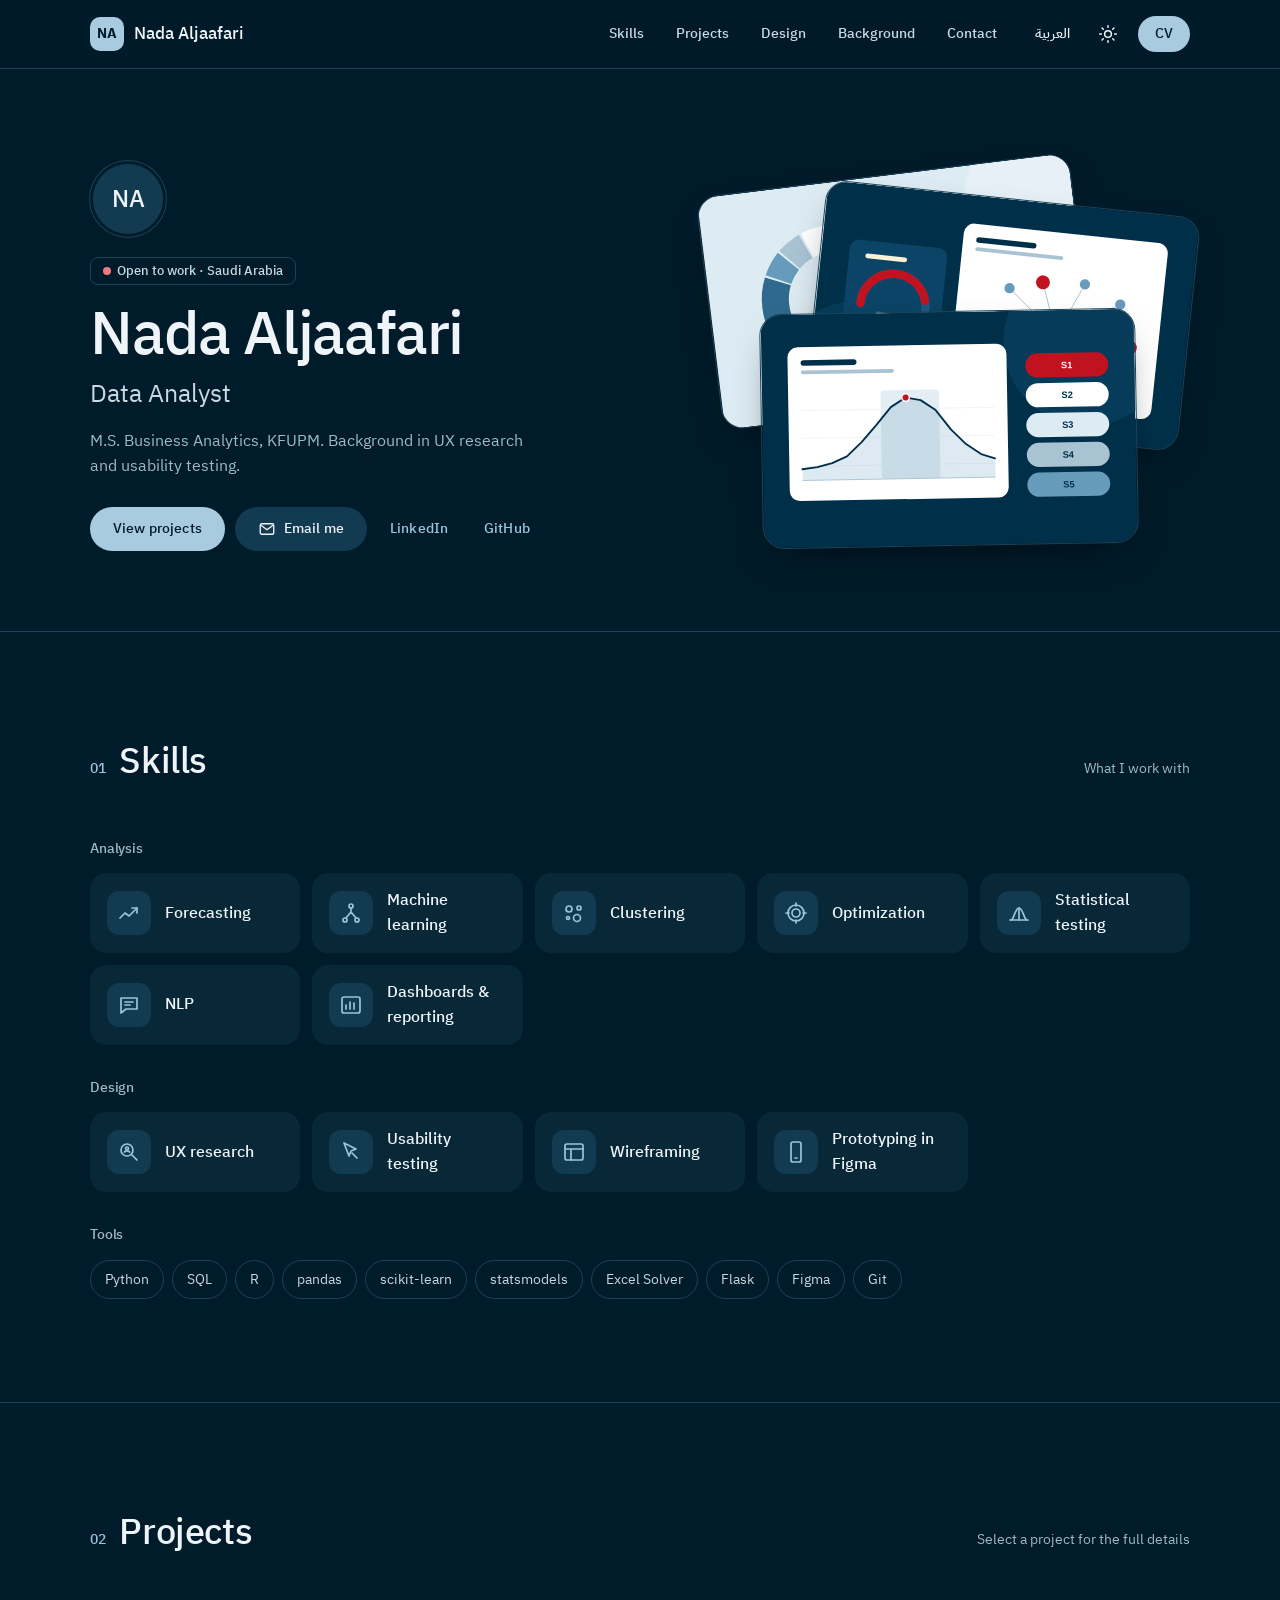
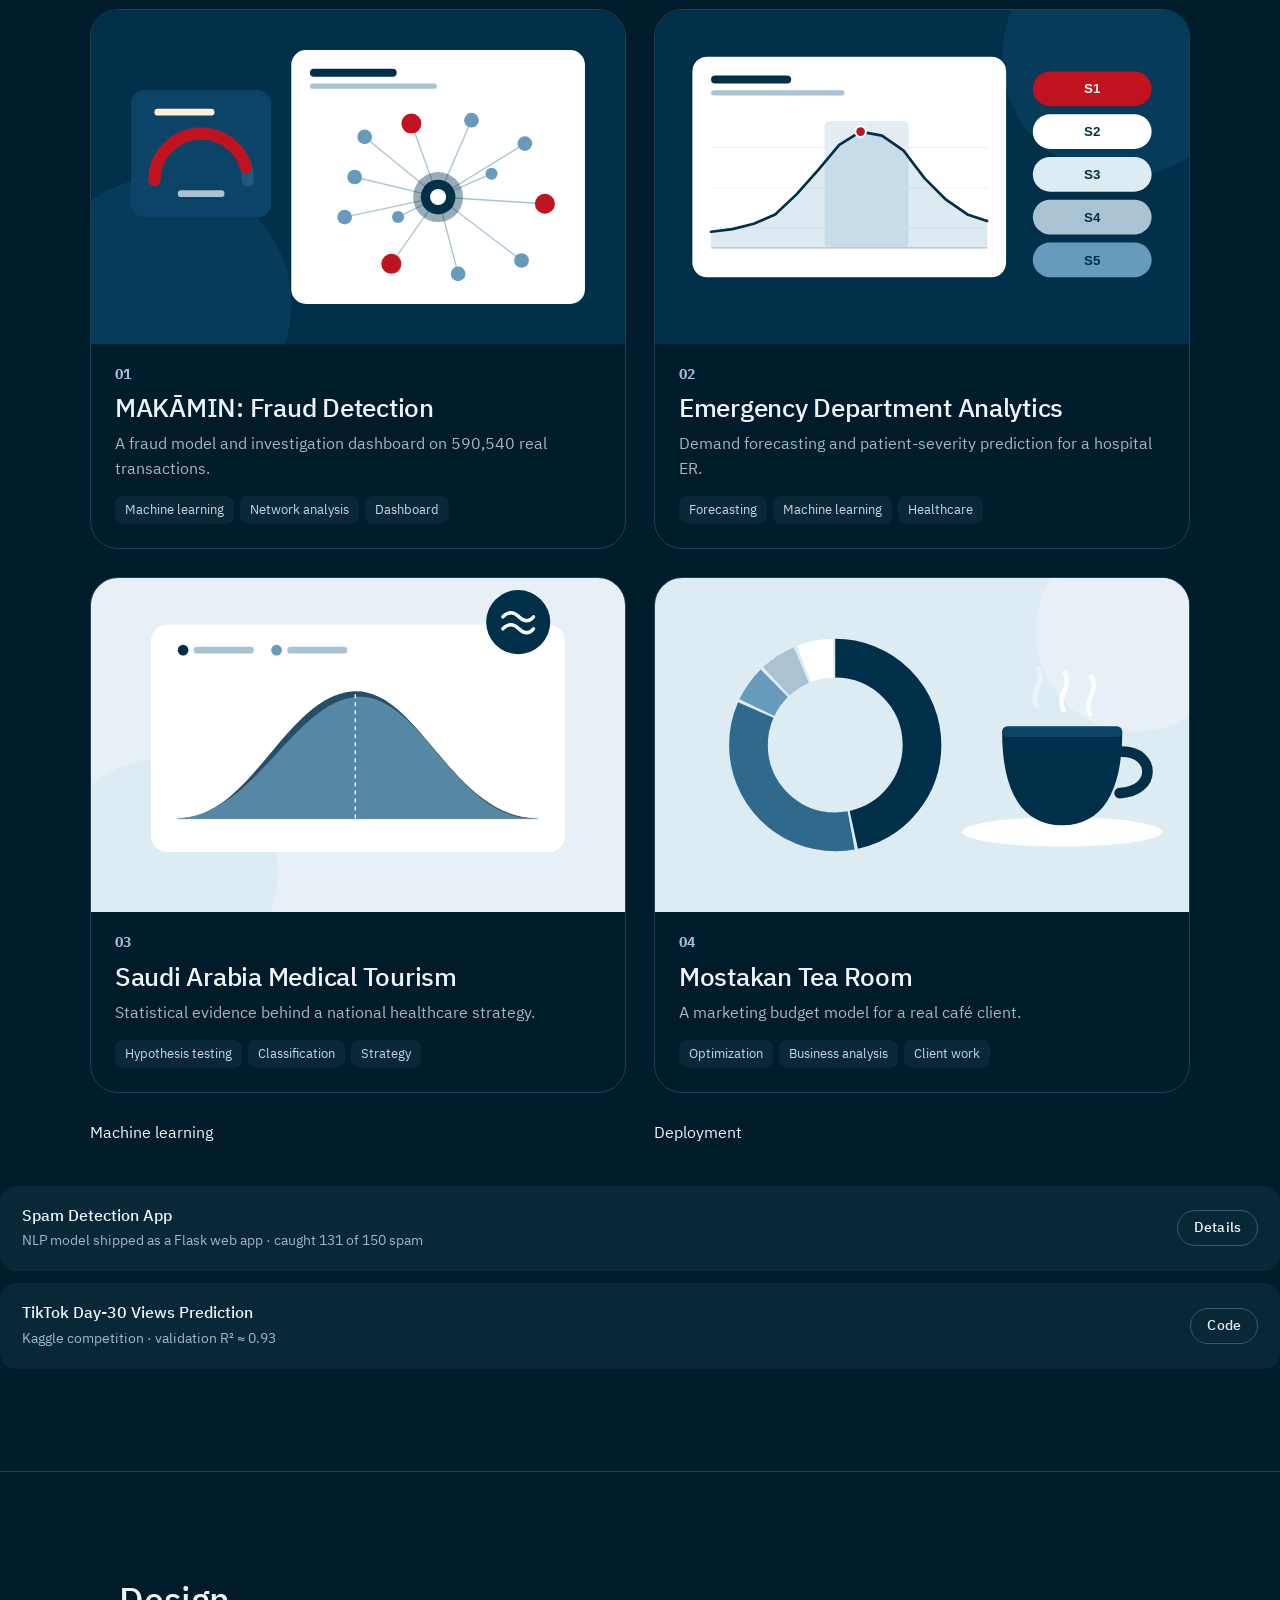
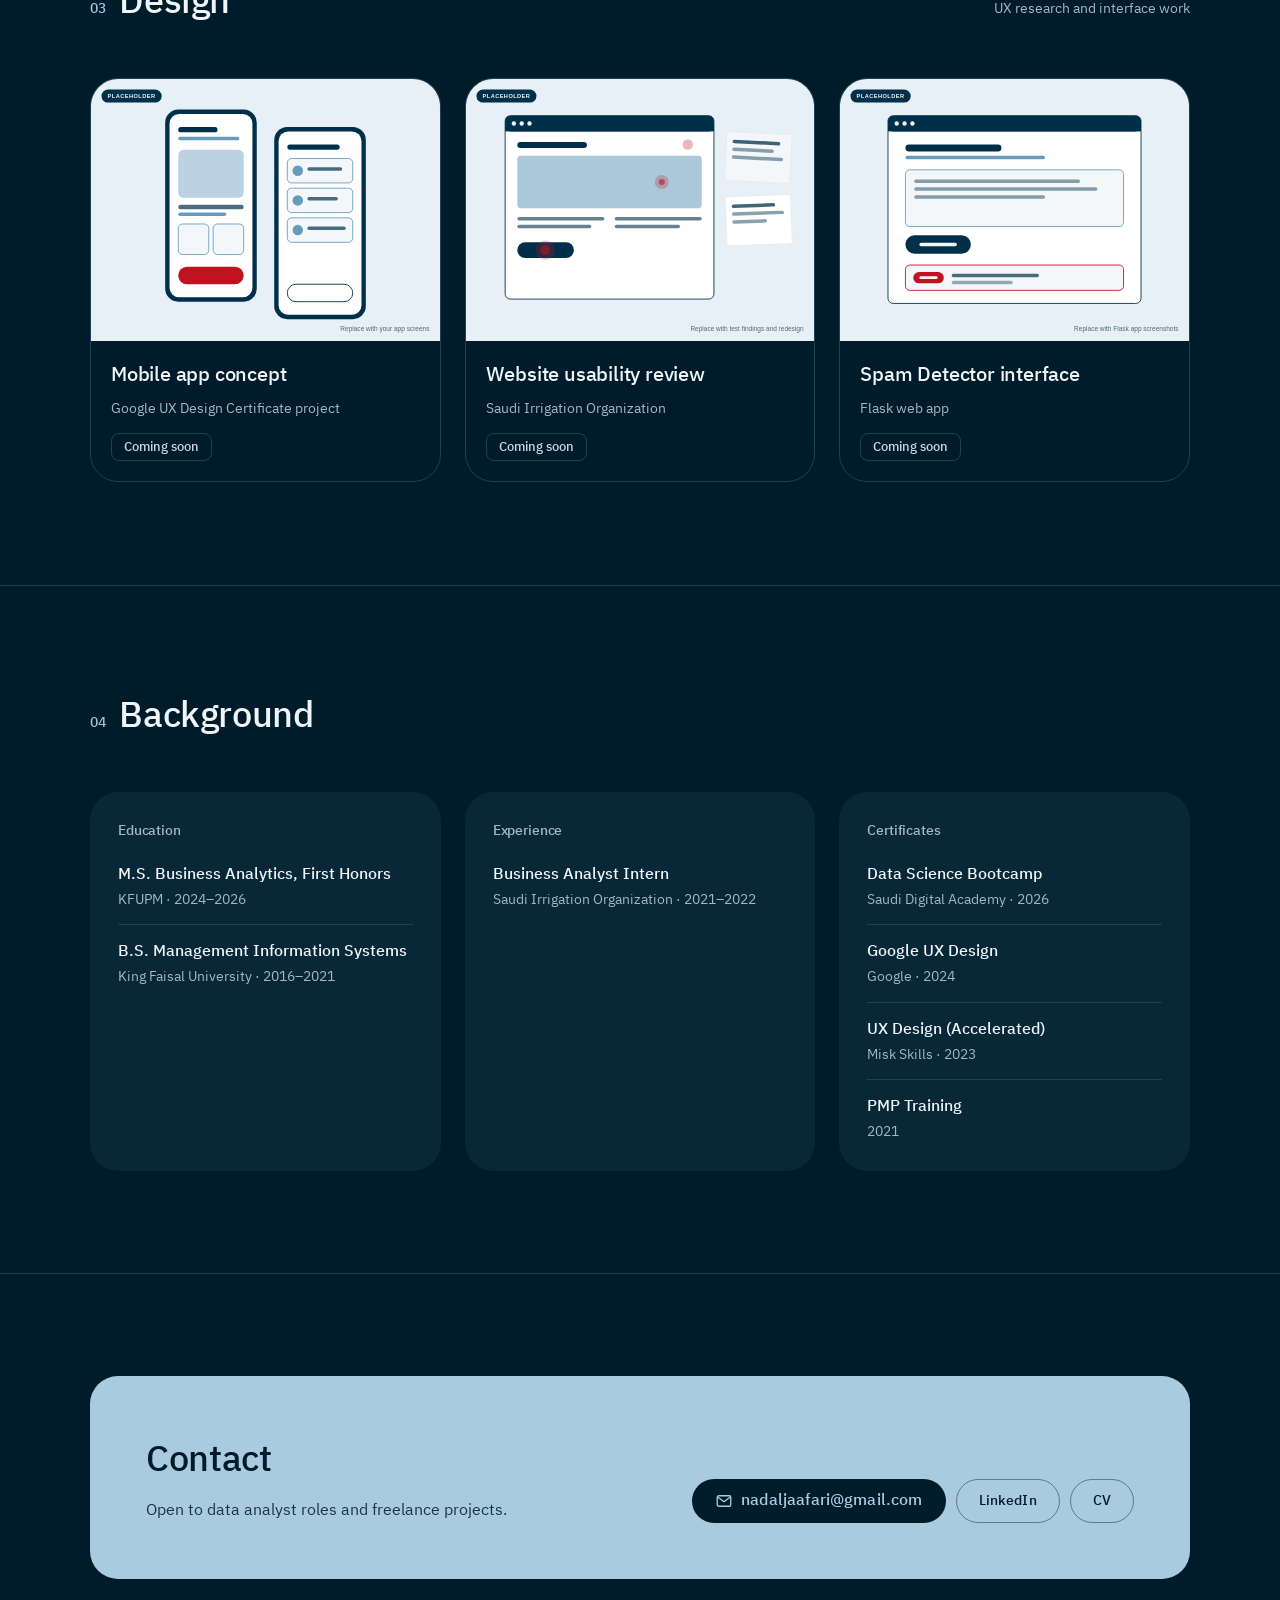
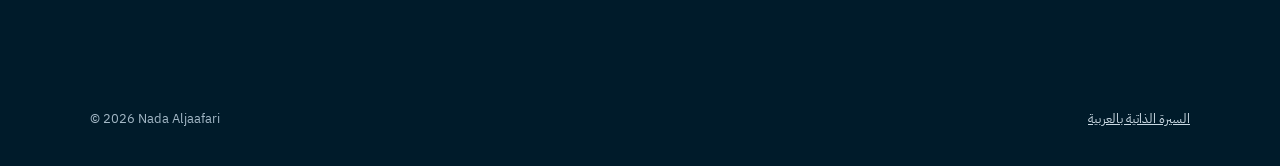
==== commit dce153eb: "Add files via upload" ====
--- a/index.html
+++ b/index.html
@@ -71,7 +71,7 @@
     </div>
     <a class="hero-deck" href="#projects" aria-label="See projects">
       <img class="d1" src="assets/img/cover-mostakan.svg" width="800" height="500" alt="">
-      <img class="d2" src="assets/img/cover-spam.svg" width="800" height="500" alt="">
+      <img class="d2" src="assets/img/cover-makamin.svg" width="800" height="500" alt="">
       <img class="d3" src="assets/img/cover-er.svg" width="800" height="500" alt="">
     </a>
   </section>
@@ -115,9 +115,18 @@
 
       <ul class="pcards">
         <li class="pcard reveal">
+          <img src="assets/img/cover-makamin.svg" width="800" height="500" alt="Illustration: a risk gauge beside a transaction network with flagged nodes" loading="lazy">
+          <div class="body">
+            <span class="num">01</span>
+            <h3><a href="makamin.html">MAKĀMIN: Fraud Detection</a></h3>
+            <p>A fraud model and investigation dashboard on 590,540 real transactions.</p>
+            <ul class="tags"><li>Machine learning</li><li>Network analysis</li><li>Dashboard</li></ul>
+          </div>
+        </li>
+        <li class="pcard reveal">
           <img src="assets/img/cover-er.svg" width="800" height="500" alt="Illustration: ER arrivals peaking midday and a triage severity scale" loading="lazy">
           <div class="body">
-            <span class="num">01</span>
+            <span class="num">02</span>
             <h3><a href="emergency-department.html">Emergency Department Analytics</a></h3>
             <p>Demand forecasting and patient-severity prediction for a hospital ER.</p>
             <ul class="tags"><li>Forecasting</li><li>Machine learning</li><li>Healthcare</li></ul>
@@ -126,7 +135,7 @@
         <li class="pcard reveal">
           <img src="assets/img/cover-medical.svg" width="800" height="500" alt="Illustration: two overlapping patient distributions" loading="lazy">
           <div class="body">
-            <span class="num">02</span>
+            <span class="num">03</span>
             <h3><a href="medical-tourism.html">Saudi Arabia Medical Tourism</a></h3>
             <p>Statistical evidence behind a national healthcare strategy.</p>
             <ul class="tags"><li>Hypothesis testing</li><li>Classification</li><li>Strategy</li></ul>
@@ -135,23 +144,20 @@
         <li class="pcard reveal">
           <img src="assets/img/cover-mostakan.svg" width="800" height="500" alt="Illustration: tea cup beside a budget donut chart" loading="lazy">
           <div class="body">
-            <span class="num">03</span>
+            <span class="num">04</span>
             <h3><a href="mostakan.html">Mostakan Tea Room</a></h3>
             <p>A marketing budget model for a real café client.</p>
             <ul class="tags"><li>Optimization</li><li>Business analysis</li><li>Client work</li></ul>
           </div>
-        </li>
-        <li class="pcard reveal">
-          <img src="assets/img/cover-spam.svg" width="800" height="500" alt="Illustration: phone inbox with one message flagged as spam" loading="lazy">
-          <div class="body">
-            <span class="num">04</span>
-            <h3><a href="spam-detector.html">Spam Detection App</a></h3>
-            <p>An NLP model shipped as a working web app.</p>
-            <ul class="tags"><li>NLP</li><li>Machine learning</li><li>Deployment</li></ul>
-          </div>
-        </li>
-      </ul>
-
+        </li><li>Machine learning</li><li>Deployment</li></ul>
+          </div>
+        </li>
+      </ul>
+
+      <div class="more-row">
+        <div><b>Spam Detection App</b><br><span>NLP model shipped as a Flask web app · caught 131 of 150 spam</span></div>
+        <a class="btn btn-outlined btn-sm" href="spam-detector.html">Details</a>
+      </div>
       <div class="more-row">
         <div><b>TikTok Day-30 Views Prediction</b><br><span>Kaggle competition · validation R² ≈ 0.93</span></div>
         <a class="btn btn-outlined btn-sm" href="https://github.com/NadaMIS/tiktok-viral-prediction">Code</a>
--- a/assets/css/site.css
+++ b/assets/css/site.css
@@ -425,3 +425,12 @@
 
 /* Arabic pages: IBM Plex Sans Arabic leads so Arabic and the numbers inside it share one typeface. */
 html[lang="ar"]{--font:"IBM Plex Sans Arabic","Google Sans",system-ui,sans-serif}
+
+/* Case study: screenshot gallery */
+.gallery{display:grid;grid-template-columns:repeat(2,minmax(0,1fr));gap:clamp(16px,2.4vw,28px)}
+@media (max-width: 760px){ .gallery{grid-template-columns:1fr} }
+.gshot{margin:0;background:var(--surface);border-radius:var(--r-lg);padding:clamp(10px,1.4vw,14px)}
+.gshot img{display:block;width:100%;height:auto;border-radius:var(--r-sm);border:1px solid var(--outline)}
+.gshot figcaption{font-size:var(--fs-small);color:var(--muted);margin:12px 6px 4px}
+.fig img.shot{border:1px solid var(--outline)}
+.more-row + .more-row{margin-top:12px}
